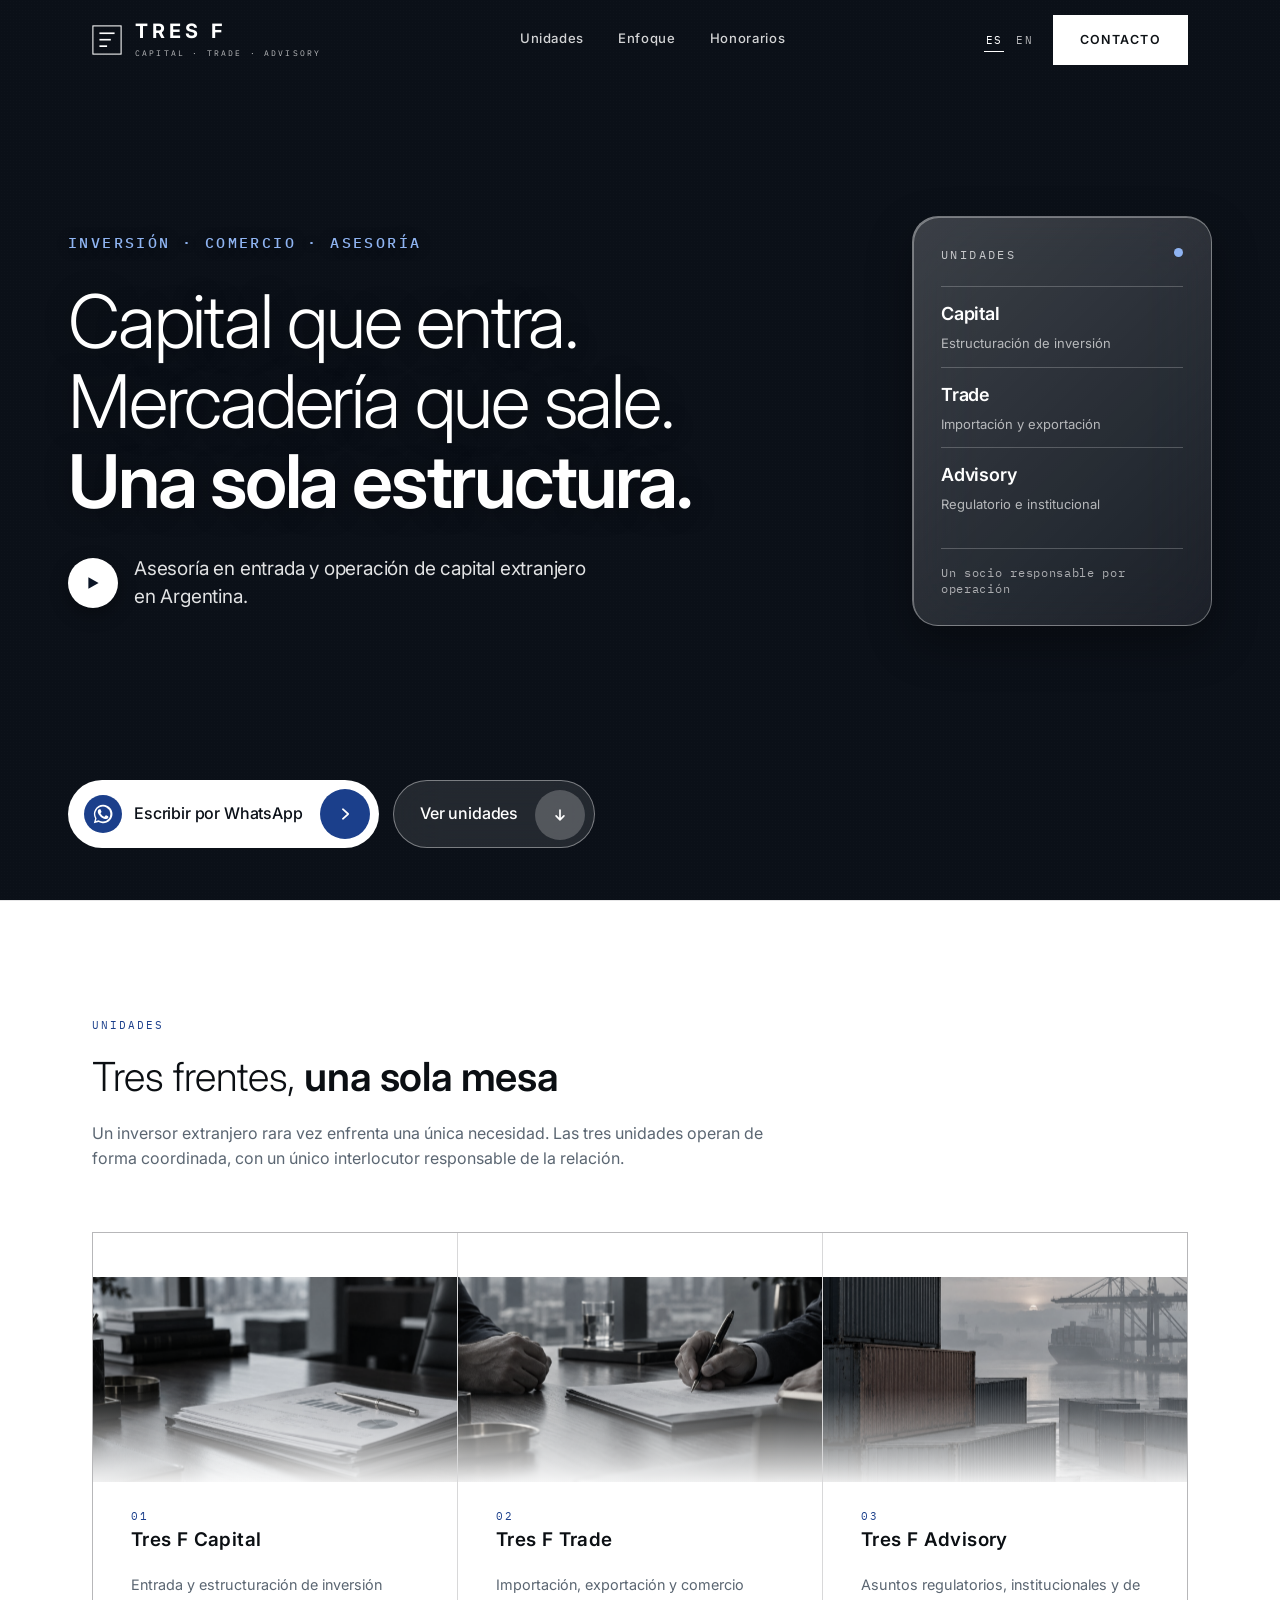
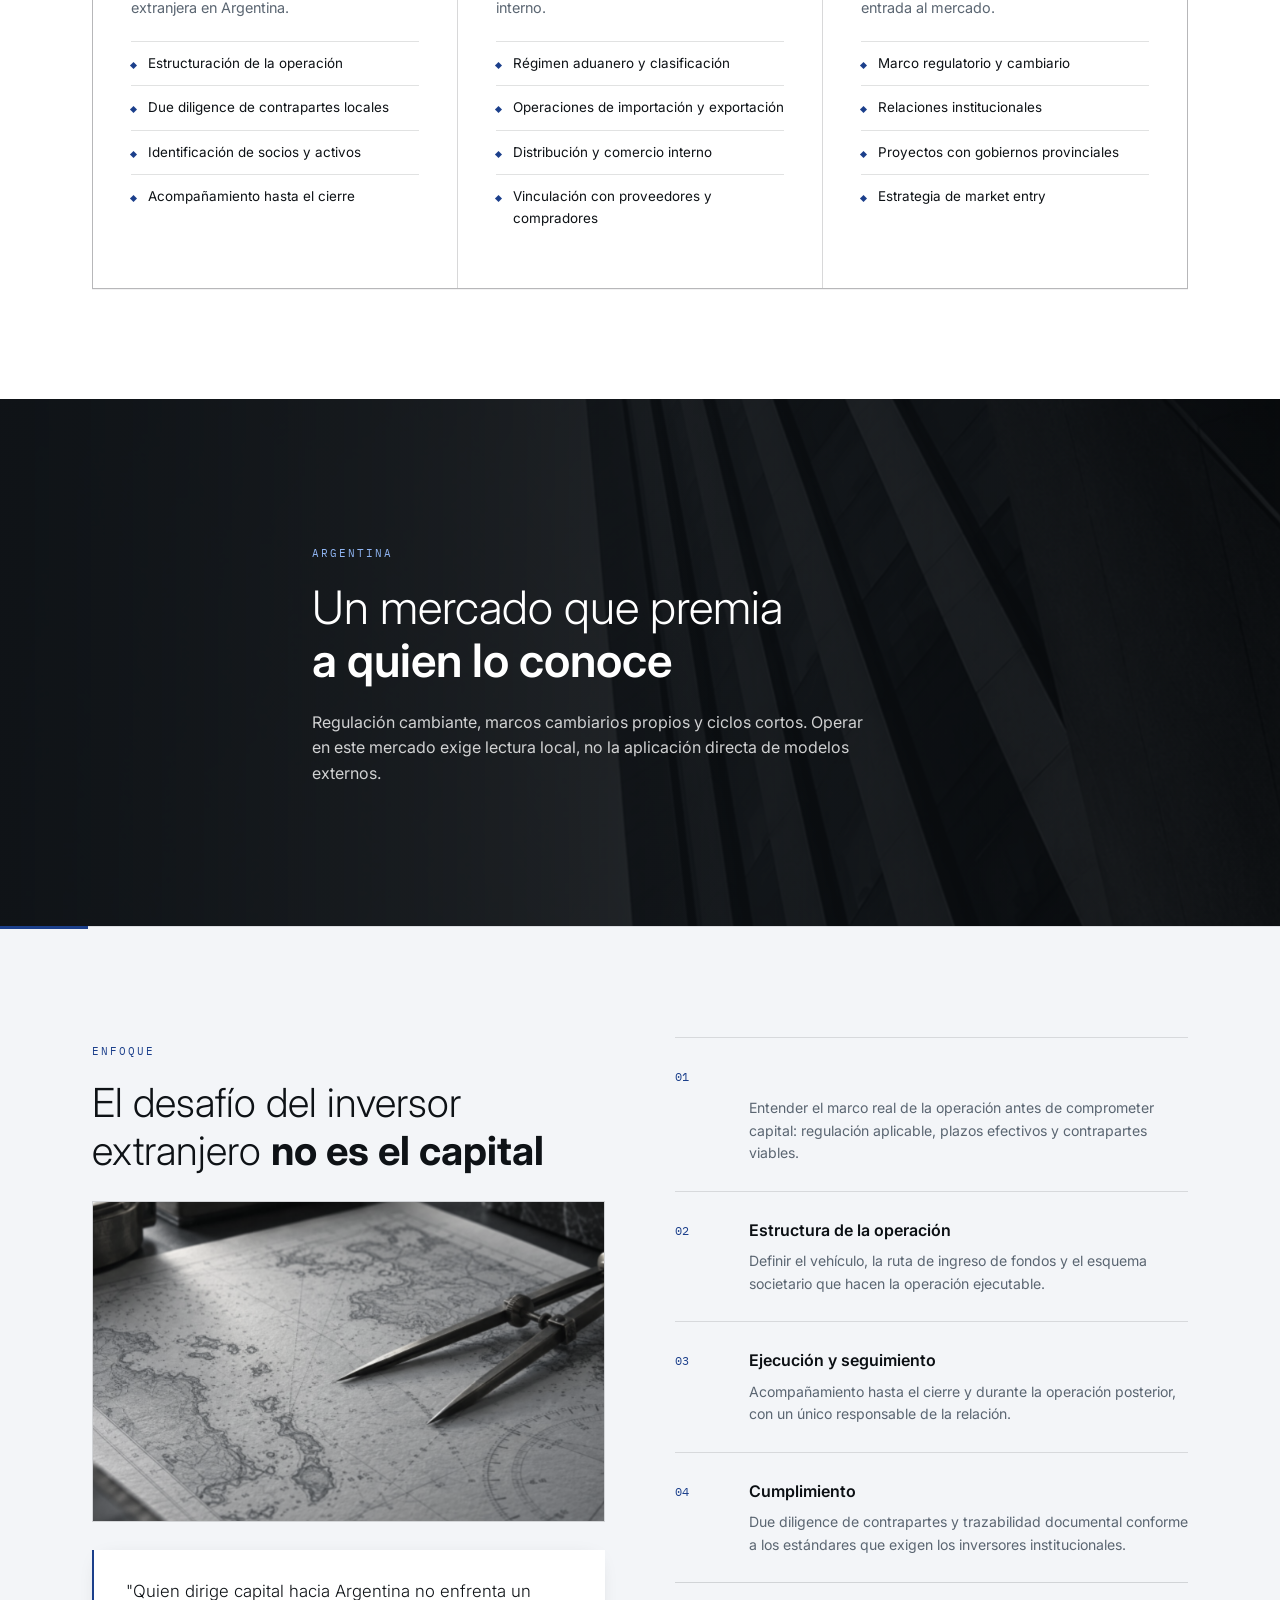
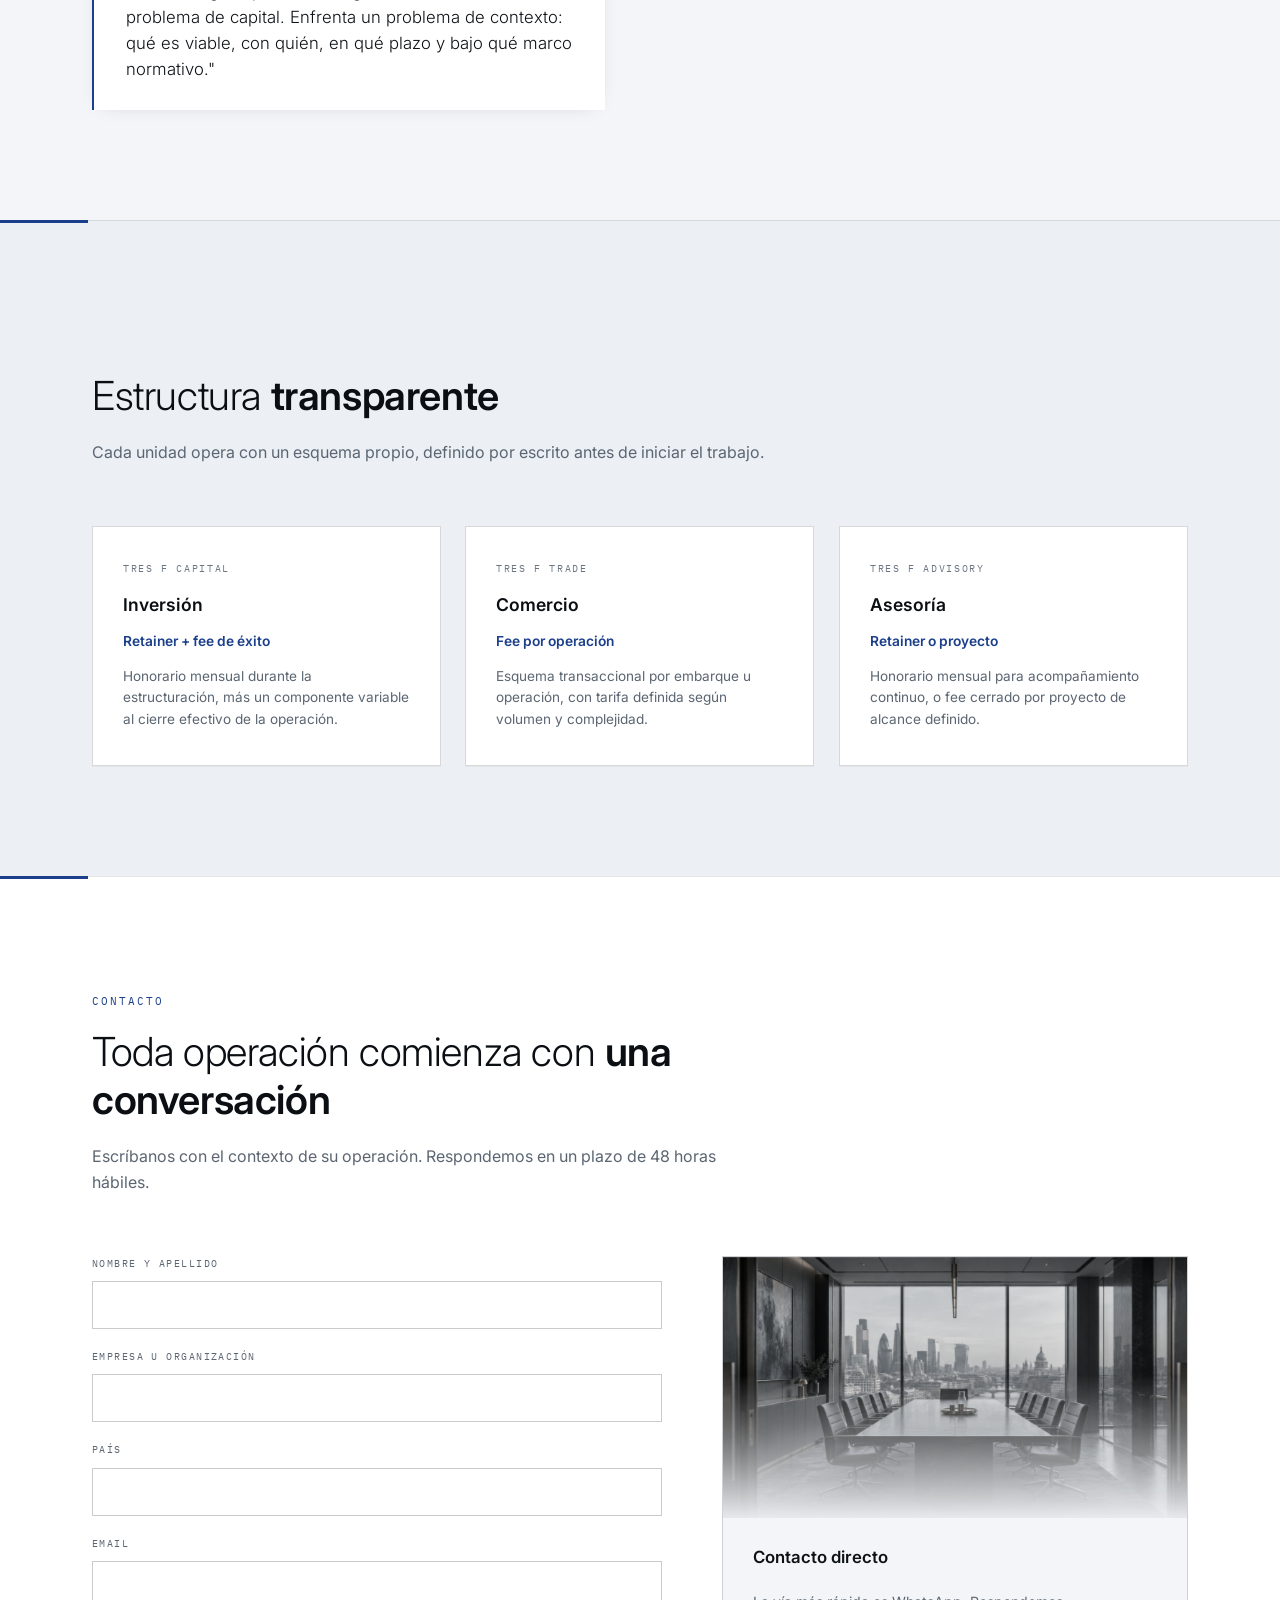
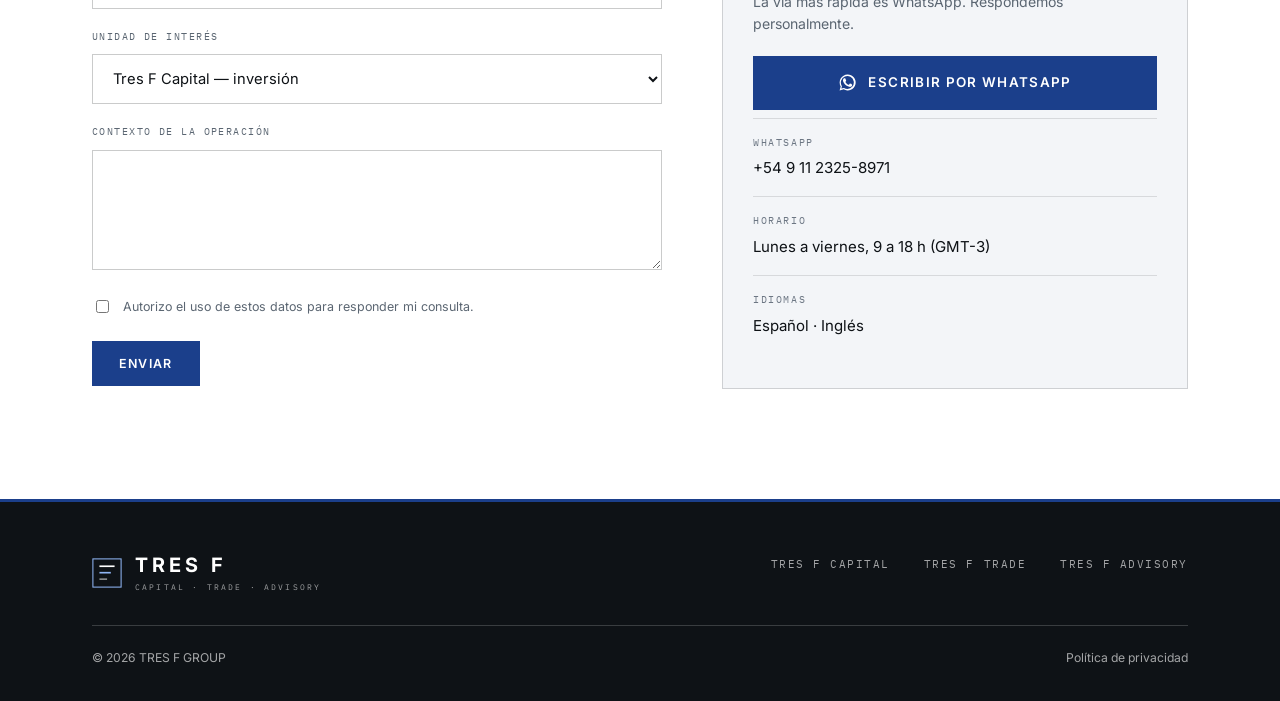
==== index.html @ 7ae62942 "OK°" ====
<!DOCTYPE html>
<html lang="es">
<head>
<meta charset="UTF-8">
<meta name="viewport" content="width=device-width, initial-scale=1.0">
<title>TRES F GROUP — Capital · Trade · Advisory</title>
<meta name="description" content="Asesoría en entrada y operación de capital extranjero en Argentina. Estructuración de inversión, comercio exterior y asuntos regulatorios.">
<link rel="preconnect" href="https://fonts.googleapis.com">
<link rel="preconnect" href="https://fonts.gstatic.com" crossorigin>
<link href="https://fonts.googleapis.com/css2?family=Inter:wght@300;400;500;600;700&family=IBM+Plex+Mono:wght@400;500&display=swap" rel="stylesheet">
<link rel="icon" href="data:image/svg+xml,%3Csvg xmlns='http://www.w3.org/2000/svg' viewBox='0 0 40 40'%3E%3Crect width='40' height='40' fill='%23FFFFFF'/%3E%3Cpath d='M9 11H31' stroke='%230E1216' stroke-width='3'/%3E%3Cpath d='M9 20H25' stroke='%231B3F8B' stroke-width='3'/%3E%3Cpath d='M9 29H19' stroke='%236C7683' stroke-width='3'/%3E%3C/svg%3E">
<link rel="stylesheet" href="assets/css/01-base.css">
  <link rel="stylesheet" href="assets/css/02-nav.css">
  <link rel="stylesheet" href="assets/css/03-hero-legacy.css">
  <link rel="stylesheet" href="assets/css/04-sections.css">
  <link rel="stylesheet" href="assets/css/05-theme.css">
  <link rel="stylesheet" href="assets/css/06-modules.css">
  <link rel="stylesheet" href="assets/css/07-hero.css">
  <link rel="stylesheet" href="assets/css/08-motion.css">
  <script src="assets/js/01-preload.js"></script>
</head>
<body>

<div class="read-bar" id="readBar"></div>

<nav>
  <div class="wrap">
    <a href="#" class="brand">
      <svg viewBox="0 0 40 40" fill="none" xmlns="http://www.w3.org/2000/svg" aria-label="Tres F">
        <rect x="1.2" y="1.2" width="37.6" height="37.6" stroke="#C3CEDA" stroke-width="1.4"/>
        <path d="M11 11H29" stroke="#E9EEF3" stroke-width="2.2" stroke-linecap="square"/>
        <path d="M11 19.6H24" stroke="#C3CEDA" stroke-width="2.2" stroke-linecap="square"/>
        <path d="M11 28.2H19" stroke="#7C8B9B" stroke-width="2.2" stroke-linecap="square"/>
      </svg>
      <span class="brand-txt">
        <span class="brand-name">TRES F</span>
        <span class="brand-desc">CAPITAL · TRADE · ADVISORY</span>
      </span>
    </a>

    <div class="nav-links">
      <a href="#unidades" data-i="n1">Unidades</a>
      <a href="#enfoque" data-i="n2">Enfoque</a>
      <a href="#honorarios" data-i="n4">Honorarios</a>
    </div>

    <div class="nav-right">
      <div class="lang">
        <button class="on" data-l="es">ES</button>
        <button data-l="en">EN</button>
      </div>
      <a href="#contacto" class="btn btn-solid" data-i="nav_cta">Contacto</a>
      <button class="burger" id="burger" aria-label="Menú"><i></i><i></i><i></i></button>
    </div>

    <div class="mobile-menu" id="mmenu">
      <a href="#unidades" data-i="n1">Unidades</a>
      <a href="#enfoque" data-i="n2">Enfoque</a>
      <a href="#honorarios" data-i="n4">Honorarios</a>
      <a href="#contacto" data-i="nav_cta">Contacto</a>
    </div>
  </div>
</nav>

<header class="hero" id="top">
  <div class="hero-media">
    <video id="heroVid" autoplay muted loop playsinline preload="auto" src="assets/video/hero.mp4"></video>
    <div class="hero-grain"></div>
  </div>

  <div class="stage">
    <div class="st-copy">
      <p class="eyebrow" data-i="h_eye">Inversión · Comercio · Asesoría</p>
      <h1>
        <span class="ln" data-i="h1a">Capital que entra.</span>
        <span class="ln" data-i="h1b">Mercadería que sale.</span>
        <span class="ln em" data-i="h1c">Una sola estructura.</span>
      </h1>
      <div class="tagrow">
        <span class="play" aria-hidden="true">
          <svg viewBox="0 0 13 14"><path d="M1.4 1.3 11.6 7 1.4 12.7z" fill="#0b1526"/></svg>
        </span>
        <span class="tag" data-i="h_tag">Asesoría en entrada y operación de capital extranjero en Argentina.</span>
      </div>
    </div>

    <aside class="panel" aria-label="Unidades">
      <span class="p-title" data-i="p_title">Unidades</span>
      <span class="p-dot" aria-hidden="true"></span>

      <ul class="p-units">
        <li><b data-i="pu1">Capital</b><span data-i="pu1d">Estructuración de inversión</span></li>
        <li><b data-i="pu2">Trade</b><span data-i="pu2d">Importación y exportación</span></li>
        <li><b data-i="pu3">Advisory</b><span data-i="pu3d">Regulatorio e institucional</span></li>
      </ul>

      <span class="p-foot" data-i="p_foot">Un socio responsable por operación</span>
    </aside>

    <div class="st-foot">
      <a class="pill wa" id="waHero" href="#" target="_blank" rel="noopener">
        <span class="pill-ico" aria-hidden="true">
          <svg viewBox="0 0 24 24"><path d="M17.5 14.4c-.3-.2-1.7-.9-2-1-.3-.1-.5-.1-.7.2-.2.3-.7 1-.9 1.2-.2.2-.3.2-.6.1-.3-.2-1.2-.5-2.3-1.4-.9-.8-1.4-1.7-1.6-2-.2-.3 0-.5.1-.6l.5-.5c.1-.2.2-.3.3-.5 0-.2 0-.4 0-.5 0-.2-.7-1.6-.9-2.2-.2-.6-.5-.5-.7-.5h-.6c-.2 0-.5.1-.8.4-.3.3-1 1-1 2.4s1 2.8 1.2 3c.2.2 2 3.1 4.9 4.3.7.3 1.2.5 1.6.6.7.2 1.3.2 1.8.1.6-.1 1.7-.7 1.9-1.3.2-.7.2-1.2.2-1.3-.1-.2-.3-.3-.5-.4z"/><path d="M12 2a10 10 0 0 0-8.6 15L2 22l5.2-1.4A10 10 0 1 0 12 2zm0 18.2c-1.6 0-3.1-.4-4.4-1.2l-.3-.2-3.1.8.8-3-.2-.3a8.2 8.2 0 1 1 7.2 3.9z"/></svg>
        </span>
        <b data-i="h_wa">Escribir por WhatsApp</b>
        <span class="knob" aria-hidden="true">
          <svg viewBox="0 0 18 18"><path d="m6.6 3.6 6 5.4-6 5.4" stroke="#fff" stroke-width="1.9" stroke-linecap="round" stroke-linejoin="round" fill="none"/></svg>
        </span>
      </a>

      <a class="pill ghost" href="#unidades">
        <b data-i="h_cta2">Ver unidades</b>
        <span class="knob dark" aria-hidden="true">
          <svg viewBox="0 0 18 18"><path d="M9 3.6v10.8M4.6 10l4.4 4.4L13.4 10" stroke="#fff" stroke-width="1.9" stroke-linecap="round" stroke-linejoin="round" fill="none"/></svg>
        </span>
      </a>
    </div>
  </div>
</header>

<section id="unidades">
  <div class="wrap">
    <div class="sec-head reveal">
      <span class="mono" data-i="u_eye">Unidades</span>
      <h2 data-i="u_title">Tres frentes, <strong>una sola mesa</strong></h2>
      <p data-i="u_lead">Un inversor extranjero rara vez enfrenta una única necesidad. Las tres unidades operan de forma coordinada, con un único interlocutor responsable de la relación.</p>
    </div>

    <div class="units">
      <div class="unit reveal">
        <div class="unit-photo"><img src="assets/img/unit-capital.jpg" alt=""></div>
        <div class="sub">01</div>
        <h3>Tres F Capital</h3>
        <p data-i="u1p">Entrada y estructuración de inversión extranjera en Argentina.</p>
        <ul>
          <li data-i="u1a">Estructuración de la operación</li>
          <li data-i="u1b">Due diligence de contrapartes locales</li>
          <li data-i="u1c">Identificación de socios y activos</li>
          <li data-i="u1d">Acompañamiento hasta el cierre</li>
        </ul>
      </div>

      <div class="unit reveal">
        <div class="unit-photo"><img src="assets/img/unit-trade.jpg" alt=""></div>
        <div class="sub">02</div>
        <h3>Tres F Trade</h3>
        <p data-i="u2p">Importación, exportación y comercio interno.</p>
        <ul>
          <li data-i="u2a">Régimen aduanero y clasificación</li>
          <li data-i="u2b">Operaciones de importación y exportación</li>
          <li data-i="u2c">Distribución y comercio interno</li>
          <li data-i="u2d">Vinculación con proveedores y compradores</li>
        </ul>
      </div>

      <div class="unit reveal">
        <div class="unit-photo"><img src="assets/img/unit-advisory.jpg" alt=""></div>
        <div class="sub">03</div>
        <h3>Tres F Advisory</h3>
        <p data-i="u3p">Asuntos regulatorios, institucionales y de entrada al mercado.</p>
        <ul>
          <li data-i="u3a">Marco regulatorio y cambiario</li>
          <li data-i="u3b">Relaciones institucionales</li>
          <li data-i="u3c">Proyectos con gobiernos provinciales</li>
          <li data-i="u3d">Estrategia de market entry</li>
        </ul>
      </div>
    </div>
  </div>
</section>


<section class="band">
  <div class="band-bg"><img src="assets/img/band-market.jpg" alt=""></div>
  <div class="wrap band-inner">
    <span class="mono" data-i="b_eye">Argentina</span>
    <h2 data-i="b_title">Un mercado que premia<br><strong>a quien lo conoce</strong></h2>
    <p data-i="b_lead">Regulación cambiante, marcos cambiarios propios y ciclos cortos. Operar en este mercado exige lectura local, no la aplicación directa de modelos externos.</p>
  </div>
</section>



<section class="focus" id="enfoque">
  <div class="wrap">
    <div class="focus-grid">
      <div class="reveal">
        <span class="mono" data-i="f_eye">Enfoque</span>
        <h2 style="font-size:clamp(1.7rem,3.2vw,2.5rem);font-weight:300;line-height:1.2;margin:16px 0 26px;" data-i="f_title">El desafío del inversor extranjero <strong>no es el capital</strong></h2>
        <div class="focus-photo"><img src="assets/img/focus-chart.jpg" alt=""></div>
        <div class="quote-card">
          <p data-i="f_quote">"Quien dirige capital hacia Argentina no enfrenta un problema de capital. Enfrenta un problema de contexto: qué es viable, con quién, en qué plazo y bajo qué marco normativo."</p>
        </div>
      </div>

      <div class="focus-list">
        <div class="focus-item reveal">
          <div class="n">01</div>
          <div><h4 data-i="f1t">Lectura del terreno</h4><p data-i="f1p">Entender el marco real de la operación antes de comprometer capital: regulación aplicable, plazos efectivos y contrapartes viables.</p></div>
        </div>
        <div class="focus-item reveal">
          <div class="n">02</div>
          <div><h4 data-i="f2t">Estructura de la operación</h4><p data-i="f2p">Definir el vehículo, la ruta de ingreso de fondos y el esquema societario que hacen la operación ejecutable.</p></div>
        </div>
        <div class="focus-item reveal">
          <div class="n">03</div>
          <div><h4 data-i="f3t">Ejecución y seguimiento</h4><p data-i="f3p">Acompañamiento hasta el cierre y durante la operación posterior, con un único responsable de la relación.</p></div>
        </div>
        <div class="focus-item reveal">
          <div class="n">04</div>
          <div><h4 data-i="f4t">Cumplimiento</h4><p data-i="f4p">Due diligence de contrapartes y trazabilidad documental conforme a los estándares que exigen los inversores institucionales.</p></div>
        </div>
      </div>
    </div>
  </div>
</section>

<section class="focus" id="honorarios">
  <div class="wrap">
    <div class="sec-head reveal">
      <span class="mono" data-i="fe_eye">Honorarios</span>
      <h2 data-i="fe_title">Estructura <strong>transparente</strong></h2>
      <p data-i="fe_lead">Cada unidad opera con un esquema propio, definido por escrito antes de iniciar el trabajo.</p>
    </div>

    <div class="fees">
      <div class="fee reveal">
        <div class="who">Tres F Capital</div>
        <h4 data-i="fe1t">Inversión</h4>
        <p class="how" data-i="fe1h">Retainer + fee de éxito</p>
        <p data-i="fe1p">Honorario mensual durante la estructuración, más un componente variable al cierre efectivo de la operación.</p>
      </div>
      <div class="fee reveal">
        <div class="who">Tres F Trade</div>
        <h4 data-i="fe2t">Comercio</h4>
        <p class="how" data-i="fe2h">Fee por operación</p>
        <p data-i="fe2p">Esquema transaccional por embarque u operación, con tarifa definida según volumen y complejidad.</p>
      </div>
      <div class="fee reveal">
        <div class="who">Tres F Advisory</div>
        <h4 data-i="fe3t">Asesoría</h4>
        <p class="how" data-i="fe3h">Retainer o proyecto</p>
        <p data-i="fe3p">Honorario mensual para acompañamiento continuo, o fee cerrado por proyecto de alcance definido.</p>
      </div>
    </div>
  </div>
</section>



<section id="contacto">
  <div class="wrap">
    <div class="sec-head reveal">
      <span class="mono" data-i="c_eye">Contacto</span>
      <h2 data-i="c_title">Toda operación comienza con <strong>una conversación</strong></h2>
      <p data-i="c_lead">Escríbanos con el contexto de su operación. Respondemos en un plazo de 48 horas hábiles.</p>
    </div>

    <div class="contact-grid">
      <form id="form" class="reveal" novalidate>
        <div class="field"><label data-i="cf1">Nombre y apellido</label><input type="text" required></div>
        <div class="field"><label data-i="cf2">Empresa u organización</label><input type="text" required></div>
        <div class="field"><label data-i="cf3">País</label><input type="text"></div>
        <div class="field"><label data-i="cf4">Email</label><input type="email" required></div>
        <div class="field">
          <label data-i="cf5">Unidad de interés</label>
          <select>
            <option data-i="cf5a">Tres F Capital — inversión</option>
            <option data-i="cf5b">Tres F Trade — comercio exterior</option>
            <option data-i="cf5c">Tres F Advisory — asesoría</option>
            <option data-i="cf5d">Aún no lo tengo definido</option>
          </select>
        </div>
        <div class="field"><label data-i="cf6">Contexto de la operación</label><textarea></textarea></div>
        <div class="consent">
          <input type="checkbox" id="ck" required>
          <label for="ck" style="font-family:inherit;font-size:0.78rem;letter-spacing:0;text-transform:none;color:var(--muted);margin:0;" data-i="cf7">Autorizo el uso de estos datos para responder mi consulta.</label>
        </div>
        <button type="submit" class="btn btn-solid" data-i="cf8">Enviar</button>
        <div class="form-ok" id="ok" data-i="cf9">Recibido. Respondemos dentro de las 48 horas hábiles.</div>
      </form>

      <div class="card-info reveal">
        <div class="info-photo"><img src="assets/img/contact-boardroom.jpg" alt=""></div>
        <h3 data-i="ci_t">Contacto directo</h3>
        <p class="ci-lead" data-i="ci_lead">La vía más rápida es WhatsApp. Respondemos personalmente.</p>

        <a class="wa-big" id="waDirect" href="#" target="_blank" rel="noopener">
          <svg viewBox="0 0 24 24" aria-hidden="true"><path d="M17.5 14.4c-.3-.2-1.7-.9-2-1-.3-.1-.5-.1-.7.2-.2.3-.7 1-.9 1.2-.2.2-.3.2-.6.1-.3-.2-1.2-.5-2.3-1.4-.9-.8-1.4-1.7-1.6-2-.2-.3 0-.5.1-.6l.5-.5c.1-.2.2-.3.3-.5 0-.2 0-.4 0-.5 0-.2-.7-1.6-.9-2.2-.2-.6-.5-.5-.7-.5h-.6c-.2 0-.5.1-.8.4-.3.3-1 1-1 2.4s1 2.8 1.2 3c.2.2 2 3.1 4.9 4.3.7.3 1.2.5 1.6.6.7.2 1.3.2 1.8.1.6-.1 1.7-.7 1.9-1.3.2-.7.2-1.2.2-1.3-.1-.2-.3-.3-.5-.4z"/><path d="M12 2a10 10 0 0 0-8.6 15L2 22l5.2-1.4A10 10 0 1 0 12 2zm0 18.2c-1.6 0-3.1-.4-4.4-1.2l-.3-.2-3.1.8.8-3-.2-.3a8.2 8.2 0 1 1 7.2 3.9z"/></svg>
          <span data-i="ci_wa">Escribir por WhatsApp</span>
        </a>

        <div class="info-row"><div class="k">WhatsApp</div><div class="v"><a id="waPlain" href="#" target="_blank" rel="noopener">+54 9 11 2325-8971</a></div></div>
        <div class="info-row"><div class="k" data-i="ci_k4">Horario</div><div class="v" data-i="ci_hrs">Lunes a viernes, 9 a 18 h (GMT-3)</div></div>
        <div class="info-row"><div class="k" data-i="ci_k5">Idiomas</div><div class="v" data-i="ci_v5">Español · Inglés</div></div>
      </div>
    </div>
  </div>
</section>

<footer>
  <div class="wrap">
    <div class="foot-top">
      <a href="#" class="brand">
        <svg viewBox="0 0 40 40" fill="none"><rect x="1.2" y="1.2" width="37.6" height="37.6" stroke="#C3CEDA" stroke-width="1.4"/><path d="M11 11H29" stroke="#E9EEF3" stroke-width="2.2" stroke-linecap="square"/><path d="M11 19.6H24" stroke="#C3CEDA" stroke-width="2.2" stroke-linecap="square"/><path d="M11 28.2H19" stroke="#7C8B9B" stroke-width="2.2" stroke-linecap="square"/></svg>
        <span class="brand-txt"><span class="brand-name">TRES F</span><span class="brand-desc">CAPITAL · TRADE · ADVISORY</span></span>
      </a>
      <div class="foot-units">
        <span>Tres F Capital</span><span>Tres F Trade</span><span>Tres F Advisory</span>
      </div>
    </div>
    <div class="foot-bot">
      <p>© 2026 TRES F GROUP</p>
      <a href="#" data-i="ft_p">Política de privacidad</a>
    </div>
  </div>
</footer>

<script src="assets/js/02-ui.js"></script>
<script src="assets/js/03-whatsapp.js"></script>
<script src="assets/js/04-hero-intro.js"></script>
<script src="assets/js/05-motion.js"></script>

<a class="wa-float" id="waFloat" href="#" target="_blank" rel="noopener" aria-label="WhatsApp">
  <svg viewBox="0 0 24 24"><path d="M17.5 14.4c-.3-.2-1.7-.9-2-1-.3-.1-.5-.1-.7.2-.2.3-.7 1-.9 1.2-.2.2-.3.2-.6.1-.3-.2-1.2-.5-2.3-1.4-.9-.8-1.4-1.7-1.6-2-.2-.3 0-.5.1-.6l.5-.5c.1-.2.2-.3.3-.5 0-.2 0-.4 0-.5 0-.2-.7-1.6-.9-2.2-.2-.6-.5-.5-.7-.5h-.6c-.2 0-.5.1-.8.4-.3.3-1 1-1 2.4s1 2.8 1.2 3c.2.2 2 3.1 4.9 4.3.7.3 1.2.5 1.6.6.7.2 1.3.2 1.8.1.6-.1 1.7-.7 1.9-1.3.2-.7.2-1.2.2-1.3-.1-.2-.3-.3-.5-.4z"/><path d="M12 2a10 10 0 0 0-8.6 15L2 22l5.2-1.4A10 10 0 1 0 12 2zm0 18.2c-1.6 0-3.1-.4-4.4-1.2l-.3-.2-3.1.8.8-3-.2-.3a8.2 8.2 0 1 1 7.2 3.9z"/></svg>
</a>

</body>
</html>
---- assets/css/01-base.css ----
:root{
    --navy: #101922;
    --navy-soft: #16212D;
    --navy-deep: #0B121A;
    --line: rgba(233,238,243,0.14);
    --text: #E9EEF3;
    --muted: #94A2B0;
    --brass: #C3CEDA;
    --brass-hi: #E9EEF3;
    --steel: #7C8B9B;
  }
  *{ box-sizing:border-box; }
  html{ scroll-behavior:smooth; }
  body{
    margin:0; background:var(--navy); color:var(--text);
    font-family:'Inter',sans-serif; line-height:1.6;
    -webkit-font-smoothing:antialiased;
  }
  a{ color:inherit; text-decoration:none; }
  .wrap{ max-width:1160px; margin:0 auto; padding:0 32px; }
  .mono{
    font-family:'IBM Plex Mono',monospace; font-size:0.7rem;
    letter-spacing:0.18em; text-transform:uppercase; color:var(--brass);
  }
---- assets/css/02-nav.css ----
/* ---------- NAV ---------- */
  nav{
    position:fixed; top:0; left:0; right:0; z-index:60;
    background:transparent; border-bottom:1px solid transparent;
    transition:background .35s ease, border-color .35s ease, height .3s ease;
  }
  nav.solid{
    background:rgba(16,25,34,0.92); backdrop-filter:blur(12px);
    border-bottom-color:var(--line);
  }
  nav .wrap{ display:flex; align-items:center; justify-content:space-between; height:80px; }
  .brand{ display:flex; align-items:center; gap:13px; }
  .brand svg{ width:30px; height:30px; display:block; }
  .brand-txt{ display:flex; flex-direction:column; line-height:1; }
  .brand-name{ font-size:1.24rem; font-weight:700; letter-spacing:0.2em; }
  .brand-desc{
    font-family:'IBM Plex Mono',monospace; font-size:0.52rem;
    letter-spacing:0.26em; color:var(--muted); margin-top:7px;
  }
  .nav-links{ display:flex; gap:34px; }
  .nav-links a{
    font-size:0.82rem; font-weight:500; letter-spacing:0.05em;
    color:var(--muted); position:relative; padding-bottom:4px;
  }
  .nav-links a::after{
    content:""; position:absolute; left:0; bottom:0; height:1px; width:0;
    background:var(--brass); transition:width .3s ease;
  }
  .nav-links a:hover{ color:var(--text); }
  .nav-links a:hover::after{ width:100%; }
  .nav-right{ display:flex; align-items:center; gap:18px; }
  .lang{ display:flex; gap:10px; }
  .lang button{
    background:none; border:none; cursor:pointer; padding:4px 2px;
    font-family:'IBM Plex Mono',monospace; font-size:0.66rem;
    letter-spacing:0.12em; color:var(--muted); transition:color .2s;
  }
  .lang button:hover{ color:var(--text); }
  .lang button.on{ color:var(--brass); border-bottom:1px solid var(--brass); }

  .btn{
    display:inline-flex; align-items:center; gap:10px;
    font-family:'Inter',sans-serif; font-size:0.78rem; font-weight:600;
    letter-spacing:0.1em; text-transform:uppercase;
    padding:14px 26px; border:1px solid var(--brass); color:var(--brass);
    background:transparent; cursor:pointer; transition:all .25s ease;
  }
  .btn:hover{ background:var(--text); color:var(--navy-deep); border-color:var(--text); }
  .btn-solid{ background:var(--text); color:var(--navy-deep); border-color:var(--text); }
  .btn-solid:hover{ background:#fff; border-color:#fff; }

  .burger{ display:none; flex-direction:column; gap:5px; background:none; border:none; cursor:pointer; }
  .burger i{ width:22px; height:1.5px; background:var(--text); display:block; }
  .mobile-menu{ display:none; flex-direction:column; gap:20px; padding:26px 0 8px; border-top:1px solid var(--line); }
  .mobile-menu.open{ display:flex; }
  .mobile-menu a{ font-size:0.95rem; font-weight:500; }
---- assets/css/03-hero-legacy.css ----
/* ---------- HERO ---------- */
  .hero{
    position:relative; min-height:100svh;
    display:flex; flex-direction:column; justify-content:flex-end;
    overflow:hidden; padding-top:90px;
  }
  .hero-media{ position:absolute; inset:0; z-index:0; }
  .hero-media video{
    width:100%; height:100%; object-fit:cover; display:block;
    filter:saturate(.12) contrast(1.22) brightness(.42);
    transform:scale(1.06);
    animation:drift 30s ease-in-out infinite alternate;
  }
  .hero-grain{
    position:absolute; inset:0; z-index:1; opacity:.5; pointer-events:none;
    background-image:radial-gradient(rgba(233,238,243,.055) 1px, transparent 1px);
    background-size:3px 3px;
  }
  @keyframes drift{ from{ transform:scale(1.03) translate(0,0);} to{ transform:scale(1.1) translate(-1.2%,-.8%);} }
  @media (prefers-reduced-motion: reduce){
    .hero-media video{ animation:none; }
  }
  .hero-media::after{
    content:""; position:absolute; inset:0; z-index:2;
    background:
      linear-gradient(90deg, rgba(16,25,34,.97) 0%, rgba(16,25,34,.88) 40%, rgba(16,25,34,.55) 75%, rgba(16,25,34,.45) 100%),
      radial-gradient(ellipse at 72% 45%, rgba(16,25,34,0) 0%, rgba(16,25,34,.55) 70%),
      linear-gradient(180deg, rgba(16,25,34,.8) 0%, rgba(16,25,34,.12) 30%, rgba(16,25,34,.6) 74%, rgba(16,25,34,.98) 100%);
  }

  @keyframes rise{ to{ opacity:1; transform:none; } }

  .hero h1{
    font-size:clamp(2.2rem,5vw,4.15rem);
    font-weight:300; line-height:1.1; letter-spacing:-0.02em;
    margin:24px 0 28px; max-width:15ch; text-wrap:balance;
  }
  .hero h1 strong{ font-weight:600; }
  .hero h1 em{ font-style:normal; color:#fff; }
  .hero p{ color:var(--muted); font-size:clamp(.95rem,1.4vw,1.08rem); max-width:560px; margin:0 0 38px; }

  @keyframes sh{ 0%,100%{ opacity:0; transform:translateY(0);} 35%{ opacity:1;} 70%{ opacity:0; transform:translateY(9px);} }

  .read-bar{
    position:fixed; top:0; left:0; height:2px; width:0;
    background:var(--text); z-index:70; transition:width .1s linear;
  }
---- assets/css/04-sections.css ----
/* ---------- SECCIONES ---------- */
  section{ padding:110px 0; }
  .sec-head{ max-width:680px; margin-bottom:60px; }
  .sec-head h2{
    font-size:clamp(1.7rem,3.2vw,2.5rem); font-weight:300;
    line-height:1.2; margin:16px 0 0; letter-spacing:-0.01em;
  }
  .sec-head h2 strong{ font-weight:600; }
  .sec-head p{ color:var(--muted); margin-top:20px; font-size:1rem; }

  /* unidades */
  .units{ display:grid; grid-template-columns:repeat(3,1fr); gap:1px; background:var(--line); border:1px solid var(--line); }
  .unit{ background:var(--navy); padding:44px 38px 48px; transition:background .35s ease, transform .35s ease; }
  .unit:hover{ transform:translateY(-6px); }
  .unit:hover{ background:var(--navy-soft); }
  .unit-mark{ width:26px; height:26px; margin-bottom:26px; }
  .unit-photo{ margin:0 -38px 26px; aspect-ratio:16/9; overflow:hidden; position:relative; }
  .unit-photo img{
    width:100%; height:100%; object-fit:cover; display:block;
    filter:saturate(.2) contrast(1.06) brightness(.70); transition:transform .7s ease, filter .7s ease;
  }
  .unit:hover .unit-photo img{ filter:saturate(.6) contrast(1.05) brightness(1.04) !important; }
  .unit-photo::after{ content:""; position:absolute; inset:0; background:linear-gradient(180deg, rgba(16,25,34,0) 40%, var(--navy) 100%); }
  .unit h3{ font-size:1.18rem; font-weight:600; letter-spacing:0.02em; margin:0 0 6px; }
  .unit .sub{ font-family:'IBM Plex Mono',monospace; font-size:0.66rem; letter-spacing:0.16em; color:var(--brass); text-transform:uppercase; }
  .unit p{ color:var(--muted); font-size:0.9rem; margin:18px 0 22px; }
  .unit ul{ list-style:none; padding:0; margin:0; }
  .unit li{
    font-size:0.84rem; padding:11px 0; border-top:1px solid var(--line);
    display:flex; gap:12px; align-items:baseline; color:var(--text);
  }
  .unit li::before{ content:""; width:5px; height:5px; background:var(--steel); flex:0 0 5px; transform:rotate(45deg); }

  /* enfoque */
  .focus{ background:var(--navy-deep); }
  .focus-grid{ display:grid; grid-template-columns:1fr 1fr; gap:70px; align-items:start; }
  .focus-list{ display:flex; flex-direction:column; }
  .focus-item{ padding:26px 0; border-top:1px solid var(--line); display:grid; grid-template-columns:52px 1fr; gap:22px; }
  .focus-list .focus-item:last-child{ border-bottom:1px solid var(--line); }
  .focus-item .n{ font-family:'IBM Plex Mono',monospace; font-size:0.78rem; color:var(--brass); padding-top:3px; }
  .focus-item h4{ font-size:1rem; font-weight:600; margin:0 0 7px; }
  .focus-item p{ color:var(--muted); font-size:0.88rem; margin:0; }

  .quote-card{ border-left:2px solid var(--muted); padding:28px 32px; background:rgba(233,238,243,0.045); }
  .quote-card p{ font-size:1.05rem; font-weight:300; line-height:1.55; margin:0; }

  /* honorarios */
  .fees{ display:grid; grid-template-columns:repeat(3,1fr); gap:24px; }
  .fee{ border:1px solid var(--line); padding:34px 30px; }
  .fee .who{ font-family:'IBM Plex Mono',monospace; font-size:0.64rem; letter-spacing:0.16em; text-transform:uppercase; color:var(--steel); }
  .fee h4{ font-size:1.1rem; font-weight:600; margin:14px 0 10px; }
  .fee .how{ color:var(--brass); font-size:0.86rem; font-weight:600; margin:0 0 14px; }
  .fee p{ color:var(--muted); font-size:0.85rem; margin:0; }

  /* contacto */
  .contact-grid{ display:grid; grid-template-columns:1.1fr 0.9fr; gap:60px; align-items:start; }
  .field{ margin-bottom:20px; }
  .field label{
    display:block; font-family:'IBM Plex Mono',monospace; font-size:0.64rem;
    letter-spacing:0.14em; text-transform:uppercase; color:var(--muted); margin-bottom:9px;
  }
  .field input, .field select, .field textarea{
    width:100%; background:rgba(233,238,243,0.04); border:1px solid var(--line);
    color:var(--text); font-family:'Inter',sans-serif; font-size:0.92rem;
    padding:14px 16px; outline:none; transition:border-color .2s;
  }
  .field input:focus, .field select:focus, .field textarea:focus{ border-color:var(--brass); }
  .field textarea{ min-height:120px; resize:vertical; }
  .field select option{ background:var(--navy); }
  .consent{ display:flex; gap:11px; align-items:flex-start; font-size:0.78rem; color:var(--muted); margin:4px 0 24px; }
  .consent input{ margin-top:3px; accent-color:var(--brass); }
  .form-ok{ display:none; margin-top:16px; font-size:0.86rem; color:var(--steel); }

  .card-info{ border:1px solid var(--line); padding:34px 30px; }
  .card-info h3{ font-size:1.05rem; font-weight:600; margin:0 0 20px; }
  .info-row{ padding:16px 0; border-top:1px solid var(--line); }
  .info-row .k{ font-family:'IBM Plex Mono',monospace; font-size:0.62rem; letter-spacing:0.16em; text-transform:uppercase; color:var(--steel); margin-bottom:6px; }
  .info-row .v{ font-size:0.94rem; }

  /* banda con foto */
  .band{ position:relative; padding:140px 0; overflow:hidden; }
  .band-bg{ position:absolute; inset:0; z-index:0; }
  .band-bg img{ width:100%; height:100%; object-fit:cover; filter:saturate(.15) brightness(.42); }
  .band-bg::after{
    content:""; position:absolute; inset:0;
    background:linear-gradient(90deg, rgba(16,25,34,.96) 0%, rgba(16,25,34,.82) 45%, rgba(16,25,34,.55) 100%);
  }
  .band-inner{ position:relative; z-index:2; max-width:720px; }
  .band-inner h2{ font-size:clamp(1.8rem,3.6vw,2.9rem); font-weight:300; line-height:1.16; margin:16px 0 22px; }
  .band-inner h2 strong{ font-weight:600; }
  .band-inner p{ color:var(--muted); font-size:1rem; max-width:560px; margin:0; }

  /* foto en enfoque */
  .focus-photo{ margin-bottom:28px; aspect-ratio:16/10; overflow:hidden; border:1px solid var(--line); }
  .focus-photo img{ width:100%; height:100%; object-fit:cover; display:block; filter:saturate(.18) brightness(.80); }

  /* foto en tarjeta de contacto */
  .info-photo{ margin:-34px -30px 26px; aspect-ratio:16/9; overflow:hidden; position:relative; }
  .info-photo img{ width:100%; height:100%; object-fit:cover; display:block; filter:saturate(.18) brightness(.68); }
  .info-photo::after{ content:""; position:absolute; inset:0; background:linear-gradient(180deg, rgba(16,25,34,0) 45%, var(--navy) 100%); }

  /* footer */
  footer{ border-top:1px solid var(--line); padding:54px 0 34px; }
  .foot-top{ display:flex; justify-content:space-between; flex-wrap:wrap; gap:28px; margin-bottom:34px; }
  .foot-units{ display:flex; gap:34px; flex-wrap:wrap; }
  .foot-units span{ font-family:'IBM Plex Mono',monospace; font-size:0.68rem; letter-spacing:0.14em; text-transform:uppercase; color:var(--muted); }
  .foot-bot{ display:flex; justify-content:space-between; flex-wrap:wrap; gap:14px; padding-top:22px; border-top:1px solid var(--line); }
  .foot-bot p, .foot-bot a{ font-size:0.76rem; color:var(--muted); margin:0; }

  .reveal{ opacity:0; transform:translateY(20px); transition:opacity .75s ease, transform .75s ease; }
  .reveal.in{ opacity:1; transform:none; }

  @media (max-width:900px){
    .hero-inner{ grid-template-columns:1fr; gap:44px; }
    .units, .fees{ grid-template-columns:1fr; }
    .focus-grid, .contact-grid{ grid-template-columns:1fr; gap:40px; }
    .nav-links{ display:none; }
    .burger{ display:flex; }
    nav .wrap{ flex-wrap:wrap; }
    section{ padding:76px 0; }
    .band{ padding:90px 0; }
    .hero{ padding-top:96px; }
  @keyframes rise{ to{ opacity:1; transform:none; } }

    .hero h1{ max-width:100%; }
  }
---- assets/css/05-theme.css ----
/* ================= PALETA CLARA — blanco · azul · negro ================= */
:root{
  --navy:#FFFFFF;
  --navy-soft:#F3F5F8;
  --navy-deep:#0E1216;
  --text:#0E1216;
  --muted:#5B6672;
  --brass:#1B3F8B;       /* azul */
  --brass-hi:#122C63;
  --steel:#6C7683;
  --line:rgba(14,18,22,.14);
}
body{ background:#fff; color:#0E1216; }
a{ color:inherit; }

/* NAV */
nav{ background:transparent; border-bottom:1px solid transparent; }
nav .brand-name{ color:#fff; }
nav .brand-desc{ color:rgba(255,255,255,.72); }
nav .nav-links a{ color:rgba(255,255,255,.82); }
nav .nav-links a:hover{ color:#fff; }
nav .nav-links a::after{ background:#fff; }
nav .lang button{ color:rgba(255,255,255,.7); }
nav .lang button:hover{ color:#fff; }
nav .lang button.on{ color:#fff; border-bottom-color:#fff; }
nav a.btn-solid{ background:#fff !important; color:#0E1216 !important; border-color:#fff !important; }
nav a.btn-solid:hover{ background:#1B3F8B !important; color:#fff !important; border-color:#1B3F8B !important; }
nav .burger i{ background:#fff; }
nav .brand svg rect{ stroke:#fff !important; }
nav .brand svg path{ stroke:#fff !important; }

nav.solid{ background:rgba(255,255,255,.96); backdrop-filter:blur(12px); border-bottom-color:var(--line); }
nav.solid .brand-name{ color:#0E1216; }
nav.solid .brand-desc{ color:var(--muted); }
nav.solid .nav-links a{ color:var(--muted); }
nav.solid .nav-links a:hover{ color:#0E1216; }
nav.solid .nav-links a::after{ background:#1B3F8B; }
nav.solid .lang button{ color:var(--muted); }
nav.solid .lang button.on{ color:#1B3F8B; border-bottom-color:#1B3F8B; }
nav.solid a.btn-solid{ background:#1B3F8B !important; color:#fff !important; border-color:#1B3F8B !important; }
nav.solid a.btn-solid:hover{ background:#122C63 !important; border-color:#122C63 !important; }
nav.solid .burger i{ background:#0E1216; }
nav.solid .brand svg rect{ stroke:#1B3F8B !important; }
nav.solid .brand svg path:nth-of-type(1){ stroke:#0E1216 !important; }
nav.solid .brand svg path:nth-of-type(2){ stroke:#1B3F8B !important; }
nav.solid .brand svg path:nth-of-type(3){ stroke:#6C7683 !important; }
.mobile-menu{ border-top-color:rgba(255,255,255,.2); }
.mobile-menu a{ color:#fff; }
nav.solid .mobile-menu{ border-top-color:var(--line); }
nav.solid .mobile-menu a{ color:#0E1216; }

/* HERO — video mucho más visible */
.hero{ background:#0E1216; }
.hero-media video{
  filter:saturate(.55) contrast(1.06) brightness(.92) !important;
}
.hero-grain{ opacity:.28; }
.hero-media::after{
  background:
    linear-gradient(90deg, rgba(14,18,22,.88) 0%, rgba(14,18,22,.58) 38%, rgba(14,18,22,.12) 70%, rgba(14,18,22,0) 100%),
    linear-gradient(180deg, rgba(14,18,22,.55) 0%, rgba(14,18,22,0) 26%, rgba(14,18,22,.30) 70%, rgba(14,18,22,.88) 100%) !important;
}
.hero .mono{ color:#8FB4F2; }
.hero h1{ color:#fff; text-shadow:0 2px 26px rgba(0,0,0,.4); }
.hero h1 em{ color:#8FB4F2; }
.hero p{ color:rgba(255,255,255,.86); text-shadow:0 1px 14px rgba(0,0,0,.4); }
.hero a.btn-solid, .hero .btn.btn-solid{
  background:#fff !important; color:#0E1216 !important; border-color:#fff !important;
  box-shadow:0 10px 30px -12px rgba(0,0,0,.55);
}
.hero a.btn-solid .tail, .hero .btn.btn-solid .tail{ background:#0E1216 !important; }
.hero a.btn-solid:hover, .hero .btn.btn-solid:hover{
  background:#1B3F8B !important; color:#fff !important; border-color:#1B3F8B !important;
}
.hero a.btn-solid:hover .tail{ background:#fff !important; }
.hero .btn:not(.btn-solid){ color:#fff; border-color:rgba(255,255,255,.6); background:rgba(255,255,255,.06); }
.hero .btn:not(.btn-solid):hover{ background:#fff; color:#0E1216; border-color:#fff; }
.read-bar{ background:#1B3F8B; }

/* SECCIONES CLARAS */
section{ background:#fff; }
.mono{ color:#1B3F8B; }
.sec-head h2, .sec-head h2 strong{ color:#0E1216; }
.sec-head p{ color:var(--muted); }
.btn{ border-color:#1B3F8B; color:#1B3F8B; }
.btn:hover{ background:#1B3F8B; color:#fff; border-color:#1B3F8B; }
.btn-solid{ background:#1B3F8B; color:#fff; border-color:#1B3F8B; }
.btn-solid:hover{ background:#122C63; border-color:#122C63; }
.btn-solid .tail, .btn .tail{ background:currentColor; }

/* UNIDADES */
.units{ background:var(--line); border-color:var(--line); }
.unit{ background:#fff; }
.unit:hover{ background:#F7F9FB; }
.unit h3{ color:#0E1216; }
.unit .sub{ color:#1B3F8B; }
.unit p{ color:var(--muted); }
.unit li{ color:#0E1216; border-top-color:var(--line); }
.unit li::before{ background:#1B3F8B; }
.unit-photo img{ filter:saturate(.35) contrast(1.02) brightness(1) !important; }
.unit-photo::after{ background:linear-gradient(180deg, rgba(255,255,255,0) 55%, rgba(255,255,255,.92) 100%) !important; }
.unit:hover .unit-photo img{ filter:saturate(.62) contrast(1.04) brightness(1.05) !important; }

/* FRANJA OSCURA (band) — se mantiene como contraste */
.band{ background:#0E1216; }
.band-bg img{ filter:saturate(.2) brightness(.45) !important; }
.band-bg::after{ background:linear-gradient(90deg, rgba(14,18,22,.96) 0%, rgba(14,18,22,.8) 45%, rgba(14,18,22,.5) 100%) !important; }
.band-inner .mono{ color:#8FB4F2; }
.band-inner h2, .band-inner h2 strong{ color:#fff; }
.band-inner p{ color:rgba(255,255,255,.8); }

/* ENFOQUE / HONORARIOS sobre gris claro */
.focus{ background:#F3F5F8; }
.focus h2, .focus h2 strong{ color:#0E1216; }
.focus-item{ border-top-color:var(--line); }
.focus-list .focus-item:last-child{ border-bottom-color:var(--line); }
.focus-item .n{ color:#1B3F8B; }
.focus-item h4{ color:#0E1216; }
.focus-item p{ color:var(--muted); }
.quote-card{ background:#fff; border-left-color:#1B3F8B; }
.quote-card p{ color:#0E1216; }
.focus-photo{ border-color:var(--line); }
.focus-photo img{ filter:saturate(.3) brightness(1) !important; }
.fee{ border-color:var(--line); background:#fff; }
.fee .who{ color:#6C7683; }
.fee h4{ color:#0E1216; }
.fee .how{ color:#1B3F8B; }
.fee p{ color:var(--muted); }

/* PROCESO */
.paso{ border-top-color:var(--line); }
.proceso .paso:last-child{ border-bottom-color:var(--line); }
.paso:hover{ background:#F7F9FB; }
.paso .idx{ color:#1B3F8B; }
.paso h4{ color:#0E1216; }
.paso p{ color:var(--muted); }
.paso-thumb{ border-color:var(--line); }
.paso-thumb img{ filter:saturate(.35) brightness(1); }

/* EQUIPO / AUDIENCIAS si existen */
.persona{ background:#fff; }
.persona:hover{ background:#F7F9FB; }
.persona h3{ color:#0E1216; }
.persona p{ color:var(--muted); }

/* CONTACTO */
.field label{ color:var(--muted); }
.field input, .field select, .field textarea{
  background:#fff; border-color:var(--line); color:#0E1216;
}
.field input:focus, .field select:focus, .field textarea:focus{ border-color:#1B3F8B; }
.field select option{ background:#fff; color:#0E1216; }
.consent{ color:var(--muted); }
.consent input{ accent-color:#1B3F8B; }
.form-ok{ color:#1B3F8B; }
.card-info{ border-color:var(--line); background:#F3F5F8; }
.card-info h3{ color:#0E1216; }
.info-row{ border-top-color:var(--line); }
.info-row .k{ color:#6C7683; }
.info-row .v{ color:#0E1216; }
.info-photo img{ filter:saturate(.3) brightness(.95) !important; }
.info-photo::after{ background:linear-gradient(180deg, rgba(243,245,248,0) 45%, rgba(243,245,248,.95) 100%) !important; }

/* FOOTER negro */
footer{ background:#0E1216; border-top:none; }
footer .brand-name{ color:#fff; }
footer .brand-desc{ color:rgba(255,255,255,.6); }
footer .brand svg rect{ stroke:#8FB4F2 !important; }
footer .brand svg path:nth-of-type(1){ stroke:#fff !important; }
footer .brand svg path:nth-of-type(2){ stroke:#8FB4F2 !important; }
footer .brand svg path:nth-of-type(3){ stroke:rgba(255,255,255,.5) !important; }
.foot-units span{ color:rgba(255,255,255,.62); }
.foot-bot{ border-top-color:rgba(255,255,255,.18); }
.foot-bot p, .foot-bot a{ color:rgba(255,255,255,.62); }
.foot-bot a:hover{ color:#fff; }

/* ================= CORTE ENTRE BLANCOS ================= */
/* alternancia de fondos para que las secciones no se fundan */
#unidades{ background:#FFFFFF; }
#proceso{ background:#F5F7FA; }
#contacto{ background:#FFFFFF; }
#privacidad{ background:#F5F7FA; }

/* regla superior de sección: filete azul corto + línea completa */
section:not(.band){ border-top:1px solid rgba(14,18,22,.10); position:relative; }
section:not(.band)::before{
  content:""; position:absolute; top:-1px; left:0;
  width:88px; height:3px; background:#1B3F8B;
}
.hero + section::before{ display:none; }

/* bordes internos más definidos */
.units{ background:rgba(14,18,22,.16); border-color:rgba(14,18,22,.16); }
.unit li{ border-top-color:rgba(14,18,22,.12); }
.paso{ border-top-color:rgba(14,18,22,.12); }
.proceso .paso:last-child{ border-bottom-color:rgba(14,18,22,.12); }
.fee{ border-color:rgba(14,18,22,.16); box-shadow:0 1px 0 rgba(14,18,22,.04); }
.focus-item{ border-top-color:rgba(14,18,22,.12); }
.card-info{ border-color:rgba(14,18,22,.16); }
.info-row{ border-top-color:rgba(14,18,22,.12); }
.field input, .field select, .field textarea{ border-color:rgba(14,18,22,.22); }

/* tarjetas con sombra sutil para despegarlas del fondo */
.unit{ box-shadow:none; }
.units{ box-shadow:0 1px 0 rgba(14,18,22,.05); }
.quote-card{ box-shadow:0 2px 20px -12px rgba(14,18,22,.28); }

/* franja gris de honorarios, distinta del enfoque */
#honorarios{ background:#ECF0F5; }

/* titulares con más peso de negro */
.sec-head h2{ color:#0B0F13; }
.sec-head h2 strong{ color:#0B0F13; }
.unit h3, .paso h4, .fee h4, .focus-item h4{ color:#0B0F13; }

/* eyebrow con marca azul al lado */
.sec-eyebrow, .mono{ position:relative; }

/* separador antes del footer */
footer{ border-top:3px solid #1B3F8B; }
---- assets/css/06-modules.css ----
/* ============ OPERACIONES ============ */
.ops{ display:grid; grid-template-columns:repeat(3,1fr); gap:24px; margin-top:52px; }
.op{
  border:1px solid rgba(14,18,22,.16); background:#fff; padding:30px 28px 32px;
  transition:transform .35s ease, box-shadow .35s ease;
}
.op:hover{ transform:translateY(-4px); box-shadow:0 18px 40px -22px rgba(14,18,22,.35); }
.op-top{ display:flex; justify-content:space-between; align-items:center; margin-bottom:18px; }
.op-year{ font-family:'IBM Plex Mono',monospace; font-size:.72rem; letter-spacing:.14em; color:#6C7683; }
.op-unit{
  font-family:'IBM Plex Mono',monospace; font-size:.62rem; letter-spacing:.14em;
  text-transform:uppercase; color:#1B3F8B; border:1px solid rgba(27,63,139,.35); padding:4px 9px;
}
.op h3{ font-size:1.12rem; font-weight:600; color:#0B0F13; margin:0 0 18px; line-height:1.3; }
.op-data{ margin:0 0 18px; }
.op-data > div{ display:flex; justify-content:space-between; gap:14px; padding:9px 0; border-top:1px solid rgba(14,18,22,.1); }
.op-data dt{ font-family:'IBM Plex Mono',monospace; font-size:.64rem; letter-spacing:.12em; text-transform:uppercase; color:#6C7683; }
.op-data dd{ margin:0; font-size:.86rem; color:#0E1216; font-weight:500; text-align:right; }
.op > p{ color:var(--muted); font-size:.87rem; line-height:1.6; margin:0; }
.ops-note{
  margin-top:34px; padding-left:16px; border-left:2px solid #1B3F8B;
  color:var(--muted); font-size:.84rem; max-width:620px;
}

/* ============ EQUIPO ============ */
.team{ display:grid; grid-template-columns:1fr 1fr; gap:24px; margin-top:52px; }
.member{ display:grid; grid-template-columns:130px 1fr; gap:24px; background:#fff; border:1px solid rgba(14,18,22,.16); padding:26px; }
.member-ph{
  aspect-ratio:3/4; background:
    repeating-linear-gradient(45deg, #E7EBF1 0 8px, #EEF1F5 8px 16px);
  border:1px solid rgba(14,18,22,.1);
}
.member-body h3{ font-size:1.12rem; font-weight:600; color:#0B0F13; margin:10px 0 4px; }
.member-role{ color:#1B3F8B; font-size:.84rem; font-weight:500; margin:0 0 12px; }
.member-body > p{ color:var(--muted); font-size:.86rem; line-height:1.6; margin:0 0 14px; }
.member-links{ font-size:.8rem; color:var(--muted); }
.member-links a{ color:#1B3F8B; }

/* datos societarios */
.firm-data{
  display:grid; grid-template-columns:repeat(4,1fr); gap:1px;
  margin-top:34px; background:rgba(14,18,22,.16); border:1px solid rgba(14,18,22,.16);
}
.firm-data > div{ background:#F3F5F8; padding:20px 22px; display:flex; flex-direction:column; gap:7px; }
.fd-k{ font-family:'IBM Plex Mono',monospace; font-size:.62rem; letter-spacing:.14em; text-transform:uppercase; color:#6C7683; }
.fd-v{ font-size:.9rem; color:#0E1216; font-weight:500; }

@media (max-width:900px){
  .ops{ grid-template-columns:1fr; }
  .team{ grid-template-columns:1fr; }
  .member{ grid-template-columns:100px 1fr; gap:18px; padding:20px; }
  .firm-data{ grid-template-columns:1fr 1fr; }
}

/* ============ WHATSAPP ============ */
.ci-lead{ color:var(--muted); font-size:.88rem; margin:0 0 20px; line-height:1.6; }
.wa-big{
  display:flex; align-items:center; justify-content:center; gap:11px;
  width:100%; padding:16px 20px; margin-bottom:8px;
  background:#1B3F8B; color:#fff; font-weight:600; font-size:.84rem;
  letter-spacing:.1em; text-transform:uppercase;
  transition:background .25s ease, transform .25s ease;
}
.wa-big:hover{ background:#122C63; color:#fff; transform:translateY(-2px); }
.wa-big svg{ width:19px; height:19px; fill:currentColor; flex:0 0 19px; }

.wa-float{
  position:fixed; right:22px; bottom:22px; z-index:80;
  width:56px; height:56px; border-radius:50%;
  background:#1B3F8B;
  opacity:0; visibility:hidden; pointer-events:none; display:flex; align-items:center; justify-content:center;
  box-shadow:0 10px 30px -8px rgba(0,0,0,.45);
  transition:transform .25s ease, box-shadow .25s ease;
}
.wa-float:hover{ background:#122C63; transform:scale(1.07); box-shadow:0 14px 36px -8px rgba(0,0,0,.55); }
.wa-float svg{ width:30px; height:30px; fill:#fff; }
.wa-float.show{ opacity:1; visibility:visible; pointer-events:auto; }
.wa-float::after{
  content:""; position:absolute; inset:-5px; border-radius:50%;
  border:2px solid rgba(27,63,139,.45); animation:waPulse 2.6s ease-out infinite;
}
@keyframes waPulse{ 0%{ transform:scale(.9); opacity:.9; } 70%{ transform:scale(1.35); opacity:0; } 100%{ opacity:0; } }
@media (prefers-reduced-motion: reduce){ .wa-float::after{ animation:none; } }
@media (max-width:700px){ .wa-float{ right:16px; bottom:16px; width:52px; height:52px; } }
---- assets/css/07-hero.css ----
/* ═══════════ HERO — sistema de unidad de diseño ═══════════ */
.hero{
  --u: min(100vw / 1280, 100vh / 800);
  position:relative; height:100vh; min-height:calc(560*var(--u));
  overflow:hidden; background:#0B1018; isolation:isolate;
}
@supports (height:100dvh){ .hero{ --u: min(100vw / 1280, 100dvh / 800); height:100dvh; } }

.hero .hero-media{ position:absolute; inset:0; z-index:0; }
.hero .hero-media video{
  position:absolute; left:-2px; top:-2px;
  width:calc(100% + 4px); height:calc(100% + 4px);
  object-fit:cover; transform:scale(1.002);
  filter:saturate(.5) contrast(1.05) brightness(.9) !important;
  animation:none !important;
}
.hero .hero-media::after{
  content:""; position:absolute; inset:0; z-index:1;
  background:
    linear-gradient(90deg, rgba(11,16,24,.93) 0%, rgba(11,16,24,.62) 40%, rgba(11,16,24,.10) 74%, rgba(11,16,24,0) 100%),
    linear-gradient(180deg, rgba(11,16,24,.62) 0%, rgba(11,16,24,0) 24%, rgba(11,16,24,.28) 66%, rgba(11,16,24,.92) 100%) !important;
}
.hero .hero-grain{ z-index:2; opacity:.22; }

/* escenario */
.stage{
  position:absolute; inset:0; z-index:3;
  padding:calc(96*var(--u)) calc(68*var(--u)) calc(52*var(--u));
  display:grid;
  grid-template-columns: minmax(0,1fr) calc(300*var(--u));
  grid-template-rows: 1fr auto;
  column-gap:calc(56*var(--u)); row-gap:calc(34*var(--u));
  align-items:center;
}
.st-copy{ grid-column:1; grid-row:1; align-self:center; }
.panel  { grid-column:2; grid-row:1; align-self:center; }
.st-foot{ grid-column:1 / -1; grid-row:2; display:flex; gap:calc(14*var(--u)); flex-wrap:wrap; align-items:center; }

/* tipografía del hero */
.hero .eyebrow{
  font-size:calc(15*var(--u)); font-weight:500; letter-spacing:.16em;
  text-transform:uppercase; color:#8FB4F2; margin:0 0 calc(26*var(--u));
  font-family:'IBM Plex Mono',monospace;
}
.hero h1{
  margin:0; font-weight:300;
  font-size:calc(74*var(--u)); line-height:calc(80*var(--u));
  letter-spacing:-0.03em; color:#fff;
}
.hero h1 .ln{ display:block; }
.hero h1 .ln.em{ font-weight:600; color:#fff; }

.tagrow{ display:flex; align-items:center; gap:calc(16*var(--u)); margin-top:calc(34*var(--u)); }
.play{
  width:calc(50*var(--u)); height:calc(50*var(--u)); border-radius:50%;
  background:#fff; display:flex; align-items:center; justify-content:center; flex:none;
  box-shadow:0 calc(6*var(--u)) calc(18*var(--u)) rgba(0,0,0,.35);
}
.play svg{ width:calc(13*var(--u)); height:calc(14*var(--u)); }
.tag{
  font-size:calc(19*var(--u)); font-weight:400; line-height:1.45;
  letter-spacing:-0.01em; color:rgba(255,255,255,.88); max-width:calc(470*var(--u));
}

/* panel de vidrio */
.panel{
  position:relative; width:calc(300*var(--u)); height:auto;
  display:flex; flex-direction:column;
  border-radius:calc(26*var(--u));
  background:linear-gradient(135deg, rgba(255,255,255,.20), rgba(255,255,255,.07));
  border:calc(1*var(--u)) solid rgba(255,255,255,.34);
  -webkit-backdrop-filter:blur(calc(34*var(--u))) saturate(115%);
  backdrop-filter:blur(calc(34*var(--u))) saturate(115%);
  box-shadow:
    inset calc(1*var(--u)) calc(1*var(--u)) 0 rgba(255,255,255,.34),
    0 calc(18*var(--u)) calc(44*var(--u)) rgba(0,0,0,.34);
  padding:calc(28*var(--u));
}
.p-title{
  font-family:'IBM Plex Mono',monospace; font-size:calc(12*var(--u));
  letter-spacing:.2em; text-transform:uppercase; color:rgba(255,255,255,.72);
}
.p-dot{
  position:absolute; right:calc(28*var(--u)); top:calc(31*var(--u));
  width:calc(9*var(--u)); height:calc(9*var(--u)); border-radius:50%; background:#8FB4F2;
}
.p-units{ list-style:none; padding:0; margin:calc(22*var(--u)) 0 0; }
.p-units li{
  padding:calc(13*var(--u)) 0; border-top:calc(1*var(--u)) solid rgba(255,255,255,.22);
  display:flex; flex-direction:column; gap:calc(4*var(--u));
}
.p-units b{ font-size:calc(18*var(--u)); font-weight:600; color:#fff; letter-spacing:-0.01em; }
.p-units span{ font-size:calc(13*var(--u)); color:rgba(255,255,255,.66); }
.p-foot{
  margin-top:calc(20*var(--u)); padding-top:calc(16*var(--u));
  border-top:calc(1*var(--u)) solid rgba(255,255,255,.22);
  font-size:calc(11.5*var(--u)); color:rgba(255,255,255,.62);
  font-family:'IBM Plex Mono',monospace; letter-spacing:.06em; line-height:1.4;
}

/* píldoras con perilla */
.pill{
  position:relative; display:inline-flex; align-items:center;
  height:calc(68*var(--u)); padding:0 calc(76*var(--u)) 0 calc(14*var(--u));
  border-radius:999px; text-decoration:none;
  transition:transform .35s cubic-bezier(.2,.7,.3,1), background .3s ease;
}
.pill b{ font-size:calc(16*var(--u)); font-weight:500; letter-spacing:-0.01em; }
.pill .knob{
  position:absolute; right:calc(9*var(--u)); top:calc(9*var(--u));
  width:calc(50*var(--u)); height:calc(50*var(--u)); border-radius:50%;
  display:flex; align-items:center; justify-content:center;
}
.pill .knob svg{ width:calc(16*var(--u)); height:calc(16*var(--u)); }
@media (prefers-reduced-motion:no-preference){
  .pill:hover{ transform:translateY(calc(-2*var(--u))); }
}
.pill.wa{ background:#fff; color:#0B1018; padding-left:calc(16*var(--u)); }
.pill.wa:hover{ background:#EAF0F8; }
.pill.wa .pill-ico{
  width:calc(38*var(--u)); height:calc(38*var(--u)); border-radius:50%; background:#1B3F8B;
  display:flex; align-items:center; justify-content:center; margin-right:calc(12*var(--u)); flex:none;
}
.pill.wa .pill-ico svg{ width:calc(22*var(--u)); height:calc(22*var(--u)); fill:#fff; }
.pill.wa .knob{ background:#1B3F8B; }
.pill.ghost{
  background:rgba(255,255,255,.10); color:#fff;
  border:calc(1*var(--u)) solid rgba(255,255,255,.4);
  -webkit-backdrop-filter:blur(calc(24*var(--u))); backdrop-filter:blur(calc(24*var(--u)));
  padding-left:calc(26*var(--u));
}
.pill.ghost:hover{ background:rgba(255,255,255,.18); }
.pill.ghost .knob{ background:rgba(255,255,255,.22); }

/* ── compacto / vertical ── */
@media (max-aspect-ratio: 1/1), (max-width: 900px){
  .hero{ --u: min(100vw / 720, 100vh / 1160); height:auto; min-height:100vh; }
  @supports (height:100dvh){ .hero{ --u: min(100vw / 720, 100dvh / 1160); min-height:100dvh; } }
  .stage{
    position:relative; display:flex; flex-direction:column; justify-content:center;
    gap:calc(34*var(--u)); padding:calc(120*var(--u)) calc(40*var(--u)) calc(56*var(--u));
    min-height:100vh;
  }
  @supports (height:100dvh){ .stage{ min-height:100dvh; } }
  .hero h1{ font-size:calc(62*var(--u)); line-height:calc(68*var(--u)); }
  .tag{ font-size:calc(18*var(--u)); max-width:100%; }
  .panel{ width:100%; }
  .st-foot{ flex-direction:column; align-items:stretch; }
  .pill{ justify-content:flex-start; }
}
@media (max-width: 640px){
  /* --u compone (atado al ancho: el titular nunca desborda)
     --t lee (con piso: el texto no baja de tamaño legible ni el botón de táctil) */
  .hero{ --u: min(100vw / 520, 100vh / 1020);
         --t: max(var(--u), min(0.92px, 100vh / 760)); }
  @supports (height:100dvh){ .hero{ --u: min(100vw / 520, 100dvh / 1020);
         --t: max(var(--u), min(0.92px, 100dvh / 760)); } }
  .hero h1{ font-size:calc(46*var(--u)); line-height:calc(52*var(--u)); letter-spacing:-0.02em; }
  .stage{ padding:calc(108*var(--u)) calc(30*var(--u)) calc(44*var(--u)); gap:calc(26*var(--u)); }
  .hero .eyebrow{ font-size:calc(13*var(--t)); letter-spacing:.13em; margin-bottom:calc(20*var(--u)); }
  .tagrow{ margin-top:calc(26*var(--u)); gap:calc(13*var(--t)); }
  .play{ width:calc(46*var(--t)); height:calc(46*var(--t)); flex:none; }
  .play svg{ width:calc(12*var(--t)); height:calc(13*var(--t)); }
  .tag{ font-size:calc(15.5*var(--t)); line-height:1.5; }
  .panel{ padding:calc(24*var(--t)); border-radius:calc(20*var(--t)); }
  .p-units{ margin-top:calc(18*var(--t)); }
  .p-units li{ padding:calc(12*var(--t)) 0; }
  .p-units b{ font-size:calc(16*var(--t)); }
  .p-units span{ font-size:calc(12.5*var(--t)); }
  .pill{ width:100%; height:calc(58*var(--t)); padding-right:calc(64*var(--t)); padding-left:calc(14*var(--t)); }
  .pill b{ font-size:calc(15*var(--t)); }
  .pill .knob{ width:calc(44*var(--t)); height:calc(44*var(--t)); top:calc(7*var(--t)); right:calc(7*var(--t)); }
  .pill.wa .pill-ico{ width:calc(34*var(--t)); height:calc(34*var(--t)); margin-right:calc(10*var(--t)); }
  .pill.wa .pill-ico svg{ width:calc(19*var(--t)); height:calc(19*var(--t)); }
  .p-title{ font-size:calc(11.5*var(--t)); }
  .p-foot{ font-size:calc(11*var(--t)); }
  .wa-float{ width:50px; height:50px; right:14px; bottom:14px; }
}
/* apaisado muy bajo (teléfono rotado) */
@media (max-height: 520px) and (min-aspect-ratio: 1/1){
  .hero{ --u: min(100vw / 1180, 100vh / 560);
         --t: max(var(--u), min(0.9px, 100vw / 980)); }
  @supports (height:100dvh){ .hero{ --u: min(100vw / 1180, 100dvh / 560);
         --t: max(var(--u), min(0.9px, 100vw / 980)); } }
  .tag{ font-size:calc(15*var(--t)); }
  .pill{ height:calc(56*var(--t)); }
  .pill b{ font-size:calc(14.5*var(--t)); }
  .pill .knob{ width:calc(42*var(--t)); height:calc(42*var(--t)); top:calc(7*var(--t)); }
  .stage{ padding:calc(80*var(--u)) calc(44*var(--u)) calc(34*var(--u)); }
  .hero h1{ font-size:calc(52*var(--u)); line-height:calc(56*var(--u)); }
}

/* ── entrada ── */
html.pre .hero .eyebrow, html.pre .tagrow, html.pre .panel, html.pre .st-foot{ opacity:0; }
html.pre .hero h1 .ln{ clip-path:inset(100% 0 -14% 0); }
html.pre .p-dot{ scale:0; }
---- assets/css/08-motion.css ----
/* el motor nuevo reemplaza al reveal viejo */
html.mo .reveal{ opacity:1 !important; transform:none !important; transition:none !important; }

/* ─── pre-estados del motor ─── */
html.mo .mo-line{ display:block; clip-path:inset(100% 0 -16% 0); }
html.mo .mo-lift{ opacity:0; }
html.mo .mo-card{ opacity:0; }
html.mo .mo-bar{ transform:scaleX(0); transform-origin:left center; }

.mo-line{ display:block; }
.mo-clip{ overflow:hidden; }

/* filete azul de sección: se dibuja */
section:not(.band)::before{ transform:scaleX(0); transform-origin:left center;
  transition:transform .9s cubic-bezier(.16,1,.3,1); }
section:not(.band).mo-seen::before{ transform:scaleX(1); }

/* contenedores con parallax interno */
.unit-photo, .focus-photo, .info-photo, .paso-thumb, .band-bg, .aud-bg{ overflow:hidden; }
.unit-photo img, .focus-photo img, .info-photo img, .paso-thumb img, .band-bg img{
  will-change:transform;
}

/* botones magnéticos */
.btn, .pill, .wa-big{ will-change:transform; }

/* listas que entran en cascada */
html.mo .unit li, html.mo .op-data > div{ opacity:0; }

@media (prefers-reduced-motion: reduce){
  html.mo .mo-line, html.mo .mo-lift, html.mo .mo-card,
  html.mo .unit li, html.mo .op-data > div{ opacity:1 !important; clip-path:none !important; }
  section:not(.band)::before{ transform:scaleX(1) !important; }
}
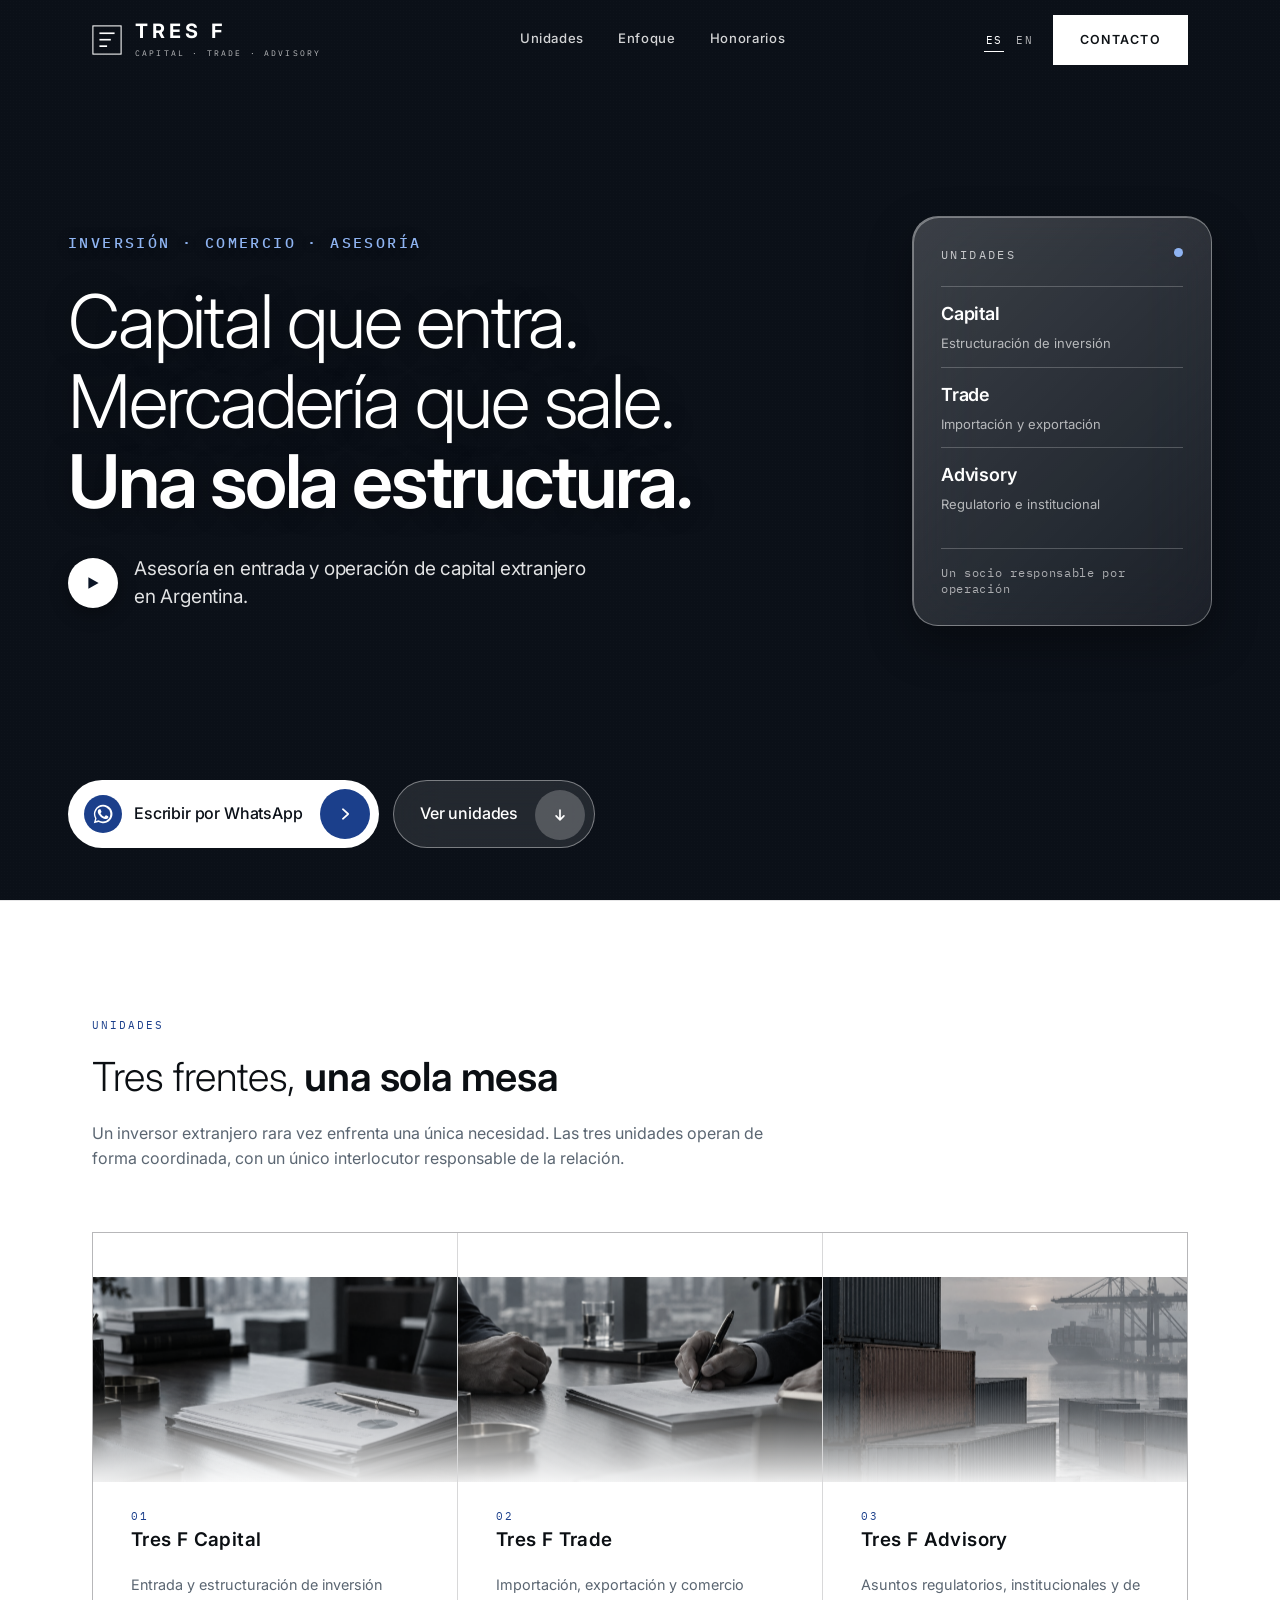
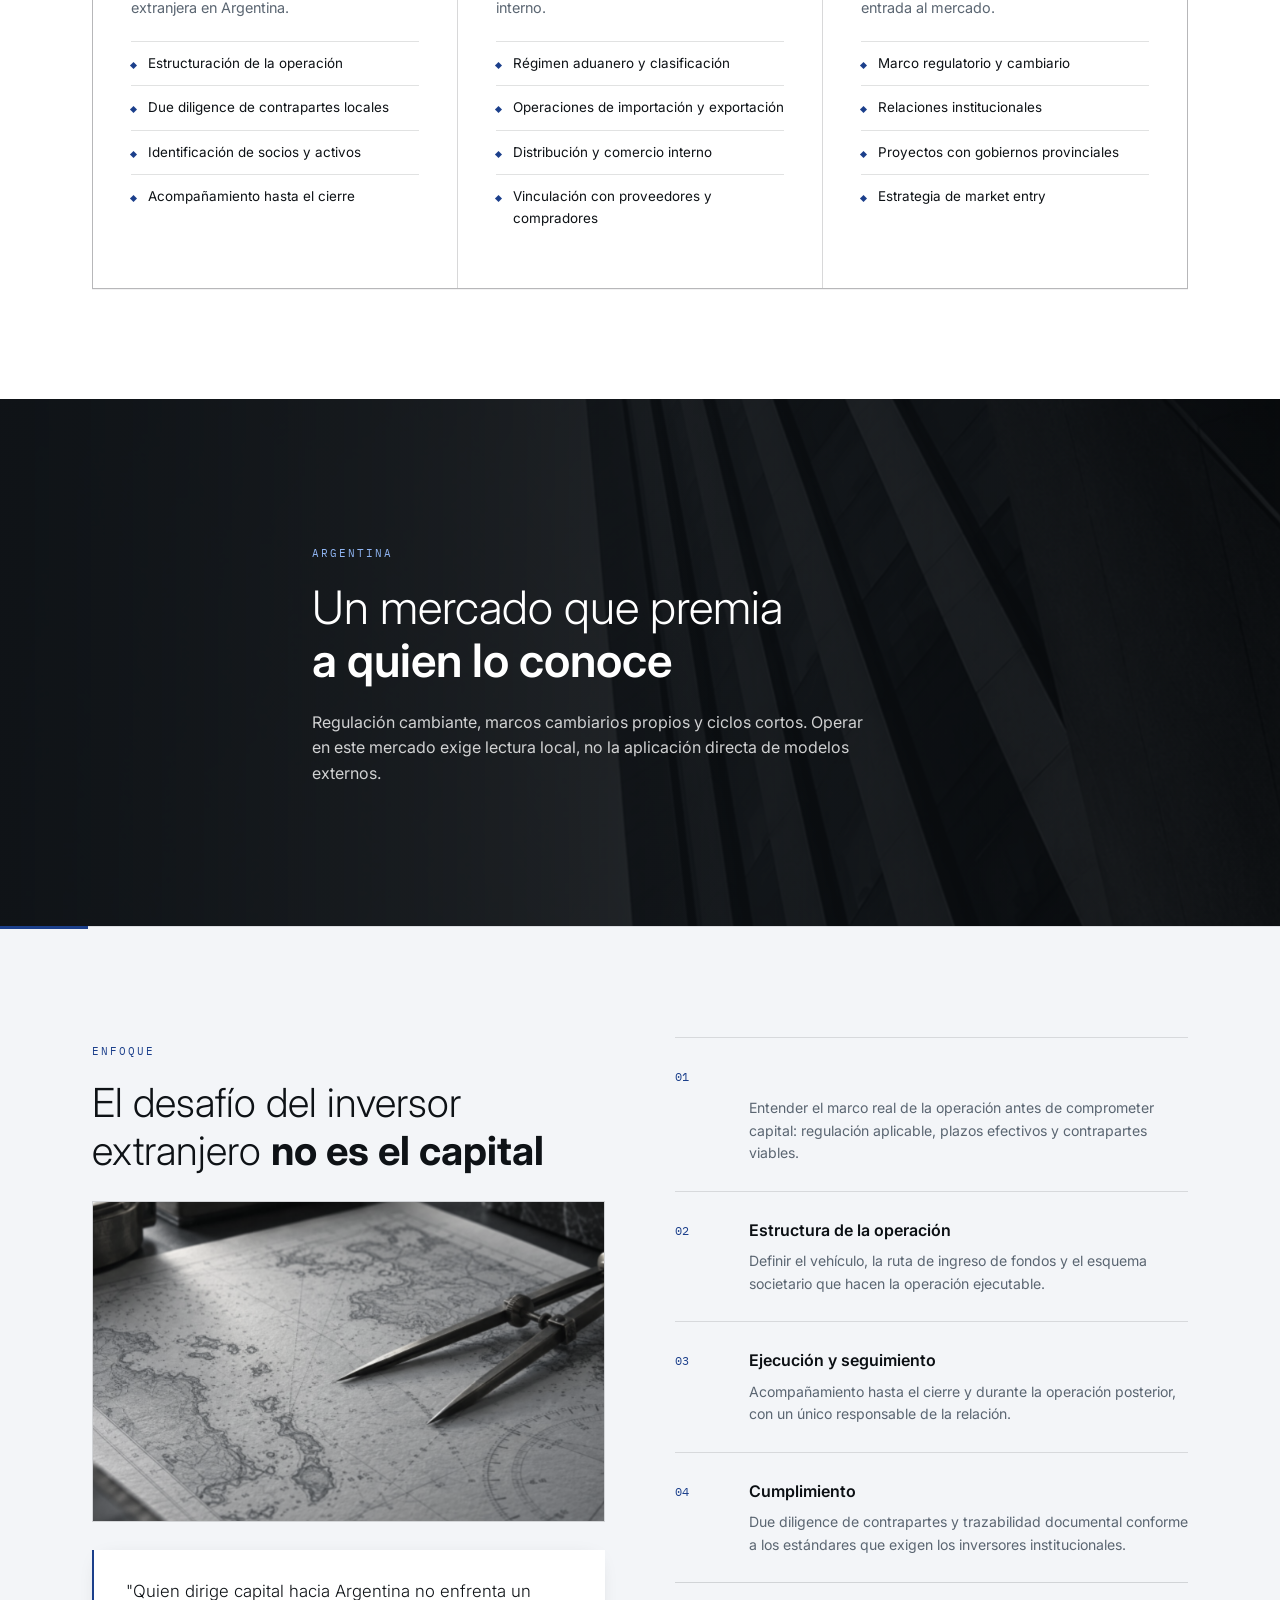
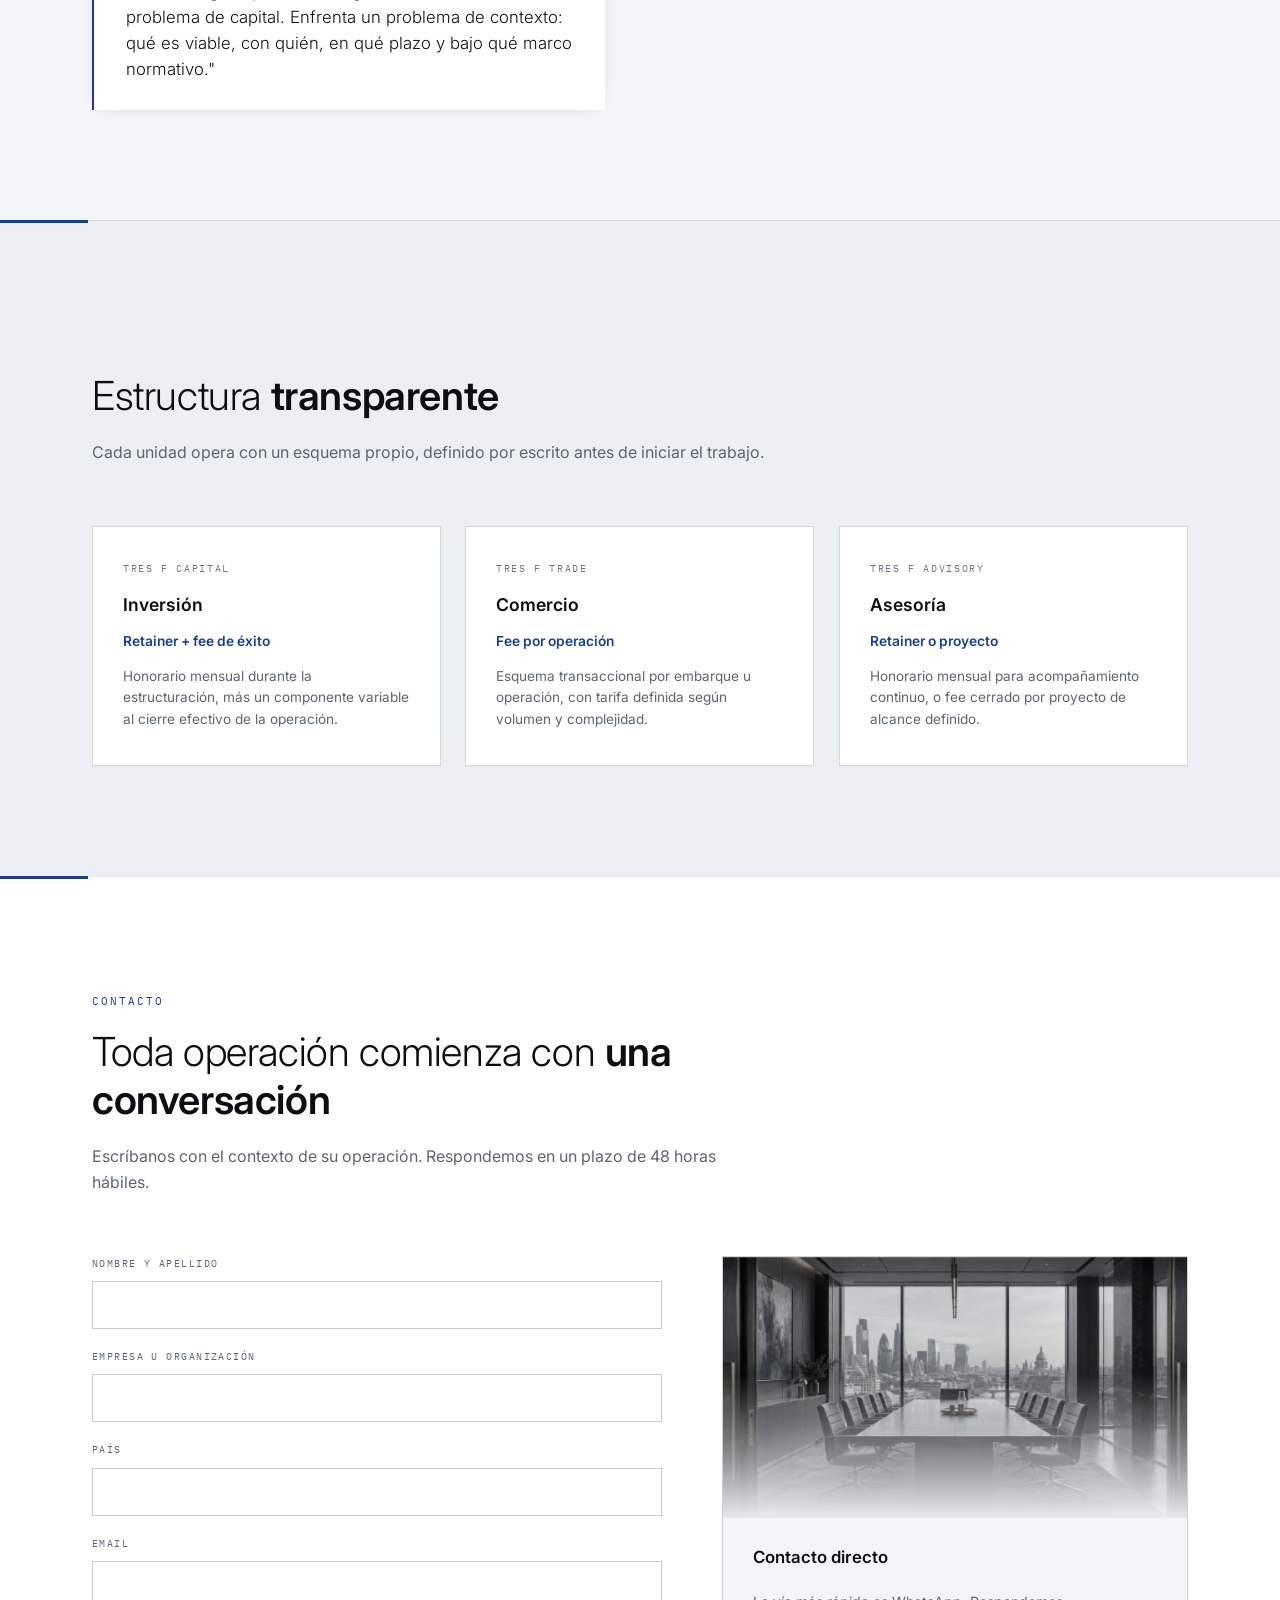
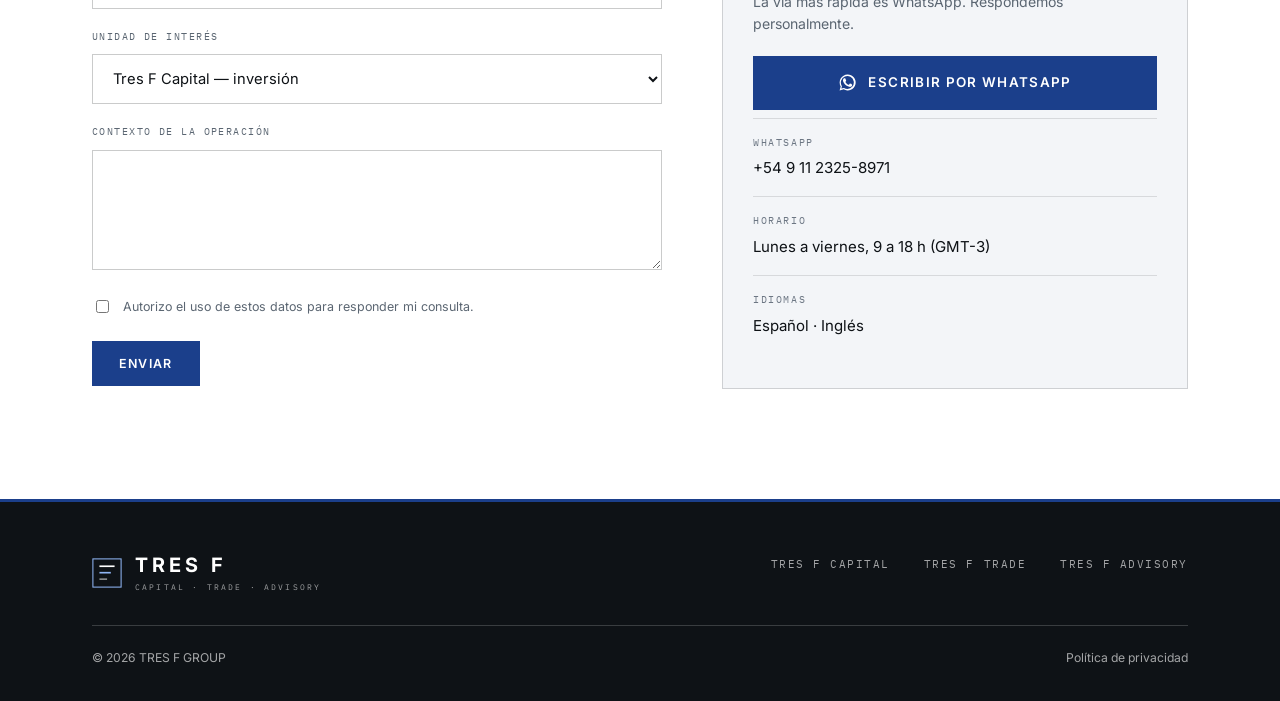
==== commit b4a2d0e4: "POK" ====
--- a/index.html
+++ b/index.html
@@ -17,6 +17,7 @@
   <link rel="stylesheet" href="assets/css/06-modules.css">
   <link rel="stylesheet" href="assets/css/07-hero.css">
   <link rel="stylesheet" href="assets/css/08-motion.css">
+  <link rel="stylesheet" href="assets/css/09-responsive.css">
   <script src="assets/js/01-preload.js"></script>
 </head>
 <body>
--- a/assets/css/04-sections.css
+++ b/assets/css/04-sections.css
@@ -1,3 +1,5 @@
+@keyframes rise{ to{ opacity:1; transform:none; } }
+
 /* ---------- SECCIONES ---------- */
   section{ padding:110px 0; }
   .sec-head{ max-width:680px; margin-bottom:60px; }
@@ -111,7 +113,6 @@
   .reveal.in{ opacity:1; transform:none; }
 
   @media (max-width:900px){
-    .hero-inner{ grid-template-columns:1fr; gap:44px; }
     .units, .fees{ grid-template-columns:1fr; }
     .focus-grid, .contact-grid{ grid-template-columns:1fr; gap:40px; }
     .nav-links{ display:none; }
@@ -119,8 +120,4 @@
     nav .wrap{ flex-wrap:wrap; }
     section{ padding:76px 0; }
     .band{ padding:90px 0; }
-    .hero{ padding-top:96px; }
-  @keyframes rise{ to{ opacity:1; transform:none; } }
-
-    .hero h1{ max-width:100%; }
   }
--- a/assets/css/06-modules.css
+++ b/assets/css/06-modules.css
@@ -1,57 +1,3 @@
-/* ============ OPERACIONES ============ */
-.ops{ display:grid; grid-template-columns:repeat(3,1fr); gap:24px; margin-top:52px; }
-.op{
-  border:1px solid rgba(14,18,22,.16); background:#fff; padding:30px 28px 32px;
-  transition:transform .35s ease, box-shadow .35s ease;
-}
-.op:hover{ transform:translateY(-4px); box-shadow:0 18px 40px -22px rgba(14,18,22,.35); }
-.op-top{ display:flex; justify-content:space-between; align-items:center; margin-bottom:18px; }
-.op-year{ font-family:'IBM Plex Mono',monospace; font-size:.72rem; letter-spacing:.14em; color:#6C7683; }
-.op-unit{
-  font-family:'IBM Plex Mono',monospace; font-size:.62rem; letter-spacing:.14em;
-  text-transform:uppercase; color:#1B3F8B; border:1px solid rgba(27,63,139,.35); padding:4px 9px;
-}
-.op h3{ font-size:1.12rem; font-weight:600; color:#0B0F13; margin:0 0 18px; line-height:1.3; }
-.op-data{ margin:0 0 18px; }
-.op-data > div{ display:flex; justify-content:space-between; gap:14px; padding:9px 0; border-top:1px solid rgba(14,18,22,.1); }
-.op-data dt{ font-family:'IBM Plex Mono',monospace; font-size:.64rem; letter-spacing:.12em; text-transform:uppercase; color:#6C7683; }
-.op-data dd{ margin:0; font-size:.86rem; color:#0E1216; font-weight:500; text-align:right; }
-.op > p{ color:var(--muted); font-size:.87rem; line-height:1.6; margin:0; }
-.ops-note{
-  margin-top:34px; padding-left:16px; border-left:2px solid #1B3F8B;
-  color:var(--muted); font-size:.84rem; max-width:620px;
-}
-
-/* ============ EQUIPO ============ */
-.team{ display:grid; grid-template-columns:1fr 1fr; gap:24px; margin-top:52px; }
-.member{ display:grid; grid-template-columns:130px 1fr; gap:24px; background:#fff; border:1px solid rgba(14,18,22,.16); padding:26px; }
-.member-ph{
-  aspect-ratio:3/4; background:
-    repeating-linear-gradient(45deg, #E7EBF1 0 8px, #EEF1F5 8px 16px);
-  border:1px solid rgba(14,18,22,.1);
-}
-.member-body h3{ font-size:1.12rem; font-weight:600; color:#0B0F13; margin:10px 0 4px; }
-.member-role{ color:#1B3F8B; font-size:.84rem; font-weight:500; margin:0 0 12px; }
-.member-body > p{ color:var(--muted); font-size:.86rem; line-height:1.6; margin:0 0 14px; }
-.member-links{ font-size:.8rem; color:var(--muted); }
-.member-links a{ color:#1B3F8B; }
-
-/* datos societarios */
-.firm-data{
-  display:grid; grid-template-columns:repeat(4,1fr); gap:1px;
-  margin-top:34px; background:rgba(14,18,22,.16); border:1px solid rgba(14,18,22,.16);
-}
-.firm-data > div{ background:#F3F5F8; padding:20px 22px; display:flex; flex-direction:column; gap:7px; }
-.fd-k{ font-family:'IBM Plex Mono',monospace; font-size:.62rem; letter-spacing:.14em; text-transform:uppercase; color:#6C7683; }
-.fd-v{ font-size:.9rem; color:#0E1216; font-weight:500; }
-
-@media (max-width:900px){
-  .ops{ grid-template-columns:1fr; }
-  .team{ grid-template-columns:1fr; }
-  .member{ grid-template-columns:100px 1fr; gap:18px; padding:20px; }
-  .firm-data{ grid-template-columns:1fr 1fr; }
-}
-
 /* ============ WHATSAPP ============ */
 .ci-lead{ color:var(--muted); font-size:.88rem; margin:0 0 20px; line-height:1.6; }
 .wa-big{
--- a/assets/css/09-responsive.css
+++ b/assets/css/09-responsive.css
@@ -0,0 +1,155 @@
+/* ═══════════════════════════════════════════════════════════
+   09 — RESPONSIVE
+   Carga al final: corrige reglas heredadas y define los tramos.
+   ═══════════════════════════════════════════════════════════ */
+
+/* ── limpieza de reglas que apuntan a nodos inexistentes ── */
+.hero{ padding-top:0 !important; }
+
+/* ═══════════ MENÚ MÓVIL ═══════════
+   El nav es transparente sobre el hero. Al abrir el menú necesita
+   fondo propio, si no los links quedan flotando sobre el video. */
+.mobile-menu{
+  width:100%;
+  background:rgba(14,18,22,.97);
+  -webkit-backdrop-filter:blur(18px);
+  backdrop-filter:blur(18px);
+  padding:22px 0 26px;
+  margin:0 -32px;
+  padding-left:32px; padding-right:32px;
+  width:calc(100% + 64px);
+  border-top:1px solid rgba(255,255,255,.14);
+}
+.mobile-menu a{ color:#fff; font-size:1rem; padding:6px 0; }
+.mobile-menu a:hover{ color:#8FB4F2; }
+
+/* el nav se vuelve sólido mientras el menú está abierto */
+nav.menu-open{
+  background:rgba(14,18,22,.97) !important;
+  -webkit-backdrop-filter:blur(18px); backdrop-filter:blur(18px);
+  border-bottom-color:rgba(255,255,255,.14) !important;
+}
+nav.menu-open .brand-name{ color:#fff !important; }
+nav.menu-open .brand-desc{ color:rgba(255,255,255,.62) !important; }
+nav.menu-open .burger i{ background:#fff !important; }
+nav.menu-open .lang button{ color:rgba(255,255,255,.7) !important; }
+nav.menu-open .lang button.on{ color:#fff !important; border-bottom-color:#fff !important; }
+nav.menu-open .brand svg rect{ stroke:#fff !important; }
+nav.menu-open .brand svg path{ stroke:#fff !important; }
+
+/* la hamburguesa se cruza al abrir */
+.burger{ padding:8px; width:38px; height:38px; justify-content:center; align-items:center; }
+.burger i{ transition:transform .3s cubic-bezier(.2,.7,.3,1), opacity .25s; }
+nav.menu-open .burger i:nth-child(1){ transform:translateY(6.5px) rotate(45deg); }
+nav.menu-open .burger i:nth-child(2){ opacity:0; }
+nav.menu-open .burger i:nth-child(3){ transform:translateY(-6.5px) rotate(-45deg); }
+
+/* ═══════════ ESCRITORIO CHICO — hasta 1100px ═══════════ */
+@media (max-width:1100px){
+  .wrap{ padding:0 28px; }
+  section{ padding:88px 0; }
+  .sec-head{ margin-bottom:46px; }
+  .focus-grid{ gap:48px; }
+  .contact-grid{ gap:44px; }
+  .fees{ gap:18px; }
+  .fee{ padding:28px 24px; }
+  .unit-body, .unit .pilar-body{ padding:28px 26px 32px; }
+}
+
+/* ═══════════ TABLET — hasta 900px ═══════════ */
+@media (max-width:900px){
+  .wrap{ padding:0 24px; }
+  nav .wrap{ height:68px; flex-wrap:wrap; }
+  .brand svg{ width:26px; height:26px; }
+  .brand-name{ font-size:1.08rem; }
+  .brand-desc{ font-size:0.46rem; letter-spacing:0.2em; }
+
+  /* el botón de contacto del nav sale: ya está el menú */
+  nav .nav-right > a.btn-solid{ display:none; }
+  .lang{ margin-left:auto; margin-right:14px; }
+
+  section{ padding:68px 0; }
+  .sec-head{ margin-bottom:38px; }
+  .sec-head h2{ font-size:clamp(1.6rem,4.6vw,2.1rem); }
+  .band{ padding:76px 0; }
+
+  .units{ grid-template-columns:1fr; }
+  .unit-photo{ aspect-ratio:21/9; }
+  .fees{ grid-template-columns:1fr; gap:14px; }
+  .focus-grid, .contact-grid{ grid-template-columns:1fr; gap:34px; }
+  .focus-photo{ aspect-ratio:21/9; }
+  .info-photo{ aspect-ratio:21/9; }
+  .card-info{ padding:26px 24px; }
+}
+
+/* ═══════════ MÓVIL — hasta 640px ═══════════ */
+@media (max-width:640px){
+  .wrap{ padding:0 20px; }
+  .mobile-menu{ margin:0 -20px; padding-left:20px; padding-right:20px; width:calc(100% + 40px); }
+
+  nav .wrap{ height:62px; }
+  section{ padding:54px 0; }
+  .sec-head{ margin-bottom:30px; }
+  .sec-head h2{ font-size:clamp(1.5rem,7vw,1.95rem); line-height:1.22; }
+  .sec-head p, .sec-lead{ font-size:0.94rem; }
+  .band{ padding:62px 0; }
+  .band-inner h2{ font-size:clamp(1.5rem,7vw,2rem); }
+  .band-inner p{ font-size:0.94rem; }
+
+  /* filete de sección más corto para que no domine */
+  section:not(.band)::before{ width:56px; height:2px; }
+
+  /* unidades */
+  .unit .pilar-body, .unit-body{ padding:24px 20px 28px; }
+  .unit h3{ font-size:1.18rem; }
+  .unit p{ font-size:0.9rem; }
+  .unit li{ font-size:0.86rem; padding:10px 0; }
+
+  /* enfoque */
+  .focus-item{ grid-template-columns:34px 1fr; gap:14px; padding:20px 0; }
+  .focus-item h4{ font-size:0.96rem; }
+  .focus-item p{ font-size:0.86rem; }
+  .quote-card{ padding:22px 20px; }
+  .quote-card p{ font-size:0.98rem; }
+
+  /* honorarios */
+  .fee{ padding:24px 20px; }
+  .fee h4{ font-size:1.02rem; }
+
+  /* contacto */
+  .field input, .field select, .field textarea{ padding:13px 14px; font-size:16px; }
+  .field label{ font-size:0.6rem; }
+  .consent{ font-size:0.76rem; }
+  .card-info{ padding:22px 20px; }
+  .wa-big{ padding:15px 16px; font-size:0.78rem; letter-spacing:.06em; }
+  .info-row{ padding:13px 0; }
+  .info-row .v{ font-size:0.9rem; }
+
+  /* footer */
+  footer{ padding:38px 0 26px; }
+  .foot-top{ flex-direction:column; gap:20px; margin-bottom:24px; }
+  .foot-units{ gap:16px; }
+  .foot-units span{ font-size:0.62rem; }
+  .foot-bot{ flex-direction:column; gap:10px; align-items:flex-start; }
+}
+
+/* ═══════════ MÓVIL ANGOSTO — hasta 380px ═══════════ */
+@media (max-width:380px){
+  .wrap{ padding:0 16px; }
+  .mobile-menu{ margin:0 -16px; padding-left:16px; padding-right:16px; width:calc(100% + 32px); }
+  .brand-desc{ display:none; }
+  .sec-head h2{ font-size:1.42rem; }
+  .unit .pilar-body, .unit-body{ padding:20px 16px 24px; }
+  .fee{ padding:20px 16px; }
+}
+
+/* ═══════════ APAISADO BAJO ═══════════ */
+@media (max-height:520px) and (min-aspect-ratio:1/1){
+  nav .wrap{ height:56px; }
+  section{ padding:48px 0; }
+}
+
+/* ═══════════ el input no debe hacer zoom en iOS ═══════════ */
+@media (max-width:900px){
+  input, select, textarea{ font-size:16px; }
+}
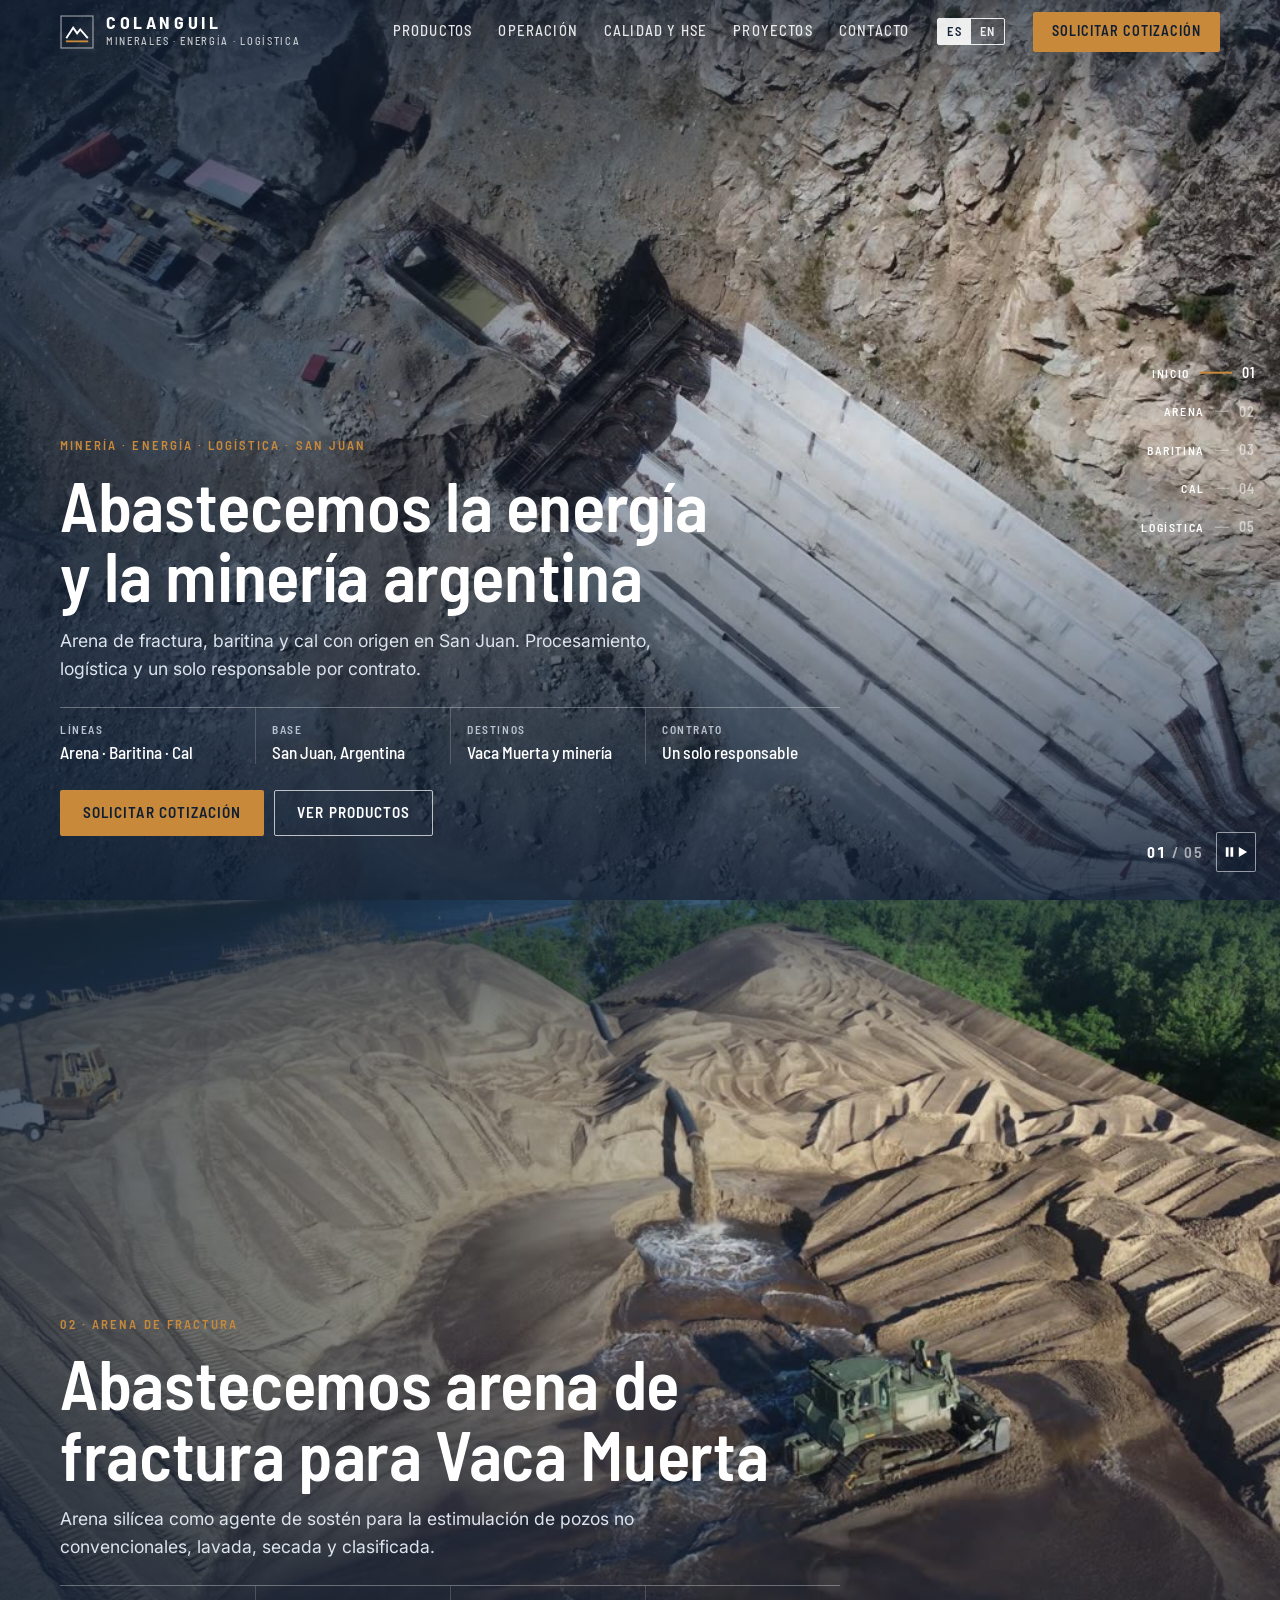
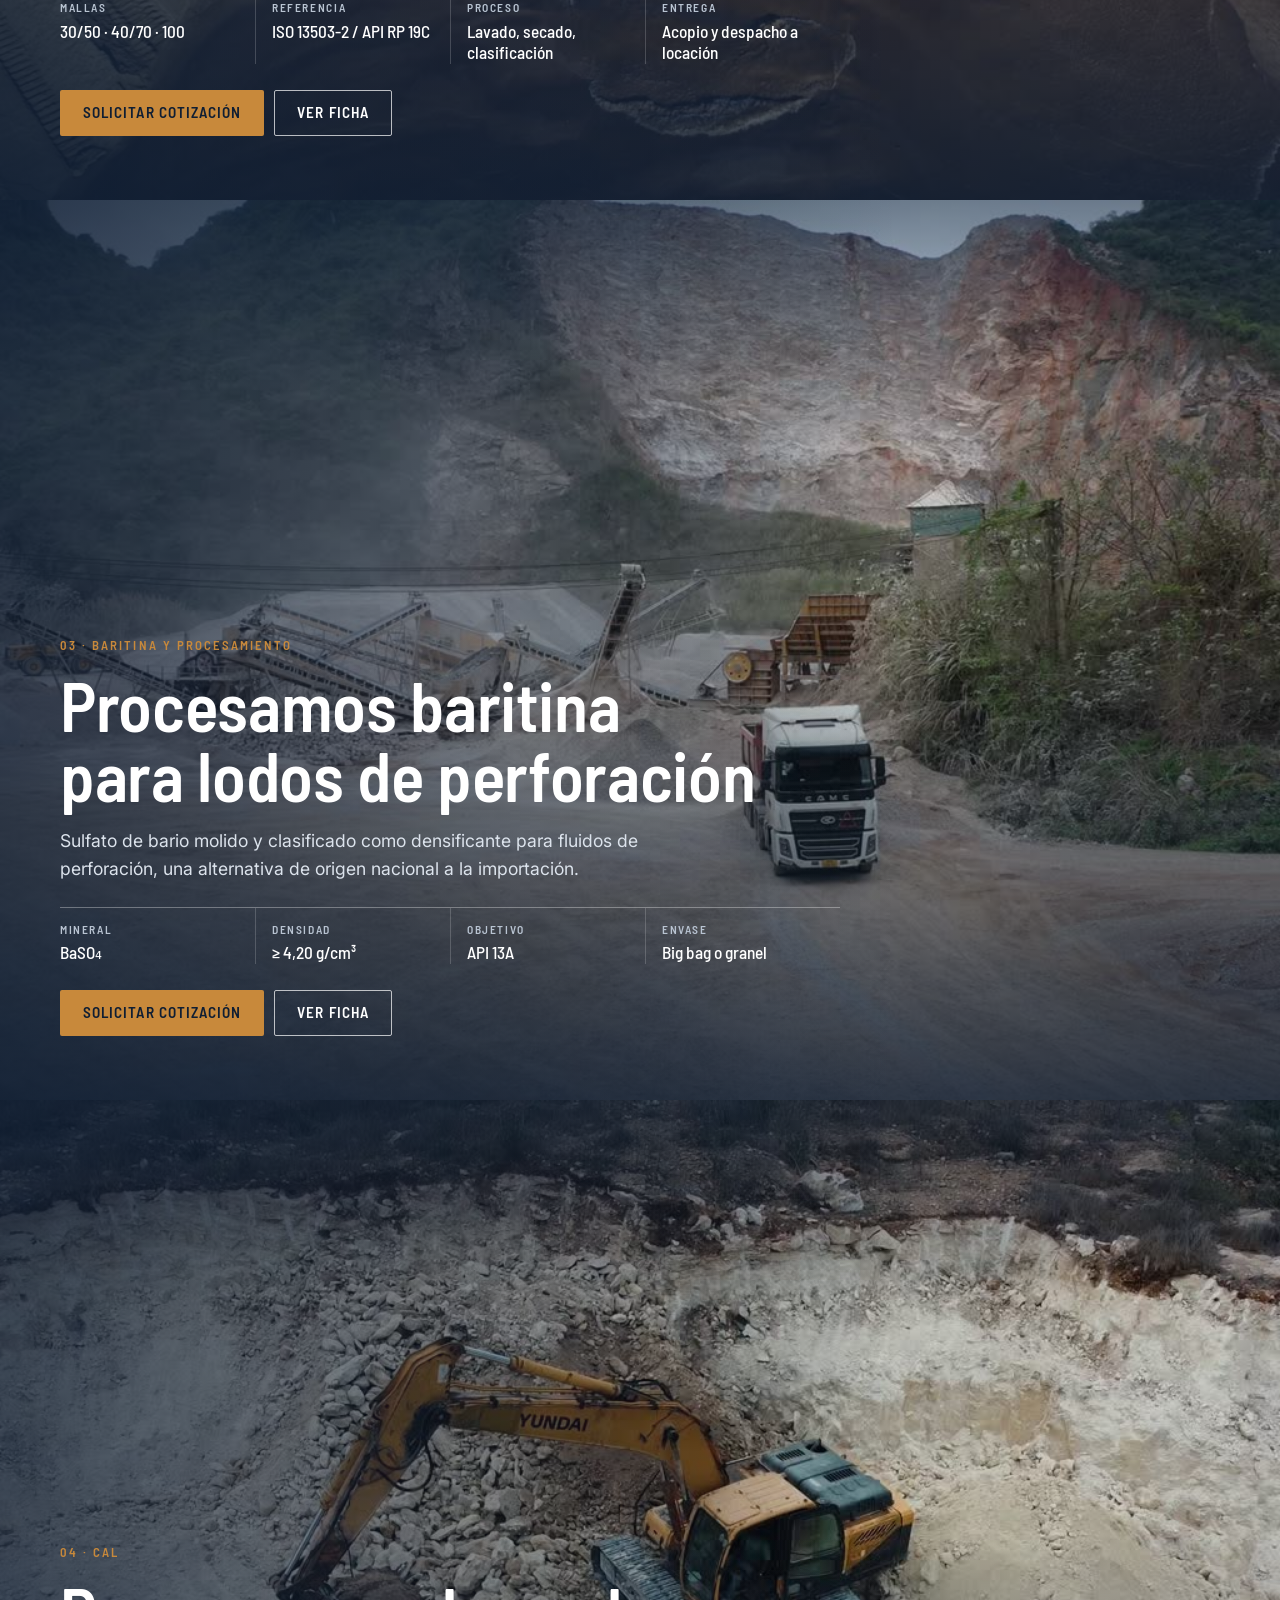
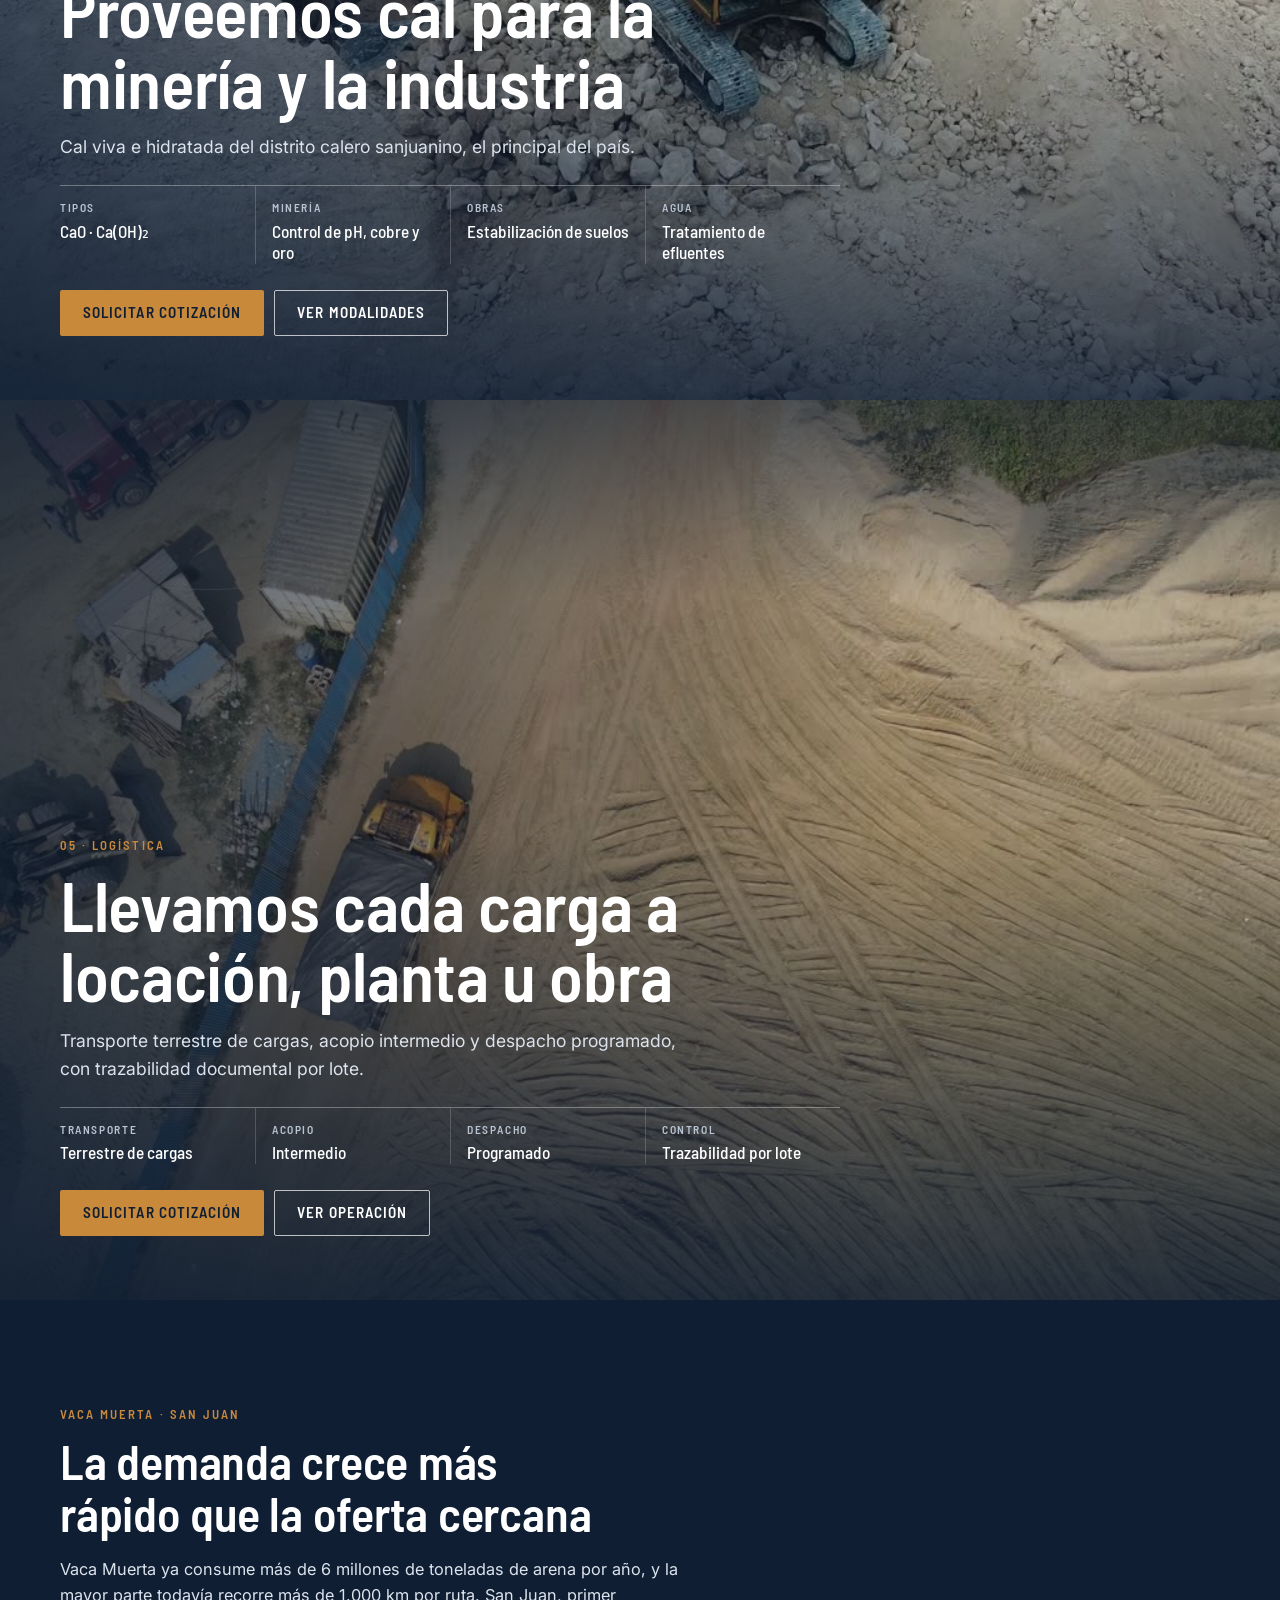
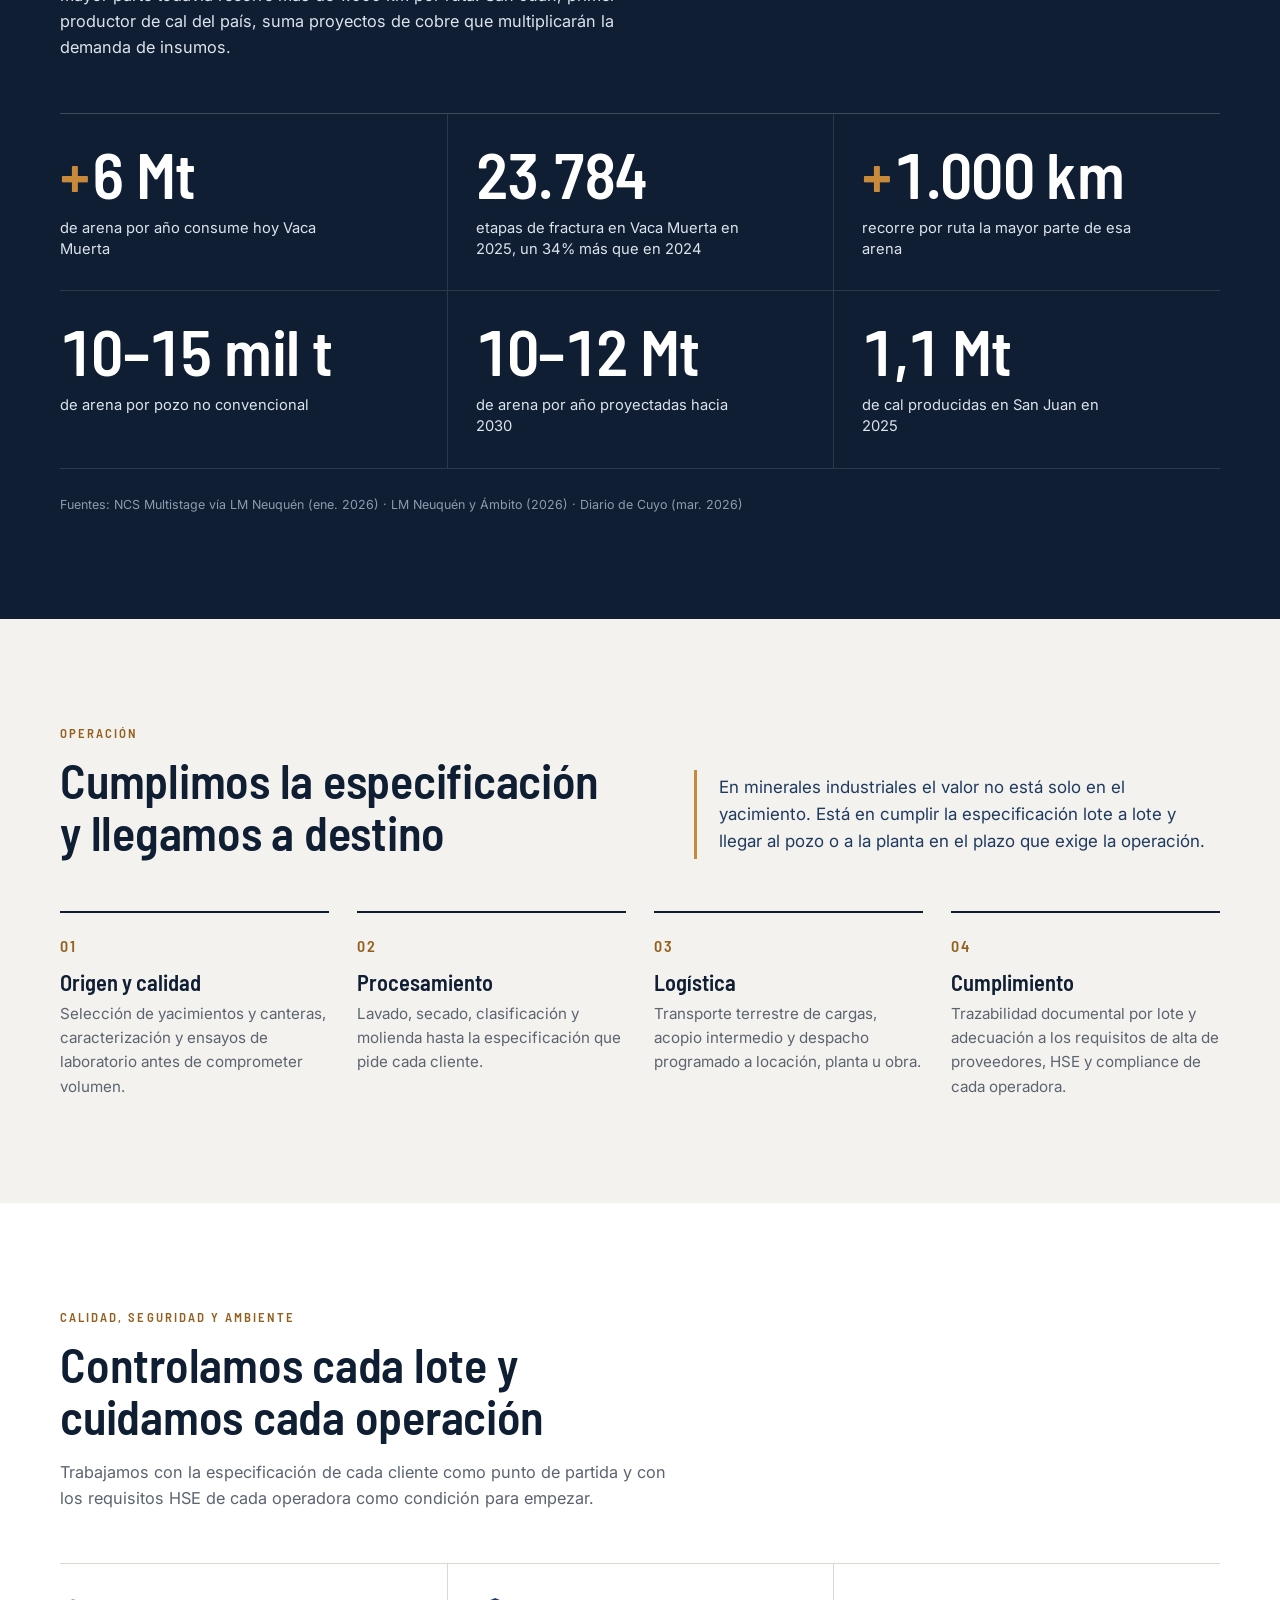
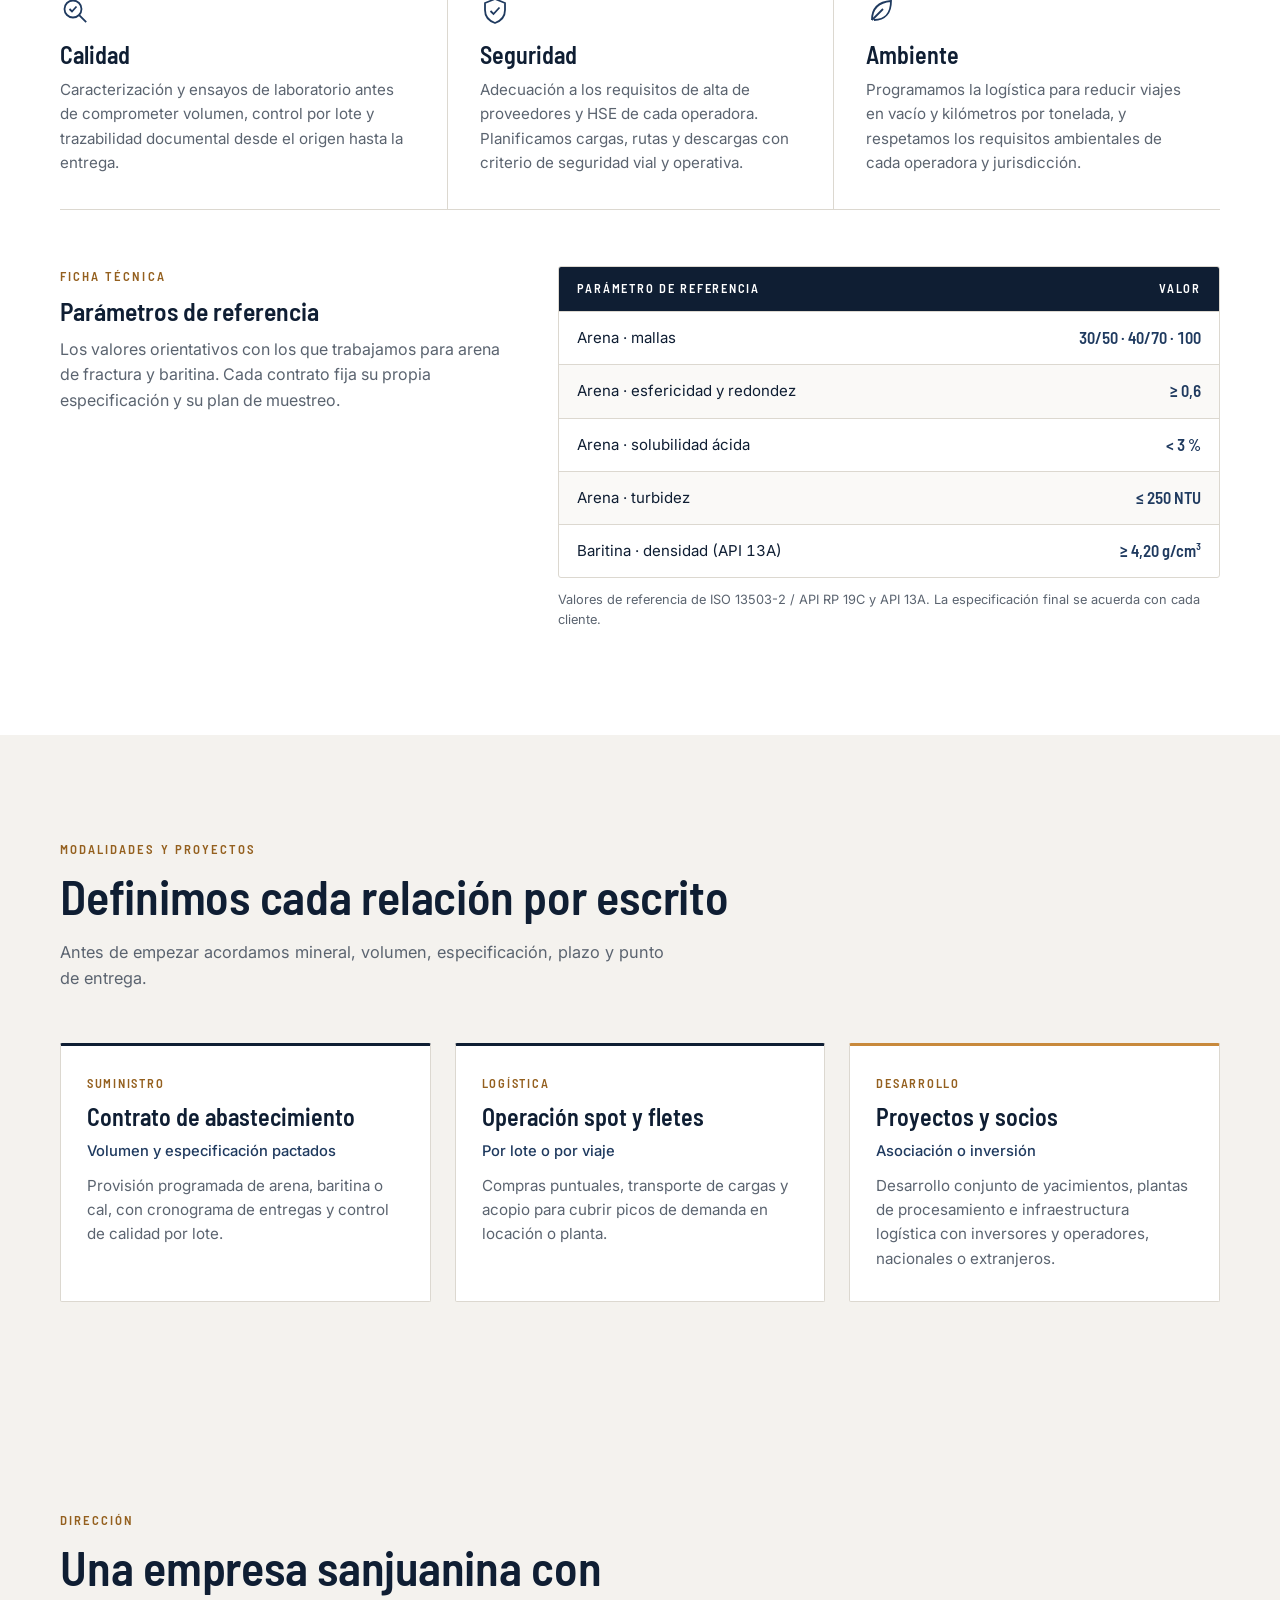
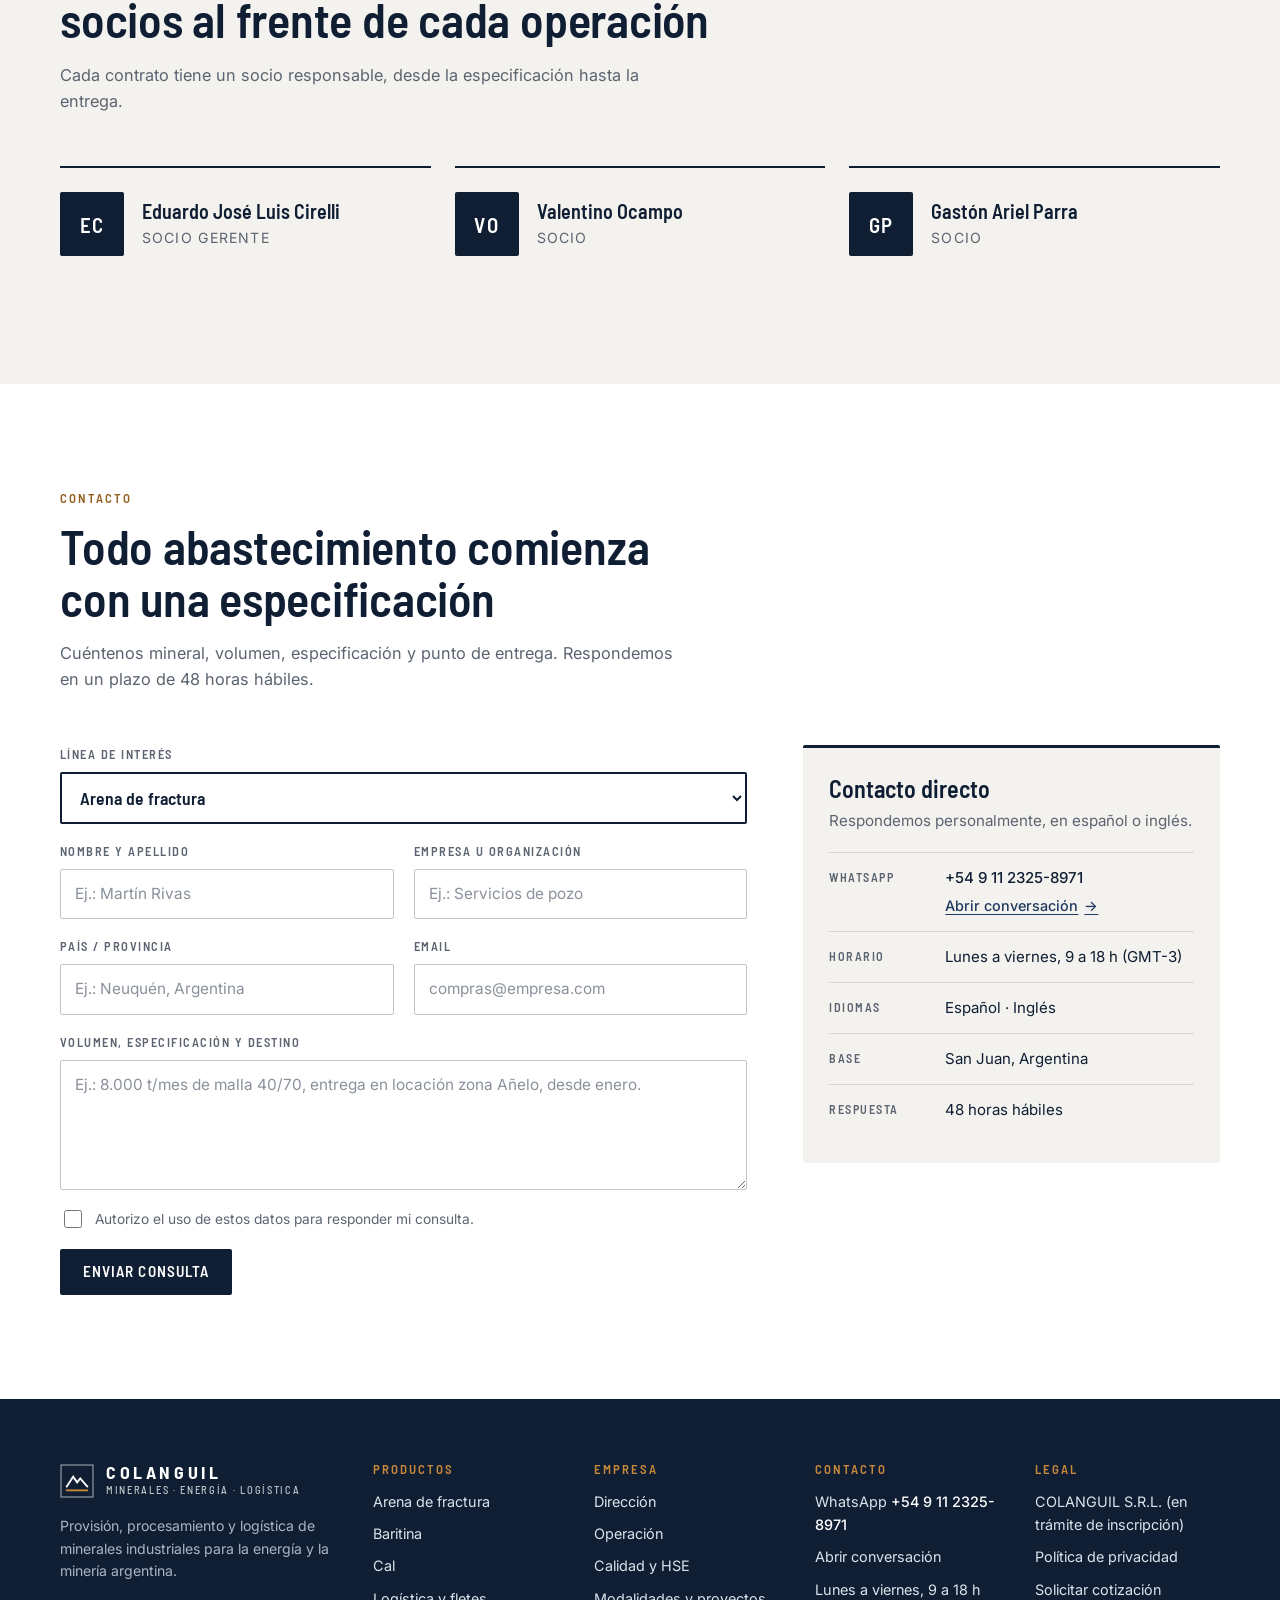
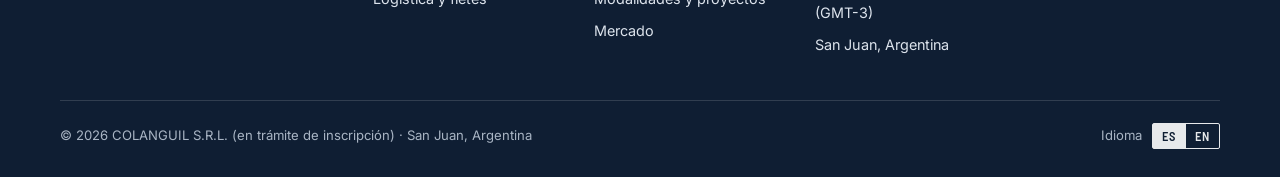
==== commit f4487030: "ok" ====
--- a/index.html
+++ b/index.html
@@ -2,329 +2,406 @@
 <html lang="es">
 <head>
 <meta charset="UTF-8">
-<meta name="viewport" content="width=device-width, initial-scale=1.0">
-<title>TRES F GROUP — Capital · Trade · Advisory</title>
-<meta name="description" content="Asesoría en entrada y operación de capital extranjero en Argentina. Estructuración de inversión, comercio exterior y asuntos regulatorios.">
+<meta name="viewport" content="width=device-width, initial-scale=1, viewport-fit=cover">
+<title>COLANGUIL S.R.L. — Minerales · Energía · Logística</title>
+<meta name="description" content="Provisión de arena de fractura, baritina y cal para la energía y la minería argentina, con origen en San Juan. Procesamiento, logística y proyectos.">
+<meta name="theme-color" content="#0F1E33">
+<meta property="og:title" content="COLANGUIL S.R.L. — Minerales · Energía · Logística">
+<meta property="og:description" content="Arena de fractura, baritina y cal para Vaca Muerta y la minería, desde San Juan.">
+<meta property="og:type" content="website">
+<meta property="og:image" content="assets/img/cordillera-h.jpg">
+<link rel="icon" href="assets/img/favicon.svg" type="image/svg+xml">
 <link rel="preconnect" href="https://fonts.googleapis.com">
 <link rel="preconnect" href="https://fonts.gstatic.com" crossorigin>
-<link href="https://fonts.googleapis.com/css2?family=Inter:wght@300;400;500;600;700&family=IBM+Plex+Mono:wght@400;500&display=swap" rel="stylesheet">
-<link rel="icon" href="data:image/svg+xml,%3Csvg xmlns='http://www.w3.org/2000/svg' viewBox='0 0 40 40'%3E%3Crect width='40' height='40' fill='%23FFFFFF'/%3E%3Cpath d='M9 11H31' stroke='%230E1216' stroke-width='3'/%3E%3Cpath d='M9 20H25' stroke='%231B3F8B' stroke-width='3'/%3E%3Cpath d='M9 29H19' stroke='%236C7683' stroke-width='3'/%3E%3C/svg%3E">
-<link rel="stylesheet" href="assets/css/01-base.css">
-  <link rel="stylesheet" href="assets/css/02-nav.css">
-  <link rel="stylesheet" href="assets/css/03-hero-legacy.css">
-  <link rel="stylesheet" href="assets/css/04-sections.css">
-  <link rel="stylesheet" href="assets/css/05-theme.css">
-  <link rel="stylesheet" href="assets/css/06-modules.css">
-  <link rel="stylesheet" href="assets/css/07-hero.css">
-  <link rel="stylesheet" href="assets/css/08-motion.css">
-  <link rel="stylesheet" href="assets/css/09-responsive.css">
-  <script src="assets/js/01-preload.js"></script>
+<link href="https://fonts.googleapis.com/css2?family=Barlow+Semi+Condensed:wght@500;600;700&family=Inter:wght@400;500&display=swap" rel="stylesheet">
+<link rel="stylesheet" href="assets/css/style.css">
 </head>
 <body>
-
-<div class="read-bar" id="readBar"></div>
-
-<nav>
+<a class="skip" href="#contenido" data-t="skip">Saltar al contenido</a>
+
+<header class="site-head" id="head">
   <div class="wrap">
-    <a href="#" class="brand">
-      <svg viewBox="0 0 40 40" fill="none" xmlns="http://www.w3.org/2000/svg" aria-label="Tres F">
-        <rect x="1.2" y="1.2" width="37.6" height="37.6" stroke="#C3CEDA" stroke-width="1.4"/>
-        <path d="M11 11H29" stroke="#E9EEF3" stroke-width="2.2" stroke-linecap="square"/>
-        <path d="M11 19.6H24" stroke="#C3CEDA" stroke-width="2.2" stroke-linecap="square"/>
-        <path d="M11 28.2H19" stroke="#7C8B9B" stroke-width="2.2" stroke-linecap="square"/>
-      </svg>
-      <span class="brand-txt">
-        <span class="brand-name">TRES F</span>
-        <span class="brand-desc">CAPITAL · TRADE · ADVISORY</span>
-      </span>
+    <a href="#inicio" class="brand" aria-label="Colanguil">
+      <svg viewBox="0 0 40 40" fill="none" aria-hidden="true"><rect x="1.2" y="1.2" width="37.6" height="37.6" stroke="currentColor" stroke-opacity=".55" stroke-width="1.4"/><path d="M8 26.5 15.5 15l4.6 6.6 3.7-4.6 8.2 9.5" stroke="currentColor" stroke-width="2.2" stroke-linecap="square"/><path d="M8 31H32" stroke="#C8893B" stroke-width="2.2" stroke-linecap="square"/></svg>
+      <span><span class="brand-name">COLANGUIL</span><span class="brand-desc" data-t="brand_d">MINERALES · ENERGÍA · LOGÍSTICA</span></span>
     </a>
-
-    <div class="nav-links">
-      <a href="#unidades" data-i="n1">Unidades</a>
-      <a href="#enfoque" data-i="n2">Enfoque</a>
-      <a href="#honorarios" data-i="n4">Honorarios</a>
-    </div>
-
-    <div class="nav-right">
-      <div class="lang">
-        <button class="on" data-l="es">ES</button>
-        <button data-l="en">EN</button>
-      </div>
-      <a href="#contacto" class="btn btn-solid" data-i="nav_cta">Contacto</a>
-      <button class="burger" id="burger" aria-label="Menú"><i></i><i></i><i></i></button>
-    </div>
-
-    <div class="mobile-menu" id="mmenu">
-      <a href="#unidades" data-i="n1">Unidades</a>
-      <a href="#enfoque" data-i="n2">Enfoque</a>
-      <a href="#honorarios" data-i="n4">Honorarios</a>
-      <a href="#contacto" data-i="nav_cta">Contacto</a>
-    </div>
-  </div>
-</nav>
-
-<header class="hero" id="top">
-  <div class="hero-media">
-    <video id="heroVid" autoplay muted loop playsinline preload="auto" src="assets/video/hero.mp4"></video>
-    <div class="hero-grain"></div>
-  </div>
-
-  <div class="stage">
-    <div class="st-copy">
-      <p class="eyebrow" data-i="h_eye">Inversión · Comercio · Asesoría</p>
-      <h1>
-        <span class="ln" data-i="h1a">Capital que entra.</span>
-        <span class="ln" data-i="h1b">Mercadería que sale.</span>
-        <span class="ln em" data-i="h1c">Una sola estructura.</span>
-      </h1>
-      <div class="tagrow">
-        <span class="play" aria-hidden="true">
-          <svg viewBox="0 0 13 14"><path d="M1.4 1.3 11.6 7 1.4 12.7z" fill="#0b1526"/></svg>
-        </span>
-        <span class="tag" data-i="h_tag">Asesoría en entrada y operación de capital extranjero en Argentina.</span>
-      </div>
-    </div>
-
-    <aside class="panel" aria-label="Unidades">
-      <span class="p-title" data-i="p_title">Unidades</span>
-      <span class="p-dot" aria-hidden="true"></span>
-
-      <ul class="p-units">
-        <li><b data-i="pu1">Capital</b><span data-i="pu1d">Estructuración de inversión</span></li>
-        <li><b data-i="pu2">Trade</b><span data-i="pu2d">Importación y exportación</span></li>
-        <li><b data-i="pu3">Advisory</b><span data-i="pu3d">Regulatorio e institucional</span></li>
-      </ul>
-
-      <span class="p-foot" data-i="p_foot">Un socio responsable por operación</span>
-    </aside>
-
-    <div class="st-foot">
-      <a class="pill wa" id="waHero" href="#" target="_blank" rel="noopener">
-        <span class="pill-ico" aria-hidden="true">
-          <svg viewBox="0 0 24 24"><path d="M17.5 14.4c-.3-.2-1.7-.9-2-1-.3-.1-.5-.1-.7.2-.2.3-.7 1-.9 1.2-.2.2-.3.2-.6.1-.3-.2-1.2-.5-2.3-1.4-.9-.8-1.4-1.7-1.6-2-.2-.3 0-.5.1-.6l.5-.5c.1-.2.2-.3.3-.5 0-.2 0-.4 0-.5 0-.2-.7-1.6-.9-2.2-.2-.6-.5-.5-.7-.5h-.6c-.2 0-.5.1-.8.4-.3.3-1 1-1 2.4s1 2.8 1.2 3c.2.2 2 3.1 4.9 4.3.7.3 1.2.5 1.6.6.7.2 1.3.2 1.8.1.6-.1 1.7-.7 1.9-1.3.2-.7.2-1.2.2-1.3-.1-.2-.3-.3-.5-.4z"/><path d="M12 2a10 10 0 0 0-8.6 15L2 22l5.2-1.4A10 10 0 1 0 12 2zm0 18.2c-1.6 0-3.1-.4-4.4-1.2l-.3-.2-3.1.8.8-3-.2-.3a8.2 8.2 0 1 1 7.2 3.9z"/></svg>
-        </span>
-        <b data-i="h_wa">Escribir por WhatsApp</b>
-        <span class="knob" aria-hidden="true">
-          <svg viewBox="0 0 18 18"><path d="m6.6 3.6 6 5.4-6 5.4" stroke="#fff" stroke-width="1.9" stroke-linecap="round" stroke-linejoin="round" fill="none"/></svg>
-        </span>
-      </a>
-
-      <a class="pill ghost" href="#unidades">
-        <b data-i="h_cta2">Ver unidades</b>
-        <span class="knob dark" aria-hidden="true">
-          <svg viewBox="0 0 18 18"><path d="M9 3.6v10.8M4.6 10l4.4 4.4L13.4 10" stroke="#fff" stroke-width="1.9" stroke-linecap="round" stroke-linejoin="round" fill="none"/></svg>
-        </span>
-      </a>
-    </div>
+    <nav class="nav" aria-label="Principal">
+      <a href="#arena" data-t="nav_p">Productos</a>
+      <a href="#operacion" data-t="nav_o">Operación</a>
+      <a href="#calidad" data-t="nav_q">Calidad y HSE</a>
+      <a href="#proyectos" data-t="nav_y">Proyectos</a>
+      <a href="#contacto" data-t="nav_c">Contacto</a>
+    </nav>
+    <div class="lang" role="group" aria-label="Idioma / Language"><button type="button" data-l="es" class="on"><span>ES</span></button><button type="button" data-l="en"><span>EN</span></button></div>
+    <a href="#contacto" class="btn btn-ocre" data-t="cta">Solicitar cotización</a>
+    <button type="button" class="burger" id="burger" aria-controls="menu" aria-expanded="false" aria-label="Abrir menú">
+      <svg viewBox="0 0 20 20" fill="none" aria-hidden="true"><path d="M2 5h16M2 10h16M2 15h16" stroke="currentColor" stroke-width="1.8"/></svg>
+    </button>
   </div>
 </header>
 
-<section id="unidades">
-  <div class="wrap">
-    <div class="sec-head reveal">
-      <span class="mono" data-i="u_eye">Unidades</span>
-      <h2 data-i="u_title">Tres frentes, <strong>una sola mesa</strong></h2>
-      <p data-i="u_lead">Un inversor extranjero rara vez enfrenta una única necesidad. Las tres unidades operan de forma coordinada, con un único interlocutor responsable de la relación.</p>
-    </div>
-
-    <div class="units">
-      <div class="unit reveal">
-        <div class="unit-photo"><img src="assets/img/unit-capital.jpg" alt=""></div>
-        <div class="sub">01</div>
-        <h3>Tres F Capital</h3>
-        <p data-i="u1p">Entrada y estructuración de inversión extranjera en Argentina.</p>
-        <ul>
-          <li data-i="u1a">Estructuración de la operación</li>
-          <li data-i="u1b">Due diligence de contrapartes locales</li>
-          <li data-i="u1c">Identificación de socios y activos</li>
-          <li data-i="u1d">Acompañamiento hasta el cierre</li>
-        </ul>
-      </div>
-
-      <div class="unit reveal">
-        <div class="unit-photo"><img src="assets/img/unit-trade.jpg" alt=""></div>
-        <div class="sub">02</div>
-        <h3>Tres F Trade</h3>
-        <p data-i="u2p">Importación, exportación y comercio interno.</p>
-        <ul>
-          <li data-i="u2a">Régimen aduanero y clasificación</li>
-          <li data-i="u2b">Operaciones de importación y exportación</li>
-          <li data-i="u2c">Distribución y comercio interno</li>
-          <li data-i="u2d">Vinculación con proveedores y compradores</li>
-        </ul>
-      </div>
-
-      <div class="unit reveal">
-        <div class="unit-photo"><img src="assets/img/unit-advisory.jpg" alt=""></div>
-        <div class="sub">03</div>
-        <h3>Tres F Advisory</h3>
-        <p data-i="u3p">Asuntos regulatorios, institucionales y de entrada al mercado.</p>
-        <ul>
-          <li data-i="u3a">Marco regulatorio y cambiario</li>
-          <li data-i="u3b">Relaciones institucionales</li>
-          <li data-i="u3c">Proyectos con gobiernos provinciales</li>
-          <li data-i="u3d">Estrategia de market entry</li>
-        </ul>
-      </div>
-    </div>
+<div class="menu" id="menu" hidden role="dialog" aria-modal="true" aria-labelledby="menu-t">
+  <div class="menu-top">
+    <span class="eyebrow" id="menu-t" data-t="m_t">Menú</span>
+    <button type="button" class="menu-close" id="menu-close" aria-label="Cerrar menú">
+      <svg viewBox="0 0 18 18" fill="none" aria-hidden="true"><path d="M3 3l12 12M15 3 3 15" stroke="currentColor" stroke-width="1.8"/></svg>
+    </button>
   </div>
-</section>
-
-
-<section class="band">
-  <div class="band-bg"><img src="assets/img/band-market.jpg" alt=""></div>
-  <div class="wrap band-inner">
-    <span class="mono" data-i="b_eye">Argentina</span>
-    <h2 data-i="b_title">Un mercado que premia<br><strong>a quien lo conoce</strong></h2>
-    <p data-i="b_lead">Regulación cambiante, marcos cambiarios propios y ciclos cortos. Operar en este mercado exige lectura local, no la aplicación directa de modelos externos.</p>
+  <nav aria-label="Menú móvil">
+    <a href="#arena"><b data-t="nav_p">Productos</b><span>01</span></a>
+    <a href="#operacion"><b data-t="nav_o">Operación</b><span>02</span></a>
+    <a href="#calidad"><b data-t="nav_q">Calidad y HSE</b><span>03</span></a>
+    <a href="#proyectos"><b data-t="nav_y">Proyectos</b><span>04</span></a>
+    <a href="#contacto"><b data-t="nav_c">Contacto</b><span>05</span></a>
+  </nav>
+  <div class="menu-foot">
+    <div class="lang" role="group" aria-label="Idioma / Language"><button type="button" data-l="es" class="on"><span>ES</span></button><button type="button" data-l="en"><span>EN</span></button></div>
+    <p class="menu-wa">WhatsApp <b>+54 9 11 2325-8971</b></p>
+    <a href="#contacto" class="btn btn-ocre" data-t="cta">Solicitar cotización</a>
   </div>
-</section>
-
-
-
-<section class="focus" id="enfoque">
-  <div class="wrap">
-    <div class="focus-grid">
-      <div class="reveal">
-        <span class="mono" data-i="f_eye">Enfoque</span>
-        <h2 style="font-size:clamp(1.7rem,3.2vw,2.5rem);font-weight:300;line-height:1.2;margin:16px 0 26px;" data-i="f_title">El desafío del inversor extranjero <strong>no es el capital</strong></h2>
-        <div class="focus-photo"><img src="assets/img/focus-chart.jpg" alt=""></div>
-        <div class="quote-card">
-          <p data-i="f_quote">"Quien dirige capital hacia Argentina no enfrenta un problema de capital. Enfrenta un problema de contexto: qué es viable, con quién, en qué plazo y bajo qué marco normativo."</p>
-        </div>
-      </div>
-
-      <div class="focus-list">
-        <div class="focus-item reveal">
-          <div class="n">01</div>
-          <div><h4 data-i="f1t">Lectura del terreno</h4><p data-i="f1p">Entender el marco real de la operación antes de comprometer capital: regulación aplicable, plazos efectivos y contrapartes viables.</p></div>
-        </div>
-        <div class="focus-item reveal">
-          <div class="n">02</div>
-          <div><h4 data-i="f2t">Estructura de la operación</h4><p data-i="f2p">Definir el vehículo, la ruta de ingreso de fondos y el esquema societario que hacen la operación ejecutable.</p></div>
-        </div>
-        <div class="focus-item reveal">
-          <div class="n">03</div>
-          <div><h4 data-i="f3t">Ejecución y seguimiento</h4><p data-i="f3p">Acompañamiento hasta el cierre y durante la operación posterior, con un único responsable de la relación.</p></div>
-        </div>
-        <div class="focus-item reveal">
-          <div class="n">04</div>
-          <div><h4 data-i="f4t">Cumplimiento</h4><p data-i="f4p">Due diligence de contrapartes y trazabilidad documental conforme a los estándares que exigen los inversores institucionales.</p></div>
-        </div>
-      </div>
-    </div>
-  </div>
-</section>
-
-<section class="focus" id="honorarios">
-  <div class="wrap">
-    <div class="sec-head reveal">
-      <span class="mono" data-i="fe_eye">Honorarios</span>
-      <h2 data-i="fe_title">Estructura <strong>transparente</strong></h2>
-      <p data-i="fe_lead">Cada unidad opera con un esquema propio, definido por escrito antes de iniciar el trabajo.</p>
-    </div>
-
-    <div class="fees">
-      <div class="fee reveal">
-        <div class="who">Tres F Capital</div>
-        <h4 data-i="fe1t">Inversión</h4>
-        <p class="how" data-i="fe1h">Retainer + fee de éxito</p>
-        <p data-i="fe1p">Honorario mensual durante la estructuración, más un componente variable al cierre efectivo de la operación.</p>
-      </div>
-      <div class="fee reveal">
-        <div class="who">Tres F Trade</div>
-        <h4 data-i="fe2t">Comercio</h4>
-        <p class="how" data-i="fe2h">Fee por operación</p>
-        <p data-i="fe2p">Esquema transaccional por embarque u operación, con tarifa definida según volumen y complejidad.</p>
-      </div>
-      <div class="fee reveal">
-        <div class="who">Tres F Advisory</div>
-        <h4 data-i="fe3t">Asesoría</h4>
-        <p class="how" data-i="fe3h">Retainer o proyecto</p>
-        <p data-i="fe3p">Honorario mensual para acompañamiento continuo, o fee cerrado por proyecto de alcance definido.</p>
-      </div>
-    </div>
-  </div>
-</section>
-
-
-
-<section id="contacto">
-  <div class="wrap">
-    <div class="sec-head reveal">
-      <span class="mono" data-i="c_eye">Contacto</span>
-      <h2 data-i="c_title">Toda operación comienza con <strong>una conversación</strong></h2>
-      <p data-i="c_lead">Escríbanos con el contexto de su operación. Respondemos en un plazo de 48 horas hábiles.</p>
-    </div>
-
-    <div class="contact-grid">
-      <form id="form" class="reveal" novalidate>
-        <div class="field"><label data-i="cf1">Nombre y apellido</label><input type="text" required></div>
-        <div class="field"><label data-i="cf2">Empresa u organización</label><input type="text" required></div>
-        <div class="field"><label data-i="cf3">País</label><input type="text"></div>
-        <div class="field"><label data-i="cf4">Email</label><input type="email" required></div>
-        <div class="field">
-          <label data-i="cf5">Unidad de interés</label>
-          <select>
-            <option data-i="cf5a">Tres F Capital — inversión</option>
-            <option data-i="cf5b">Tres F Trade — comercio exterior</option>
-            <option data-i="cf5c">Tres F Advisory — asesoría</option>
-            <option data-i="cf5d">Aún no lo tengo definido</option>
-          </select>
-        </div>
-        <div class="field"><label data-i="cf6">Contexto de la operación</label><textarea></textarea></div>
-        <div class="consent">
-          <input type="checkbox" id="ck" required>
-          <label for="ck" style="font-family:inherit;font-size:0.78rem;letter-spacing:0;text-transform:none;color:var(--muted);margin:0;" data-i="cf7">Autorizo el uso de estos datos para responder mi consulta.</label>
-        </div>
-        <button type="submit" class="btn btn-solid" data-i="cf8">Enviar</button>
-        <div class="form-ok" id="ok" data-i="cf9">Recibido. Respondemos dentro de las 48 horas hábiles.</div>
-      </form>
-
-      <div class="card-info reveal">
-        <div class="info-photo"><img src="assets/img/contact-boardroom.jpg" alt=""></div>
-        <h3 data-i="ci_t">Contacto directo</h3>
-        <p class="ci-lead" data-i="ci_lead">La vía más rápida es WhatsApp. Respondemos personalmente.</p>
-
-        <a class="wa-big" id="waDirect" href="#" target="_blank" rel="noopener">
-          <svg viewBox="0 0 24 24" aria-hidden="true"><path d="M17.5 14.4c-.3-.2-1.7-.9-2-1-.3-.1-.5-.1-.7.2-.2.3-.7 1-.9 1.2-.2.2-.3.2-.6.1-.3-.2-1.2-.5-2.3-1.4-.9-.8-1.4-1.7-1.6-2-.2-.3 0-.5.1-.6l.5-.5c.1-.2.2-.3.3-.5 0-.2 0-.4 0-.5 0-.2-.7-1.6-.9-2.2-.2-.6-.5-.5-.7-.5h-.6c-.2 0-.5.1-.8.4-.3.3-1 1-1 2.4s1 2.8 1.2 3c.2.2 2 3.1 4.9 4.3.7.3 1.2.5 1.6.6.7.2 1.3.2 1.8.1.6-.1 1.7-.7 1.9-1.3.2-.7.2-1.2.2-1.3-.1-.2-.3-.3-.5-.4z"/><path d="M12 2a10 10 0 0 0-8.6 15L2 22l5.2-1.4A10 10 0 1 0 12 2zm0 18.2c-1.6 0-3.1-.4-4.4-1.2l-.3-.2-3.1.8.8-3-.2-.3a8.2 8.2 0 1 1 7.2 3.9z"/></svg>
-          <span data-i="ci_wa">Escribir por WhatsApp</span>
-        </a>
-
-        <div class="info-row"><div class="k">WhatsApp</div><div class="v"><a id="waPlain" href="#" target="_blank" rel="noopener">+54 9 11 2325-8971</a></div></div>
-        <div class="info-row"><div class="k" data-i="ci_k4">Horario</div><div class="v" data-i="ci_hrs">Lunes a viernes, 9 a 18 h (GMT-3)</div></div>
-        <div class="info-row"><div class="k" data-i="ci_k5">Idiomas</div><div class="v" data-i="ci_v5">Español · Inglés</div></div>
-      </div>
-    </div>
-  </div>
-</section>
-
-<footer>
-  <div class="wrap">
-    <div class="foot-top">
-      <a href="#" class="brand">
-        <svg viewBox="0 0 40 40" fill="none"><rect x="1.2" y="1.2" width="37.6" height="37.6" stroke="#C3CEDA" stroke-width="1.4"/><path d="M11 11H29" stroke="#E9EEF3" stroke-width="2.2" stroke-linecap="square"/><path d="M11 19.6H24" stroke="#C3CEDA" stroke-width="2.2" stroke-linecap="square"/><path d="M11 28.2H19" stroke="#7C8B9B" stroke-width="2.2" stroke-linecap="square"/></svg>
-        <span class="brand-txt"><span class="brand-name">TRES F</span><span class="brand-desc">CAPITAL · TRADE · ADVISORY</span></span>
-      </a>
-      <div class="foot-units">
-        <span>Tres F Capital</span><span>Tres F Trade</span><span>Tres F Advisory</span>
-      </div>
-    </div>
-    <div class="foot-bot">
-      <p>© 2026 TRES F GROUP</p>
-      <a href="#" data-i="ft_p">Política de privacidad</a>
-    </div>
-  </div>
-</footer>
-
-<script src="assets/js/02-ui.js"></script>
-<script src="assets/js/03-whatsapp.js"></script>
-<script src="assets/js/04-hero-intro.js"></script>
-<script src="assets/js/05-motion.js"></script>
-
-<a class="wa-float" id="waFloat" href="#" target="_blank" rel="noopener" aria-label="WhatsApp">
-  <svg viewBox="0 0 24 24"><path d="M17.5 14.4c-.3-.2-1.7-.9-2-1-.3-.1-.5-.1-.7.2-.2.3-.7 1-.9 1.2-.2.2-.3.2-.6.1-.3-.2-1.2-.5-2.3-1.4-.9-.8-1.4-1.7-1.6-2-.2-.3 0-.5.1-.6l.5-.5c.1-.2.2-.3.3-.5 0-.2 0-.4 0-.5 0-.2-.7-1.6-.9-2.2-.2-.6-.5-.5-.7-.5h-.6c-.2 0-.5.1-.8.4-.3.3-1 1-1 2.4s1 2.8 1.2 3c.2.2 2 3.1 4.9 4.3.7.3 1.2.5 1.6.6.7.2 1.3.2 1.8.1.6-.1 1.7-.7 1.9-1.3.2-.7.2-1.2.2-1.3-.1-.2-.3-.3-.5-.4z"/><path d="M12 2a10 10 0 0 0-8.6 15L2 22l5.2-1.4A10 10 0 1 0 12 2zm0 18.2c-1.6 0-3.1-.4-4.4-1.2l-.3-.2-3.1.8.8-3-.2-.3a8.2 8.2 0 1 1 7.2 3.9z"/></svg>
-</a>
-
+</div>
+
+<!-- Indicadores de capítulo -->
+<div class="prog bars" id="bars" aria-label="Capítulos">
+  <button type="button" data-go="0" data-ta="ra1" aria-label="Ir al capítulo 1: Inicio"><i><b></b></i></button>
+  <button type="button" data-go="1" data-ta="ra2" aria-label="Ir al capítulo 2: Arena de fractura"><i><b></b></i></button>
+  <button type="button" data-go="2" data-ta="ra3" aria-label="Ir al capítulo 3: Baritina"><i><b></b></i></button>
+  <button type="button" data-go="3" data-ta="ra4" aria-label="Ir al capítulo 4: Cal"><i><b></b></i></button>
+  <button type="button" data-go="4" data-ta="ra5" aria-label="Ir al capítulo 5: Logística"><i><b></b></i></button>
+</div>
+<nav class="prog rail" id="rail" aria-label="Capítulos">
+  <button type="button" data-go="0"><span class="n">01</span><span class="bar"></span><span class="lbl" data-t="r1">Inicio</span></button>
+  <button type="button" data-go="1"><span class="n">02</span><span class="bar"></span><span class="lbl" data-t="r2">Arena</span></button>
+  <button type="button" data-go="2"><span class="n">03</span><span class="bar"></span><span class="lbl" data-t="r3">Baritina</span></button>
+  <button type="button" data-go="3"><span class="n">04</span><span class="bar"></span><span class="lbl" data-t="r4">Cal</span></button>
+  <button type="button" data-go="4"><span class="n">05</span><span class="bar"></span><span class="lbl" data-t="r5">Logística</span></button>
+</nav>
+<div class="prog vctl">
+  <span class="count" aria-live="polite"><b id="cnum">01</b> <span>/ 05</span></span>
+  <button type="button" class="pp" id="pp" aria-label="Pausar video" aria-pressed="false">
+    <svg class="i-pause" viewBox="0 0 14 14" aria-hidden="true"><path d="M3 2h3v10H3zM8 2h3v10H8z" fill="currentColor"/></svg>
+    <svg class="i-play" viewBox="0 0 14 14" aria-hidden="true" hidden><path d="M3 1.5v11l9-5.5z" fill="currentColor"/></svg>
+  </button>
+</div>
+
+<main id="contenido">
+<div class="chapters" id="chapters">
+
+  <section class="chap" id="inicio" aria-labelledby="t1">
+    <video data-name="cordillera" muted playsinline loop preload="none" poster="assets/img/cordillera-h.jpg" aria-hidden="true" tabindex="-1"></video>
+    <div class="veil"></div>
+    <div class="chap-body"><div class="wrap"><div class="inner">
+      <span class="eyebrow" data-t="ch1_eye">Minería · Energía · Logística · San Juan</span>
+      <h1 id="t1" data-t="ch1_t">Abastecemos la energía y la minería argentina</h1>
+      <p class="lead" data-t="ch1_p">Arena de fractura, baritina y cal con origen en San Juan. Procesamiento, logística y un solo responsable por contrato.</p>
+      <dl class="ficha">
+        <div><dt data-t="ch1_k1">Líneas</dt><dd data-t="ch1_v1">Arena · Baritina · Cal</dd></div>
+        <div><dt data-t="ch1_k2">Base</dt><dd data-t="ch1_v2">San Juan, Argentina</dd></div>
+        <div><dt data-t="ch1_k3">Destinos</dt><dd data-t="ch1_v3">Vaca Muerta y minería</dd></div>
+        <div><dt data-t="ch1_k4">Contrato</dt><dd data-t="ch1_v4">Un solo responsable</dd></div>
+      </dl>
+      <div class="actions">
+        <a href="#contacto" class="btn btn-ocre" data-t="cta">Solicitar cotización</a>
+        <a href="#arena" class="btn btn-line" data-t="ch1_c2">Ver productos</a>
+      </div>
+    </div></div></div>
+  </section>
+
+  <section class="chap" id="arena" aria-labelledby="t2">
+    <video data-name="arena" muted playsinline loop preload="none" poster="assets/img/arena-h.jpg" aria-hidden="true" tabindex="-1"></video>
+    <div class="veil"></div>
+    <div class="chap-body"><div class="wrap"><div class="inner">
+      <span class="eyebrow" data-t="ch2_eye">02 · Arena de fractura</span>
+      <h2 id="t2" data-t="ch2_t">Abastecemos arena de fractura para Vaca Muerta</h2>
+      <p class="lead" data-t="ch2_p">Arena silícea como agente de sostén para la estimulación de pozos no convencionales, lavada, secada y clasificada.</p>
+      <dl class="ficha">
+        <div><dt data-t="ch2_k1">Mallas</dt><dd>30/50 · 40/70 · 100</dd></div>
+        <div><dt data-t="ch2_k2">Referencia</dt><dd>ISO 13503-2 / API RP 19C</dd></div>
+        <div><dt data-t="ch2_k3">Proceso</dt><dd data-t="ch2_v3">Lavado, secado, clasificación</dd></div>
+        <div><dt data-t="ch2_k4">Entrega</dt><dd data-t="ch2_v4">Acopio y despacho a locación</dd></div>
+      </dl>
+      <div class="actions">
+        <a href="#contacto" class="btn btn-ocre" data-line="arena" data-t="cta">Solicitar cotización</a>
+        <a href="#calidad" class="btn btn-line" data-t="ch2_c2">Ver ficha</a>
+      </div>
+    </div></div></div>
+  </section>
+
+  <section class="chap" id="baritina" aria-labelledby="t3">
+    <video data-name="planta" muted playsinline loop preload="none" poster="assets/img/planta-h.jpg" aria-hidden="true" tabindex="-1"></video>
+    <div class="veil"></div>
+    <div class="chap-body"><div class="wrap"><div class="inner">
+      <span class="eyebrow" data-t="ch3_eye">03 · Baritina y procesamiento</span>
+      <h2 id="t3" data-t="ch3_t">Procesamos baritina para lodos de perforación</h2>
+      <p class="lead" data-t="ch3_p">Sulfato de bario molido y clasificado como densificante para fluidos de perforación, una alternativa de origen nacional a la importación.</p>
+      <dl class="ficha">
+        <div><dt data-t="ch3_k1">Mineral</dt><dd>BaSO₄</dd></div>
+        <div><dt data-t="ch3_k2">Densidad</dt><dd data-t="ch3_v2">≥ 4,20 g/cm³</dd></div>
+        <div><dt data-t="ch3_k3">Objetivo</dt><dd>API 13A</dd></div>
+        <div><dt data-t="ch3_k4">Envase</dt><dd data-t="ch3_v4">Big bag o granel</dd></div>
+      </dl>
+      <div class="actions">
+        <a href="#contacto" class="btn btn-ocre" data-line="baritina" data-t="cta">Solicitar cotización</a>
+        <a href="#calidad" class="btn btn-line" data-t="ch2_c2">Ver ficha</a>
+      </div>
+    </div></div></div>
+  </section>
+
+  <section class="chap" id="cal" aria-labelledby="t4">
+    <video data-name="cal" muted playsinline loop preload="none" poster="assets/img/cal-h.jpg" aria-hidden="true" tabindex="-1"></video>
+    <div class="veil"></div>
+    <div class="chap-body"><div class="wrap"><div class="inner">
+      <span class="eyebrow" data-t="ch4_eye">04 · Cal</span>
+      <h2 id="t4" data-t="ch4_t">Proveemos cal para la minería y la industria</h2>
+      <p class="lead" data-t="ch4_p">Cal viva e hidratada del distrito calero sanjuanino, el principal del país.</p>
+      <dl class="ficha">
+        <div><dt data-t="ch4_k1">Tipos</dt><dd>CaO · Ca(OH)₂</dd></div>
+        <div><dt data-t="ch4_k2">Minería</dt><dd data-t="ch4_v2">Control de pH, cobre y oro</dd></div>
+        <div><dt data-t="ch4_k3">Obras</dt><dd data-t="ch4_v3">Estabilización de suelos</dd></div>
+        <div><dt data-t="ch4_k4">Agua</dt><dd data-t="ch4_v4">Tratamiento de efluentes</dd></div>
+      </dl>
+      <div class="actions">
+        <a href="#contacto" class="btn btn-ocre" data-line="cal" data-t="cta">Solicitar cotización</a>
+        <a href="#proyectos" class="btn btn-line" data-t="ch4_c2">Ver modalidades</a>
+      </div>
+    </div></div></div>
+  </section>
+
+  <section class="chap" id="logistica" aria-labelledby="t5">
+    <video data-name="logistica" muted playsinline loop preload="none" poster="assets/img/logistica-h.jpg" aria-hidden="true" tabindex="-1"></video>
+    <div class="veil"></div>
+    <div class="chap-body"><div class="wrap"><div class="inner">
+      <span class="eyebrow" data-t="ch5_eye">05 · Logística</span>
+      <h2 id="t5" data-t="ch5_t">Llevamos cada carga a locación, planta u obra</h2>
+      <p class="lead" data-t="ch5_p">Transporte terrestre de cargas, acopio intermedio y despacho programado, con trazabilidad documental por lote.</p>
+      <dl class="ficha">
+        <div><dt data-t="ch5_k1">Transporte</dt><dd data-t="ch5_v1">Terrestre de cargas</dd></div>
+        <div><dt data-t="ch5_k2">Acopio</dt><dd data-t="ch5_v2">Intermedio</dd></div>
+        <div><dt data-t="ch5_k3">Despacho</dt><dd data-t="ch5_v3">Programado</dd></div>
+        <div><dt data-t="ch5_k4">Control</dt><dd data-t="ch5_v4">Trazabilidad por lote</dd></div>
+      </dl>
+      <div class="actions">
+        <a href="#contacto" class="btn btn-ocre" data-line="logistica" data-t="cta">Solicitar cotización</a>
+        <a href="#operacion" class="btn btn-line" data-t="ch5_c2">Ver operación</a>
+      </div>
+    </div></div></div>
+  </section>
+
+</div>
+
+<div class="after" id="after">
+
+  <section class="sec figures on-dark" id="cifras" aria-labelledby="fg-t">
+    <div class="wrap">
+      <div class="sec-head">
+        <span class="eyebrow" data-t="fg_eye">Vaca Muerta · San Juan</span>
+        <h2 id="fg-t" data-t="fg_t">La demanda crece más rápido que la oferta cercana</h2>
+        <p data-t="fg_lead">Vaca Muerta ya consume más de 6 millones de toneladas de arena por año, y la mayor parte todavía recorre más de 1.000 km por ruta. San Juan, primer productor de cal del país, suma proyectos de cobre que multiplicarán la demanda de insumos.</p>
+      </div>
+      <div class="stats">
+        <div class="stat"><b data-t="s0n"><span class="plus">+</span>6 Mt</b><span data-t="s0">de arena por año consume hoy Vaca Muerta</span></div>
+        <div class="stat"><b data-t="s1n">23.784</b><span data-t="s1">etapas de fractura en Vaca Muerta en 2025, un 34% más que en 2024</span></div>
+        <div class="stat"><b data-t="s5n"><span class="plus">+</span>1.000 km</b><span data-t="s5">recorre por ruta la mayor parte de esa arena</span></div>
+        <div class="stat"><b data-t="s2n">10–15 mil t</b><span data-t="s2">de arena por pozo no convencional</span></div>
+        <div class="stat"><b data-t="s3n">10–12 Mt</b><span data-t="s3">de arena por año proyectadas hacia 2030</span></div>
+        <div class="stat"><b data-t="s4n">1,1 Mt</b><span data-t="s4">de cal producidas en San Juan en 2025</span></div>
+      </div>
+      <p class="src" data-t="s_src">Fuentes: NCS Multistage vía LM Neuquén (ene. 2026) · LM Neuquén y Ámbito (2026) · Diario de Cuyo (mar. 2026)</p>
+    </div>
+  </section>
+
+  <section class="sec ops" id="operacion" aria-labelledby="op-t">
+    <div class="wrap">
+      <div class="ops-top">
+        <div class="sec-head">
+          <span class="eyebrow" data-t="f_eye">Operación</span>
+          <h2 id="op-t" data-t="f_title">Cumplimos la especificación y llegamos a destino</h2>
+        </div>
+        <p class="quote" data-t="f_quote">En minerales industriales el valor no está solo en el yacimiento. Está en cumplir la especificación lote a lote y llegar al pozo o a la planta en el plazo que exige la operación.</p>
+      </div>
+      <div class="steps">
+        <div class="step"><span class="n">01</span><h3 data-t="f1t">Origen y calidad</h3><p data-t="f1p">Selección de yacimientos y canteras, caracterización y ensayos de laboratorio antes de comprometer volumen.</p></div>
+        <div class="step"><span class="n">02</span><h3 data-t="f2t">Procesamiento</h3><p data-t="f2p">Lavado, secado, clasificación y molienda hasta la especificación que pide cada cliente.</p></div>
+        <div class="step"><span class="n">03</span><h3 data-t="f3t">Logística</h3><p data-t="f3p">Transporte terrestre de cargas, acopio intermedio y despacho programado a locación, planta u obra.</p></div>
+        <div class="step"><span class="n">04</span><h3 data-t="f4t">Cumplimiento</h3><p data-t="f4p">Trazabilidad documental por lote y adecuación a los requisitos de alta de proveedores, HSE y compliance de cada operadora.</p></div>
+      </div>
+    </div>
+  </section>
+
+  <section class="sec hse" id="calidad" aria-labelledby="q-t">
+    <div class="wrap">
+      <div class="sec-head">
+        <span class="eyebrow" data-t="q_eye">Calidad, seguridad y ambiente</span>
+        <h2 id="q-t" data-t="q_title">Controlamos cada lote y cuidamos cada operación</h2>
+        <p data-t="q_lead">Trabajamos con la especificación de cada cliente como punto de partida y con los requisitos HSE de cada operadora como condición para empezar.</p>
+      </div>
+      <div class="pillars">
+        <div class="pillar">
+          <svg viewBox="0 0 30 30" fill="none" aria-hidden="true"><circle cx="13" cy="13" r="8.5" stroke="currentColor" stroke-width="1.8"/><path d="m19.2 19.2 7 7M9.5 13l2.5 2.5 4.5-5" stroke="currentColor" stroke-width="1.8"/></svg>
+          <h3 data-t="q1t">Calidad</h3>
+          <p data-t="q1p">Caracterización y ensayos de laboratorio antes de comprometer volumen, control por lote y trazabilidad documental desde el origen hasta la entrega.</p>
+        </div>
+        <div class="pillar">
+          <svg viewBox="0 0 30 30" fill="none" aria-hidden="true"><path d="M15 3 5 7v7c0 6.5 4.3 11 10 13 5.7-2 10-6.5 10-13V7L15 3Z" stroke="currentColor" stroke-width="1.8"/><path d="m10.5 15 3 3 6-6.5" stroke="currentColor" stroke-width="1.8"/></svg>
+          <h3 data-t="q2t">Seguridad</h3>
+          <p data-t="q2p">Adecuación a los requisitos de alta de proveedores y HSE de cada operadora. Planificamos cargas, rutas y descargas con criterio de seguridad vial y operativa.</p>
+        </div>
+        <div class="pillar">
+          <svg viewBox="0 0 30 30" fill="none" aria-hidden="true"><path d="M6 24C6 12 13 6 25 5c0 12-6 19-17 19" stroke="currentColor" stroke-width="1.8"/><path d="M6 24 17 13" stroke="currentColor" stroke-width="1.8"/></svg>
+          <h3 data-t="q3t">Ambiente</h3>
+          <p data-t="q3p">Programamos la logística para reducir viajes en vacío y kilómetros por tonelada, y respetamos los requisitos ambientales de cada operadora y jurisdicción.</p>
+        </div>
+      </div>
+      <div class="spec">
+        <div class="txt">
+          <span class="eyebrow" data-t="q_tab_e">Ficha técnica</span>
+          <h3 data-t="q_tab_t">Parámetros de referencia</h3>
+          <p data-t="q_tab_p">Los valores orientativos con los que trabajamos para arena de fractura y baritina. Cada contrato fija su propia especificación y su plan de muestreo.</p>
+        </div>
+        <div>
+          <div class="tbl">
+            <table>
+              <thead><tr><th scope="col" data-t="t_h1">Parámetro de referencia</th><th scope="col" data-t="t_h2">Valor</th></tr></thead>
+              <tbody>
+                <tr><td data-t="t5">Arena · mallas</td><td>30/50 · 40/70 · 100</td></tr>
+                <tr><td data-t="t1">Arena · esfericidad y redondez</td><td>≥ 0,6</td></tr>
+                <tr><td data-t="t2">Arena · solubilidad ácida</td><td>&lt; 3 %</td></tr>
+                <tr><td data-t="t3">Arena · turbidez</td><td>≤ 250 NTU</td></tr>
+                <tr><td data-t="t4">Baritina · densidad (API 13A)</td><td data-t="t4v">≥ 4,20 g/cm³</td></tr>
+              </tbody>
+            </table>
+          </div>
+          <p class="spec-note" data-t="t_note">Valores de referencia de ISO 13503-2 / API RP 19C y API 13A. La especificación final se acuerda con cada cliente.</p>
+        </div>
+      </div>
+    </div>
+  </section>
+
+  <section class="sec modes" id="proyectos" aria-labelledby="fe-t">
+    <div class="wrap">
+      <div class="sec-head">
+        <span class="eyebrow" data-t="fe_eye">Modalidades y proyectos</span>
+        <h2 id="fe-t" data-t="fe_title">Definimos cada relación por escrito</h2>
+        <p data-t="fe_lead">Antes de empezar acordamos mineral, volumen, especificación, plazo y punto de entrega.</p>
+      </div>
+      <div class="fees">
+        <div class="fee"><span class="who" data-t="fe1w">Suministro</span><h3 data-t="fe1t">Contrato de abastecimiento</h3><p class="how" data-t="fe1h">Volumen y especificación pactados</p><p data-t="fe1p">Provisión programada de arena, baritina o cal, con cronograma de entregas y control de calidad por lote.</p></div>
+        <div class="fee"><span class="who" data-t="fe2w">Logística</span><h3 data-t="fe2t">Operación spot y fletes</h3><p class="how" data-t="fe2h">Por lote o por viaje</p><p data-t="fe2p">Compras puntuales, transporte de cargas y acopio para cubrir picos de demanda en locación o planta.</p></div>
+        <div class="fee"><span class="who" data-t="fe3w">Desarrollo</span><h3 data-t="fe3t">Proyectos y socios</h3><p class="how" data-t="fe3h">Asociación o inversión</p><p data-t="fe3p">Desarrollo conjunto de yacimientos, plantas de procesamiento e infraestructura logística con inversores y operadores, nacionales o extranjeros.</p></div>
+      </div>
+    </div>
+  </section>
+
+  <section class="sec team-sec" id="direccion" aria-labelledby="dir-t">
+    <div class="wrap">
+      <div class="sec-head">
+        <span class="eyebrow" data-t="dir_eye">Dirección</span>
+        <h2 id="dir-t" data-t="dir_title">Una empresa sanjuanina con socios al frente de cada operación</h2>
+        <p data-t="dir_lead">Cada contrato tiene un socio responsable, desde la especificación hasta la entrega.</p>
+      </div>
+      <div class="team">
+        <div class="person"><span class="mono" aria-hidden="true">EC</span><div><h3>Eduardo José Luis Cirelli</h3><p data-t="dir_r1">Socio gerente</p></div></div>
+        <div class="person"><span class="mono" aria-hidden="true">VO</span><div><h3>Valentino Ocampo</h3><p data-t="dir_r2">Socio</p></div></div>
+        <div class="person"><span class="mono" aria-hidden="true">GP</span><div><h3>Gastón Ariel Parra</h3><p data-t="dir_r3">Socio</p></div></div>
+      </div>
+    </div>
+  </section>
+
+  <section class="sec contact" id="contacto" aria-labelledby="c-t">
+    <div class="wrap">
+      <div class="sec-head">
+        <span class="eyebrow" data-t="c_eye">Contacto</span>
+        <h2 id="c-t" data-t="c_title">Todo abastecimiento comienza con una especificación</h2>
+        <p data-t="c_lead">Cuéntenos mineral, volumen, especificación y punto de entrega. Respondemos en un plazo de 48 horas hábiles.</p>
+      </div>
+      <div class="contact-grid">
+        <form id="form" novalidate>
+          <div class="field full field-line"><label for="f-line" data-t="cf5">Línea de interés</label>
+            <select id="f-line" name="line">
+              <option value="arena" data-t="cf5a">Arena de fractura</option>
+              <option value="baritina" data-t="cf5b">Baritina</option>
+              <option value="cal" data-t="cf5c">Cal</option>
+              <option value="logistica" data-t="cf5d">Logística y fletes</option>
+              <option value="proyectos" data-t="cf5e">Proyectos e inversión</option>
+            </select></div>
+          <div class="field"><label for="f-name" data-t="cf1">Nombre y apellido</label><input id="f-name" name="name" type="text" autocomplete="name" data-tp="cp1" placeholder="Ej.: Martín Rivas"></div>
+          <div class="field"><label for="f-co" data-t="cf2">Empresa u organización</label><input id="f-co" name="company" type="text" autocomplete="organization" data-tp="cp2" placeholder="Ej.: Servicios de pozo"></div>
+          <div class="field"><label for="f-geo" data-t="cf3">País / provincia</label><input id="f-geo" name="geo" type="text" data-tp="cp3" placeholder="Ej.: Neuquén, Argentina"></div>
+          <div class="field"><label for="f-mail" data-t="cf4">Email</label><input id="f-mail" name="email" type="email" autocomplete="email" data-tp="cp4" placeholder="compras@empresa.com"></div>
+          <div class="field full"><label for="f-msg" data-t="cf6">Volumen, especificación y destino</label><textarea id="f-msg" name="msg" data-tp="cp5" placeholder="Ej.: 8.000 t/mes de malla 40/70, entrega en locación zona Añelo, desde enero."></textarea></div>
+          <div class="consent"><input id="f-ok" name="consent" type="checkbox"><label for="f-ok" data-t="cf7">Autorizo el uso de estos datos para responder mi consulta.</label></div>
+          <div class="form-actions"><button type="submit" class="btn btn-navy" id="f-send" data-t="cf8">Enviar consulta</button><p class="ok" id="f-done" role="status" hidden data-t="cf9">Recibido. Respondemos dentro de las 48 horas hábiles.</p></div>
+        </form>
+        <aside class="side" aria-labelledby="ci-t">
+          <h3 id="ci-t" data-t="ci_t">Contacto directo</h3>
+          <p data-t="ci_lead">Respondemos personalmente, en español o inglés.</p>
+          <div class="row"><div class="k">WhatsApp</div><div class="v"><span class="sel">+54 9 11 2325-8971</span><br><a class="tlink wa-link" href="https://wa.me/5491123258971" target="_blank" rel="noopener"><span data-t="ci_open">Abrir conversación</span> <span aria-hidden="true">→</span></a></div></div>
+          <div class="row"><div class="k" data-t="ci_k4">Horario</div><div class="v" data-t="ci_hrs">Lunes a viernes, 9 a 18 h (GMT-3)</div></div>
+          <div class="row"><div class="k" data-t="ci_k5">Idiomas</div><div class="v" data-t="ci_v5">Español · Inglés</div></div>
+          <div class="row"><div class="k" data-t="ci_k3">Base</div><div class="v" data-t="ci_v3">San Juan, Argentina</div></div>
+          <div class="row"><div class="k" data-t="ci_k6">Respuesta</div><div class="v" data-t="ci_v6">48 horas hábiles</div></div>
+        </aside>
+      </div>
+    </div>
+  </section>
+
+  <footer class="foot on-dark">
+    <div class="wrap">
+      <div class="foot-grid">
+        <div class="foot-brand">
+          <a href="#inicio" class="brand" aria-label="Colanguil">
+            <svg viewBox="0 0 40 40" fill="none" aria-hidden="true"><rect x="1.2" y="1.2" width="37.6" height="37.6" stroke="currentColor" stroke-opacity=".55" stroke-width="1.4"/><path d="M8 26.5 15.5 15l4.6 6.6 3.7-4.6 8.2 9.5" stroke="currentColor" stroke-width="2.2" stroke-linecap="square"/><path d="M8 31H32" stroke="#C8893B" stroke-width="2.2" stroke-linecap="square"/></svg>
+            <span><span class="brand-name">COLANGUIL</span><span class="brand-desc" data-t="brand_d">MINERALES · ENERGÍA · LOGÍSTICA</span></span>
+          </a>
+          <p class="foot-desc" data-t="ft_d">Provisión, procesamiento y logística de minerales industriales para la energía y la minería argentina.</p>
+        </div>
+        <div>
+          <h4 data-t="fc1">Productos</h4>
+          <ul>
+            <li><a href="#arena" data-t="ft1">Arena de fractura</a></li>
+            <li><a href="#baritina" data-t="ft2">Baritina</a></li>
+            <li><a href="#cal" data-t="ft3">Cal</a></li>
+            <li><a href="#logistica" data-t="ft4">Logística y fletes</a></li>
+          </ul>
+        </div>
+        <div>
+          <h4 data-t="fc2">Empresa</h4>
+          <ul>
+            <li><a href="#direccion" data-t="dir_eye">Dirección</a></li>
+            <li><a href="#operacion" data-t="nav_o">Operación</a></li>
+            <li><a href="#calidad" data-t="nav_q">Calidad y HSE</a></li>
+            <li><a href="#proyectos" data-t="fe_eye">Modalidades y proyectos</a></li>
+            <li><a href="#cifras" data-t="fl_c">Mercado</a></li>
+          </ul>
+        </div>
+        <div>
+          <h4 data-t="fc3">Contacto</h4>
+          <ul>
+            <li>WhatsApp <span class="sel">+54 9 11 2325-8971</span></li>
+            <li><a class="wa-link" href="https://wa.me/5491123258971" target="_blank" rel="noopener" data-t="ci_open">Abrir conversación</a></li>
+            <li data-t="ci_hrs">Lunes a viernes, 9 a 18 h (GMT-3)</li>
+            <li data-t="ci_v3">San Juan, Argentina</li>
+          </ul>
+        </div>
+        <div>
+          <h4 data-t="fc4">Legal</h4>
+          <ul>
+            <li data-t="ft_rs">COLANGUIL S.R.L. (en trámite de inscripción)</li>
+            <li><a href="#inicio" data-t="ft_p">Política de privacidad</a></li>
+            <li><a href="#contacto" data-t="cta">Solicitar cotización</a></li>
+          </ul>
+        </div>
+      </div>
+      <div class="foot-bot">
+        <span data-t="ft_c">© 2026 COLANGUIL S.R.L. (en trámite de inscripción) · San Juan, Argentina</span>
+        <div class="lang-wrap"><span data-t="ft_lang">Idioma</span><div class="lang" role="group" aria-label="Idioma / Language"><button type="button" data-l="es" class="on"><span>ES</span></button><button type="button" data-l="en"><span>EN</span></button></div></div>
+      </div>
+    </div>
+  </footer>
+
+</div>
+</main>
+
+<script src="assets/js/main.js"></script>
 </body>
 </html>
--- a/assets/css/style.css
+++ b/assets/css/style.css
@@ -0,0 +1,292 @@
+/* COLANGUIL S.R.L. — estilos del sitio */
+/* Corporativo inmersivo: 5 capítulos de video a pantalla completa (snap tipo Reels en mobile) → secciones institucionales sobrias. Azul institucional + blanco, ocre como acento mesurado. */
+:root{
+  --navy:#0F1E33;
+  --navy-2:#162A45;
+  --blue:#1F3A5F;
+  --ocre:#C8893B;
+  --ocre-dk:#94601F;
+  --stone:#5B6470;
+  --paper:#F4F2EE;
+  --white:#FFFFFF;
+  --line:#DCD8D0;
+  --line-2:#C9C4BA;
+  --mist:#B9C4D2;
+  --on-dark:#DCE3EC;
+  --ok:#2E6B3F;
+  --f-head:'Barlow Semi Condensed','Roboto Condensed','Arial Narrow',system-ui,-apple-system,'Segoe UI',sans-serif;
+  --f-body:'Inter',system-ui,-apple-system,'Segoe UI',Roboto,Arial,sans-serif;
+  --hh:64px;
+  --safe-t:env(safe-area-inset-top,0px);
+  --safe-b:env(safe-area-inset-bottom,0px);
+  --r:3px;
+  color-scheme:light;
+}
+*,*::before,*::after{box-sizing:border-box}
+html{scroll-snap-type:y proximity;-webkit-text-size-adjust:100%}
+@media (prefers-reduced-motion:no-preference){html{scroll-behavior:smooth}}
+body{margin:0;background:var(--paper);color:var(--navy);font-family:var(--f-body);font-size:16px;line-height:1.6;-webkit-font-smoothing:antialiased}
+body.menu-open{overflow:hidden}
+a{color:inherit}
+img,video,svg{display:block;max-width:100%}
+h1,h2,h3,h4{margin:0;font-family:var(--f-head);font-weight:600;line-height:1.08;text-wrap:balance}
+p{margin:0}
+button{font:inherit}
+.wrap{width:100%;max-width:1240px;margin-inline:auto;padding-left:max(16px,env(safe-area-inset-left,0px));padding-right:max(16px,env(safe-area-inset-right,0px))}
+@media (min-width:821px){.wrap{padding-left:max(40px,env(safe-area-inset-left,0px));padding-right:max(40px,env(safe-area-inset-right,0px))}}
+.eyebrow{display:block;font-family:var(--f-head);font-weight:600;font-size:.8rem;letter-spacing:.16em;text-transform:uppercase;color:var(--ocre-dk)}
+.on-dark .eyebrow,.chap .eyebrow{color:var(--ocre)}
+.sr-only{position:absolute;width:1px;height:1px;padding:0;margin:-1px;overflow:hidden;clip:rect(0 0 0 0);white-space:nowrap;border:0}
+:focus-visible{outline:2px solid var(--blue);outline-offset:3px}
+.chap :focus-visible,.on-dark :focus-visible,.site-head:not(.solid) :focus-visible,.menu :focus-visible,.prog :focus-visible{outline-color:var(--ocre)}
+.skip{position:absolute;left:16px;top:-60px;z-index:100;background:var(--white);color:var(--navy);padding:10px 14px;border-radius:var(--r)}
+.skip:focus{top:calc(var(--safe-t) + 8px)}
+
+/* BOTONES (rectangulares) */
+.btn{display:inline-flex;align-items:center;justify-content:center;gap:10px;min-height:46px;padding:0 22px;border-radius:2px;border:1px solid transparent;font-family:var(--f-head);font-weight:600;font-size:.95rem;letter-spacing:.07em;text-transform:uppercase;text-decoration:none;cursor:pointer;line-height:1;white-space:nowrap;transition:background-color .2s,color .2s,border-color .2s}
+.btn-ocre{background:var(--ocre);color:var(--navy)}
+.btn-ocre:hover{background:#D79A4F}
+.btn-line{border-color:rgba(255,255,255,.7);color:var(--white);background:transparent}
+.btn-line:hover{background:rgba(255,255,255,.12)}
+.btn-navy{background:var(--navy);color:var(--white)}
+.btn-navy:hover{background:var(--blue)}
+.btn svg{width:14px;height:14px;flex:none}
+
+/* HEADER */
+.site-head{position:sticky;top:var(--safe-t);z-index:50;height:var(--hh);margin-bottom:calc(-1 * var(--hh));color:var(--white);background:transparent;border-bottom:1px solid transparent;transition:background-color .25s,color .25s,border-color .25s}
+.site-head::before{content:"";position:absolute;left:0;right:0;bottom:100%;height:var(--safe-t);background:inherit}
+.site-head.solid{background:var(--white);color:var(--navy);border-bottom-color:var(--line)}
+.site-head .wrap{display:flex;align-items:center;gap:28px;height:100%}
+.brand{display:flex;align-items:center;gap:12px;text-decoration:none;color:inherit;min-width:0}
+.brand svg{width:34px;height:34px;flex:none}
+.brand-name{display:block;font-family:var(--f-head);font-weight:700;font-size:1.12rem;letter-spacing:.2em;line-height:1.1}
+.brand-desc{display:block;font-family:var(--f-head);font-weight:500;font-size:.66rem;letter-spacing:.16em;opacity:.75;white-space:nowrap}
+.nav{display:flex;gap:26px;margin-left:auto}
+.nav a{white-space:nowrap;font-family:var(--f-head);font-weight:500;font-size:.92rem;letter-spacing:.08em;text-transform:uppercase;text-decoration:none;opacity:.88;padding:6px 0;border-bottom:2px solid transparent}
+.nav a:hover{opacity:1;border-bottom-color:var(--ocre)}
+.lang{display:flex;border:1px solid currentColor;border-radius:2px;opacity:.9}
+.lang button{background:none;border:0;color:inherit;cursor:pointer;font-family:var(--f-head);font-weight:600;font-size:.78rem;letter-spacing:.1em;padding:6px 9px;line-height:1}
+.lang button.on{background:currentColor}
+.lang button.on span{color:var(--navy)}
+.site-head.solid .lang button.on span{color:var(--white)}
+.site-head .btn{min-height:40px;padding:0 18px;font-size:.88rem}
+.site-head.solid .btn-ocre{background:var(--navy);color:var(--white)}
+.site-head.solid .btn-ocre:hover{background:var(--blue)}
+.burger{display:none;margin-left:auto;width:44px;height:44px;align-items:center;justify-content:center;background:none;border:1px solid currentColor;border-radius:2px;color:inherit;cursor:pointer}
+.burger svg{width:20px;height:20px}
+@media (max-width:1080px){
+  .nav,.site-head .lang,.site-head .btn{display:none}
+  .burger{display:inline-flex}
+}
+@media (max-width:420px){.brand-desc{display:none}}
+
+/* MENÚ MOBILE */
+.menu{position:fixed;inset:0;z-index:80;background:var(--navy);color:var(--white);display:flex;flex-direction:column;padding:calc(var(--safe-t) + 12px) max(16px,env(safe-area-inset-right,0px)) calc(var(--safe-b) + 24px) max(16px,env(safe-area-inset-left,0px));overflow-y:auto}
+.menu[hidden]{display:none}
+.menu-top{display:flex;align-items:center;justify-content:space-between;height:52px}
+.menu-top .eyebrow{color:var(--ocre)}
+.menu-close{width:44px;height:44px;display:inline-flex;align-items:center;justify-content:center;background:none;border:1px solid rgba(255,255,255,.5);border-radius:2px;color:var(--white);cursor:pointer}
+.menu-close svg{width:18px;height:18px}
+.menu nav{display:flex;flex-direction:column;margin-top:24px;border-top:1px solid rgba(255,255,255,.14)}
+.menu nav a{display:flex;justify-content:space-between;align-items:center;font-family:var(--f-head);font-weight:600;font-size:2rem;line-height:1.1;text-decoration:none;padding:16px 0;border-bottom:1px solid rgba(255,255,255,.14)}
+.menu nav a span{font-size:.85rem;color:var(--ocre);letter-spacing:.1em}
+.menu-foot{margin-top:auto;padding-top:32px;display:flex;flex-direction:column;gap:18px}
+.menu-foot .lang{align-self:flex-start;color:var(--white)}
+.menu-foot .lang button{padding:9px 14px;font-size:.88rem}
+.menu-foot .btn{width:100%}
+.menu-wa{font-size:.9rem;color:var(--on-dark)}
+.menu-wa b{font-weight:500;color:var(--white);user-select:all}
+
+/* CAPÍTULOS DE VIDEO */
+.chapters{position:relative;background:var(--navy)}
+.chap{position:relative;height:100vh;height:100svh;min-height:520px;overflow:hidden;background:var(--navy);color:var(--white);scroll-snap-align:start}
+.chap video{position:absolute;inset:0;width:100%;height:100%;max-width:none;object-fit:cover;background:var(--navy)}
+.veil{position:absolute;inset:0;pointer-events:none;background:linear-gradient(180deg,rgba(15,30,51,.62) 0%,rgba(15,30,51,0) 20%,rgba(15,30,51,.12) 42%,rgba(15,30,51,.9) 100%)}
+@media (min-width:821px){
+  .veil{background:linear-gradient(90deg,rgba(15,30,51,.72) 0%,rgba(15,30,51,.25) 50%,rgba(15,30,51,0) 70%),linear-gradient(180deg,rgba(15,30,51,.55) 0%,rgba(15,30,51,0) 22%,rgba(15,30,51,0) 48%,rgba(15,30,51,.82) 100%)}
+}
+.chap-body{position:absolute;left:0;right:0;bottom:0;z-index:2;padding-bottom:calc(var(--safe-b) + 40px)}
+.inner{max-width:780px;min-width:0}
+.chap .eyebrow{margin-bottom:14px}
+.chap h1,.chap h2{font-size:clamp(2.1rem,5.4vw,4.4rem);line-height:1.02;letter-spacing:-.005em;font-weight:600}
+.chap .lead{margin-top:16px;max-width:56ch;font-size:clamp(.98rem,1.4vw,1.1rem);color:var(--on-dark)}
+.ficha{display:grid;grid-template-columns:repeat(4,minmax(0,1fr));margin:24px 0 26px;padding:0;border-top:1px solid rgba(255,255,255,.32)}
+.ficha div{min-width:0;padding:12px 16px 0 0}
+.ficha div + div{padding-left:16px;border-left:1px solid rgba(255,255,255,.18)}
+.ficha dt{font-family:var(--f-head);font-weight:600;font-size:.72rem;letter-spacing:.14em;text-transform:uppercase;color:var(--mist)}
+.ficha dd{margin:4px 0 0;font-family:var(--f-head);font-weight:500;font-size:1.08rem;line-height:1.25;color:var(--white)}
+.actions{display:flex;flex-wrap:wrap;gap:10px}
+@keyframes rise{from{opacity:0;transform:translateY(16px)}to{opacity:1;transform:none}}
+.chap.is-in .inner > *{animation:rise .7s cubic-bezier(.2,.7,.2,1) both}
+.chap.is-in .inner > :nth-child(2){animation-delay:.07s}
+.chap.is-in .inner > :nth-child(3){animation-delay:.14s}
+.chap.is-in .inner > :nth-child(4){animation-delay:.21s}
+.chap.is-in .inner > :nth-child(5){animation-delay:.28s}
+@media (min-width:821px){.chap-body{padding-bottom:calc(var(--safe-b) + 64px)}}
+@media (max-width:820px){
+  html{scroll-snap-type:y mandatory}
+  .chap{scroll-snap-stop:always}
+  .ficha{grid-template-columns:repeat(2,minmax(0,1fr));row-gap:12px}
+  .ficha div:nth-child(odd){padding-left:0;border-left:0}
+  .ficha div:nth-child(even){padding-left:14px;border-left:1px solid rgba(255,255,255,.18)}
+  .ficha dd{font-size:1rem}
+  .actions .btn{flex:1 1 auto;padding:0 16px}
+}
+@media (prefers-reduced-motion:reduce){.chap.is-in .inner > *{animation:none}}
+
+/* PROGRESO: barras (mobile) / riel numerado (desktop) + controles */
+.prog{transition:opacity .3s,visibility .3s}
+body:not(.in-video) .prog{opacity:0;visibility:hidden;pointer-events:none}
+.bars{position:fixed;z-index:56;top:calc(var(--safe-t) + 3px);left:max(16px,env(safe-area-inset-left,0px));right:max(16px,env(safe-area-inset-right,0px));display:none;gap:4px}
+.bars button{flex:1 1 0;min-width:0;height:12px;padding:5px 0;background:none;border:0;cursor:pointer}
+.bars i{display:block;height:2px;background:rgba(255,255,255,.32);overflow:hidden}
+.bars b{display:block;height:100%;width:0;background:var(--white);transition:width .3s linear}
+.rail{position:fixed;z-index:56;right:max(24px,env(safe-area-inset-right,0px));top:50%;transform:translateY(-50%);display:flex;flex-direction:column;gap:4px}
+.rail button{display:flex;flex-direction:row-reverse;align-items:center;gap:10px;background:none;border:0;padding:6px 0;color:var(--white);cursor:pointer;font-family:var(--f-head);font-weight:600;letter-spacing:.1em}
+.rail .n{font-size:.88rem;opacity:.55;min-width:2ch;text-align:right}
+.rail .bar{width:14px;height:1px;background:rgba(255,255,255,.5);transition:width .3s,background-color .3s}
+.rail .lbl{font-size:.74rem;text-transform:uppercase;opacity:0;transform:translateX(6px);transition:opacity .3s,transform .3s;white-space:nowrap}
+.rail button:hover .lbl,.rail button[aria-current="step"] .lbl{opacity:1;transform:none}
+.rail button[aria-current="step"] .n{opacity:1}
+.rail button[aria-current="step"] .bar{width:32px;height:2px;background:var(--ocre)}
+.vctl{position:fixed;z-index:56;right:max(24px,env(safe-area-inset-right,0px));bottom:calc(var(--safe-b) + 28px);display:flex;align-items:center;gap:12px;color:var(--white)}
+.count{font-family:var(--f-head);font-weight:600;font-size:.95rem;letter-spacing:.12em;font-variant-numeric:tabular-nums}
+.count span{opacity:.6}
+.pp{width:40px;height:40px;display:inline-flex;align-items:center;justify-content:center;background:rgba(15,30,51,.35);border:1px solid rgba(255,255,255,.55);border-radius:2px;color:var(--white);cursor:pointer}
+.pp svg{width:14px;height:14px}
+@media (max-width:820px){
+  .bars{display:flex}
+  .rail{display:none}
+  .vctl{top:calc(var(--safe-t) + var(--hh) + 6px);bottom:auto;right:max(16px,env(safe-area-inset-right,0px))}
+  .pp{width:36px;height:36px}
+}
+
+/* POST-VIDEO: un solo bloque de snap que cubre el viewport → scroll libre */
+.after{scroll-snap-align:start}
+.sec{padding-block:104px;scroll-margin-top:calc(var(--safe-t) + var(--hh))}
+.sec-head{max-width:760px;margin-bottom:52px}
+.sec-head h2{font-size:clamp(1.9rem,3.8vw,3rem);margin-top:12px;letter-spacing:-.005em}
+.sec-head p{margin-top:16px;color:var(--stone);max-width:62ch;font-size:1.02rem}
+.on-dark .sec-head p{color:var(--on-dark)}
+@media (max-width:820px){.sec{padding-block:68px}.sec-head{margin-bottom:36px}}
+
+/* CIFRAS */
+.figures{background:var(--navy);color:var(--white)}
+.stats{display:grid;grid-template-columns:repeat(3,minmax(0,1fr));border-top:1px solid rgba(255,255,255,.2)}
+.stat{min-width:0;padding:28px 28px 30px 0;border-bottom:1px solid rgba(255,255,255,.12)}
+.stat + .stat{padding-left:28px;border-left:1px solid rgba(255,255,255,.12)}
+.stat:nth-child(3n+1){padding-left:0;border-left:0}
+.stat b{display:block;font-family:var(--f-head);font-weight:600;font-size:clamp(2.5rem,5vw,4.1rem);line-height:1;letter-spacing:-.01em;font-variant-numeric:tabular-nums;color:var(--white)}
+.stat b .plus{color:var(--ocre);display:inline;margin:0 .04em 0 0;font-size:inherit;line-height:inherit;letter-spacing:inherit}
+.stat span{display:block;margin-top:12px;font-size:.92rem;line-height:1.45;color:var(--on-dark);max-width:30ch}
+.src{margin-top:26px;font-size:.78rem;color:#8E9BAD}
+@media (max-width:820px){
+  .stats{grid-template-columns:repeat(2,minmax(0,1fr))}
+  .stat,.stat + .stat{padding:22px 14px 22px 0;border-left:0}
+  .stat:nth-child(even){padding-left:14px;border-left:1px solid rgba(255,255,255,.12)}
+  .stat b{font-size:clamp(2rem,9vw,2.6rem)}
+  .stat span{font-size:.84rem}
+}
+
+/* OPERACIÓN */
+.ops{background:var(--paper)}
+.ops-top{display:grid;grid-template-columns:minmax(0,1.1fr) minmax(0,1fr);gap:56px;align-items:end;margin-bottom:52px}
+.ops-top .sec-head{margin-bottom:0}
+.quote{border-left:3px solid var(--ocre);padding:4px 0 4px 22px;font-size:1.06rem;line-height:1.6;color:var(--blue)}
+.steps{display:grid;grid-template-columns:repeat(4,minmax(0,1fr));gap:28px}
+.step{min-width:0;border-top:2px solid var(--navy);padding-top:20px}
+.step .n{font-family:var(--f-head);font-weight:600;font-size:1rem;letter-spacing:.12em;color:var(--ocre-dk)}
+.step h3{font-size:1.4rem;margin:10px 0 8px}
+.step p{color:var(--stone);font-size:.95rem}
+@media (max-width:980px){.steps{grid-template-columns:repeat(2,minmax(0,1fr))}.ops-top{grid-template-columns:minmax(0,1fr);gap:28px}}
+@media (max-width:560px){.steps{grid-template-columns:minmax(0,1fr)}}
+
+/* CALIDAD, SEGURIDAD Y AMBIENTE */
+.hse{background:var(--white)}
+.pillars{display:grid;grid-template-columns:repeat(3,minmax(0,1fr));gap:0;border-top:1px solid var(--line);border-bottom:1px solid var(--line)}
+.pillar{min-width:0;padding:32px 32px 34px 0}
+.pillar + .pillar{padding-left:32px;border-left:1px solid var(--line)}
+.pillar svg{width:30px;height:30px;color:var(--blue)}
+.pillar h3{font-size:1.5rem;margin:16px 0 10px}
+.pillar p{color:var(--stone);font-size:.95rem}
+.spec{display:grid;grid-template-columns:minmax(0,1fr) minmax(0,1.5fr);gap:56px;margin-top:56px;align-items:start}
+.spec h3{font-size:1.6rem;margin:10px 0 12px}
+.spec .txt p{color:var(--stone)}
+.tbl{border:1px solid var(--line);border-radius:var(--r);overflow:hidden}
+.tbl table{width:100%;border-collapse:collapse;font-size:.94rem;font-variant-numeric:tabular-nums}
+.tbl th{text-align:left;background:var(--navy);color:var(--white);font-family:var(--f-head);font-weight:600;font-size:.78rem;letter-spacing:.14em;text-transform:uppercase;padding:12px 18px}
+.tbl td{padding:13px 18px;border-top:1px solid var(--line)}
+.tbl tr:nth-child(even) td{background:#FAF9F7}
+.tbl th:last-child,.tbl td:last-child{text-align:right;white-space:nowrap}
+.tbl td:last-child{font-family:var(--f-head);font-weight:600;font-size:1.02rem;color:var(--blue)}
+.spec-note{margin-top:12px;font-size:.8rem;color:var(--stone)}
+@media (max-width:900px){
+  .pillars{grid-template-columns:minmax(0,1fr)}
+  .pillar,.pillar + .pillar{padding:26px 0;border-left:0}
+  .pillar + .pillar{border-top:1px solid var(--line)}
+  .spec{grid-template-columns:minmax(0,1fr);gap:24px;margin-top:44px}
+}
+@media (max-width:480px){.tbl th,.tbl td{padding:11px 12px}.tbl td{font-size:.88rem}.tbl td:last-child{white-space:normal}}
+
+/* MODALIDADES */
+.modes{background:var(--paper)}
+.fees{display:grid;grid-template-columns:repeat(3,minmax(0,1fr));gap:24px}
+.fee{min-width:0;background:var(--white);border:1px solid var(--line);border-top:3px solid var(--navy);border-radius:2px;padding:28px 26px 30px;display:flex;flex-direction:column;gap:10px}
+.fee:last-child{border-top-color:var(--ocre)}
+.fee .who{font-family:var(--f-head);font-weight:600;font-size:.78rem;letter-spacing:.14em;text-transform:uppercase;color:var(--ocre-dk)}
+.fee h3{font-size:1.5rem}
+.fee .how{font-weight:500;font-size:.92rem;color:var(--blue)}
+.fee p{color:var(--stone);font-size:.95rem}
+@media (max-width:900px){.fees{grid-template-columns:minmax(0,1fr)}}
+
+/* CONTACTO */
+.contact{background:var(--white)}
+.contact-grid{display:grid;grid-template-columns:minmax(0,1.65fr) minmax(0,1fr);gap:56px;align-items:start}
+form{display:grid;grid-template-columns:repeat(2,minmax(0,1fr));gap:18px 20px}
+.field{display:flex;flex-direction:column;gap:7px;min-width:0}
+.field.full{grid-column:1/-1}
+.field label{font-family:var(--f-head);font-weight:600;font-size:.78rem;letter-spacing:.12em;text-transform:uppercase;color:var(--stone)}
+input,select,textarea{font:inherit;font-size:.96rem;padding:12px 14px;border:1px solid var(--line-2);border-radius:2px;background:var(--white);color:var(--navy);width:100%;min-width:0}
+input::placeholder,textarea::placeholder{color:#8A919B}
+input:focus-visible,select:focus-visible,textarea:focus-visible{outline:2px solid var(--blue);outline-offset:0;border-color:var(--blue)}
+.field-line select{font-family:var(--f-head);font-weight:600;font-size:1.1rem;border:2px solid var(--navy);padding:12px 14px}
+textarea{min-height:130px;resize:vertical}
+.consent{grid-column:1/-1;display:flex;gap:10px;align-items:flex-start;font-size:.86rem;color:var(--stone)}
+.consent input{width:18px;height:18px;margin-top:2px;flex:none;accent-color:var(--navy)}
+.form-actions{grid-column:1/-1;display:flex;align-items:center;gap:18px;flex-wrap:wrap}
+.ok{font-size:.92rem;color:var(--ok);font-weight:500}
+.ok[hidden]{display:none}
+.side{background:var(--paper);border-top:3px solid var(--navy);border-radius:2px;padding:28px 26px}
+.side h3{font-size:1.5rem}
+.side > p{color:var(--stone);margin:8px 0 18px;font-size:.95rem}
+.row{display:grid;grid-template-columns:104px minmax(0,1fr);gap:12px;padding:13px 0;border-top:1px solid var(--line);font-size:.94rem}
+.row .k{font-family:var(--f-head);font-weight:600;font-size:.76rem;letter-spacing:.12em;text-transform:uppercase;color:var(--stone);padding-top:2px}
+.row .v{min-width:0}
+.sel{user-select:all;font-weight:500}
+.tlink{display:inline-flex;align-items:center;gap:6px;margin-top:4px;color:var(--blue);font-weight:500;font-size:.9rem;text-underline-offset:3px}
+@media (max-width:900px){.contact-grid{grid-template-columns:minmax(0,1fr);gap:40px}}
+@media (max-width:560px){form{grid-template-columns:minmax(0,1fr)}.form-actions .btn{width:100%}}
+
+/* FOOTER */
+.foot{background:var(--navy);color:var(--on-dark);font-size:.9rem;padding-top:64px;padding-bottom:calc(var(--safe-b) + 28px)}
+.foot-grid{display:grid;grid-template-columns:minmax(0,1.5fr) repeat(4,minmax(0,1fr));gap:36px;padding-bottom:44px;border-bottom:1px solid rgba(255,255,255,.14)}
+.foot-grid > *{min-width:0}
+.foot .brand{color:var(--white)}
+.foot-desc{margin-top:16px;max-width:34ch;color:#A9B5C4;font-size:.88rem}
+.foot h4{font-size:.8rem;letter-spacing:.16em;text-transform:uppercase;color:var(--ocre);margin-bottom:14px}
+.foot ul{list-style:none;margin:0;padding:0;display:grid;gap:9px}
+.foot a{text-decoration:none}
+.foot a:hover{color:var(--white);text-decoration:underline;text-underline-offset:3px}
+.foot .sel{color:var(--white)}
+.foot-bot{display:flex;justify-content:space-between;align-items:center;gap:16px;flex-wrap:wrap;padding-top:22px;font-size:.82rem;color:#A9B5C4}
+.foot-bot .lang{color:var(--white)}
+.foot-bot .lang-wrap{display:flex;align-items:center;gap:10px}
+@media (max-width:980px){.foot-grid{grid-template-columns:repeat(2,minmax(0,1fr))}.foot-brand{grid-column:1/-1}}
+@media (max-width:420px){.foot-grid{grid-template-columns:minmax(0,1fr)}}
+
+.team{display:grid;grid-template-columns:repeat(3,minmax(0,1fr));gap:24px}
+.person{display:grid;grid-template-columns:64px minmax(0,1fr);gap:18px;align-items:center;padding:24px 0;border-top:2px solid var(--navy)}
+.person .mono{width:64px;height:64px;display:grid;place-items:center;background:var(--navy);color:var(--white);font-family:var(--f-head,'Barlow Semi Condensed',sans-serif);font-weight:600;font-size:1.3rem;letter-spacing:.06em;border-radius:2px}
+.person h3{margin:0;font-family:var(--f-head,'Barlow Semi Condensed',sans-serif);font-weight:600;font-size:1.25rem;line-height:1.2;color:var(--navy)}
+.person p{margin:4px 0 0;font-size:.88rem;color:var(--stone);text-transform:uppercase;letter-spacing:.08em}
+@media (max-width:820px){.team{grid-template-columns:minmax(0,1fr);gap:0}}
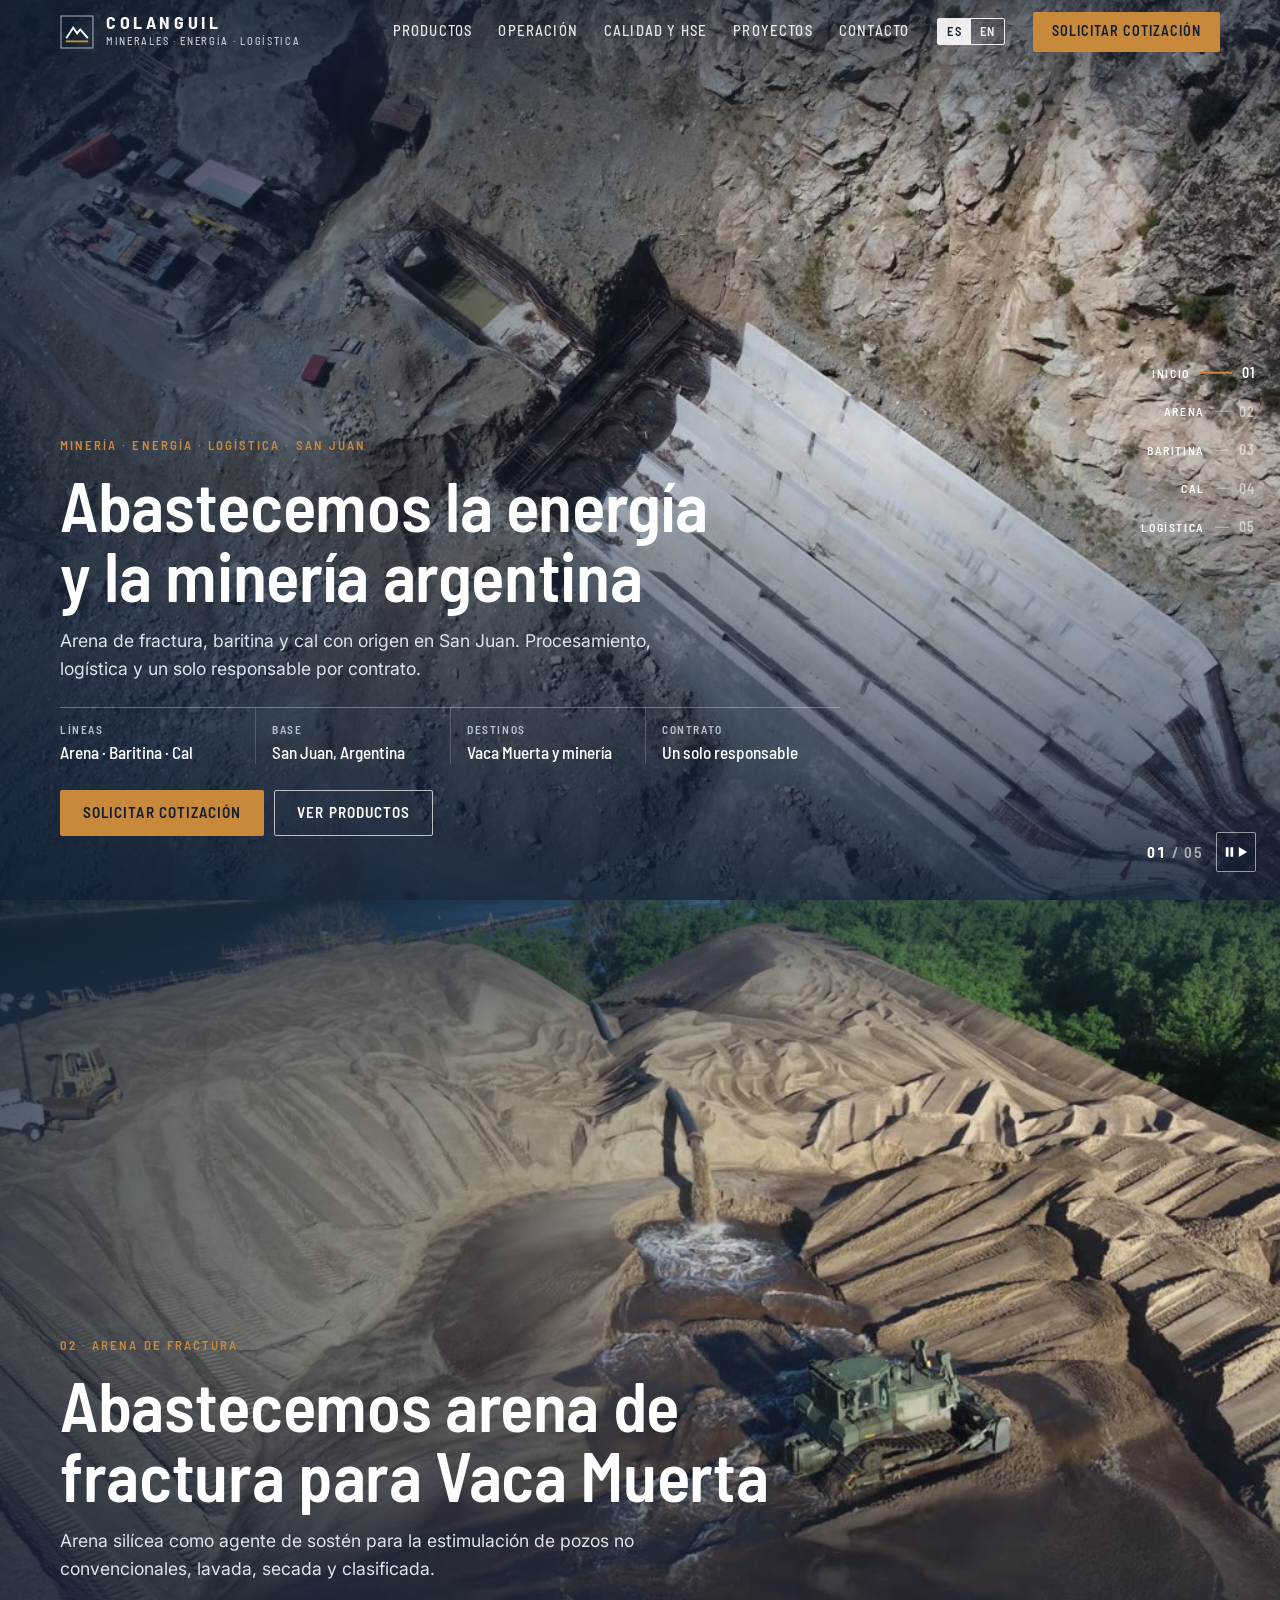
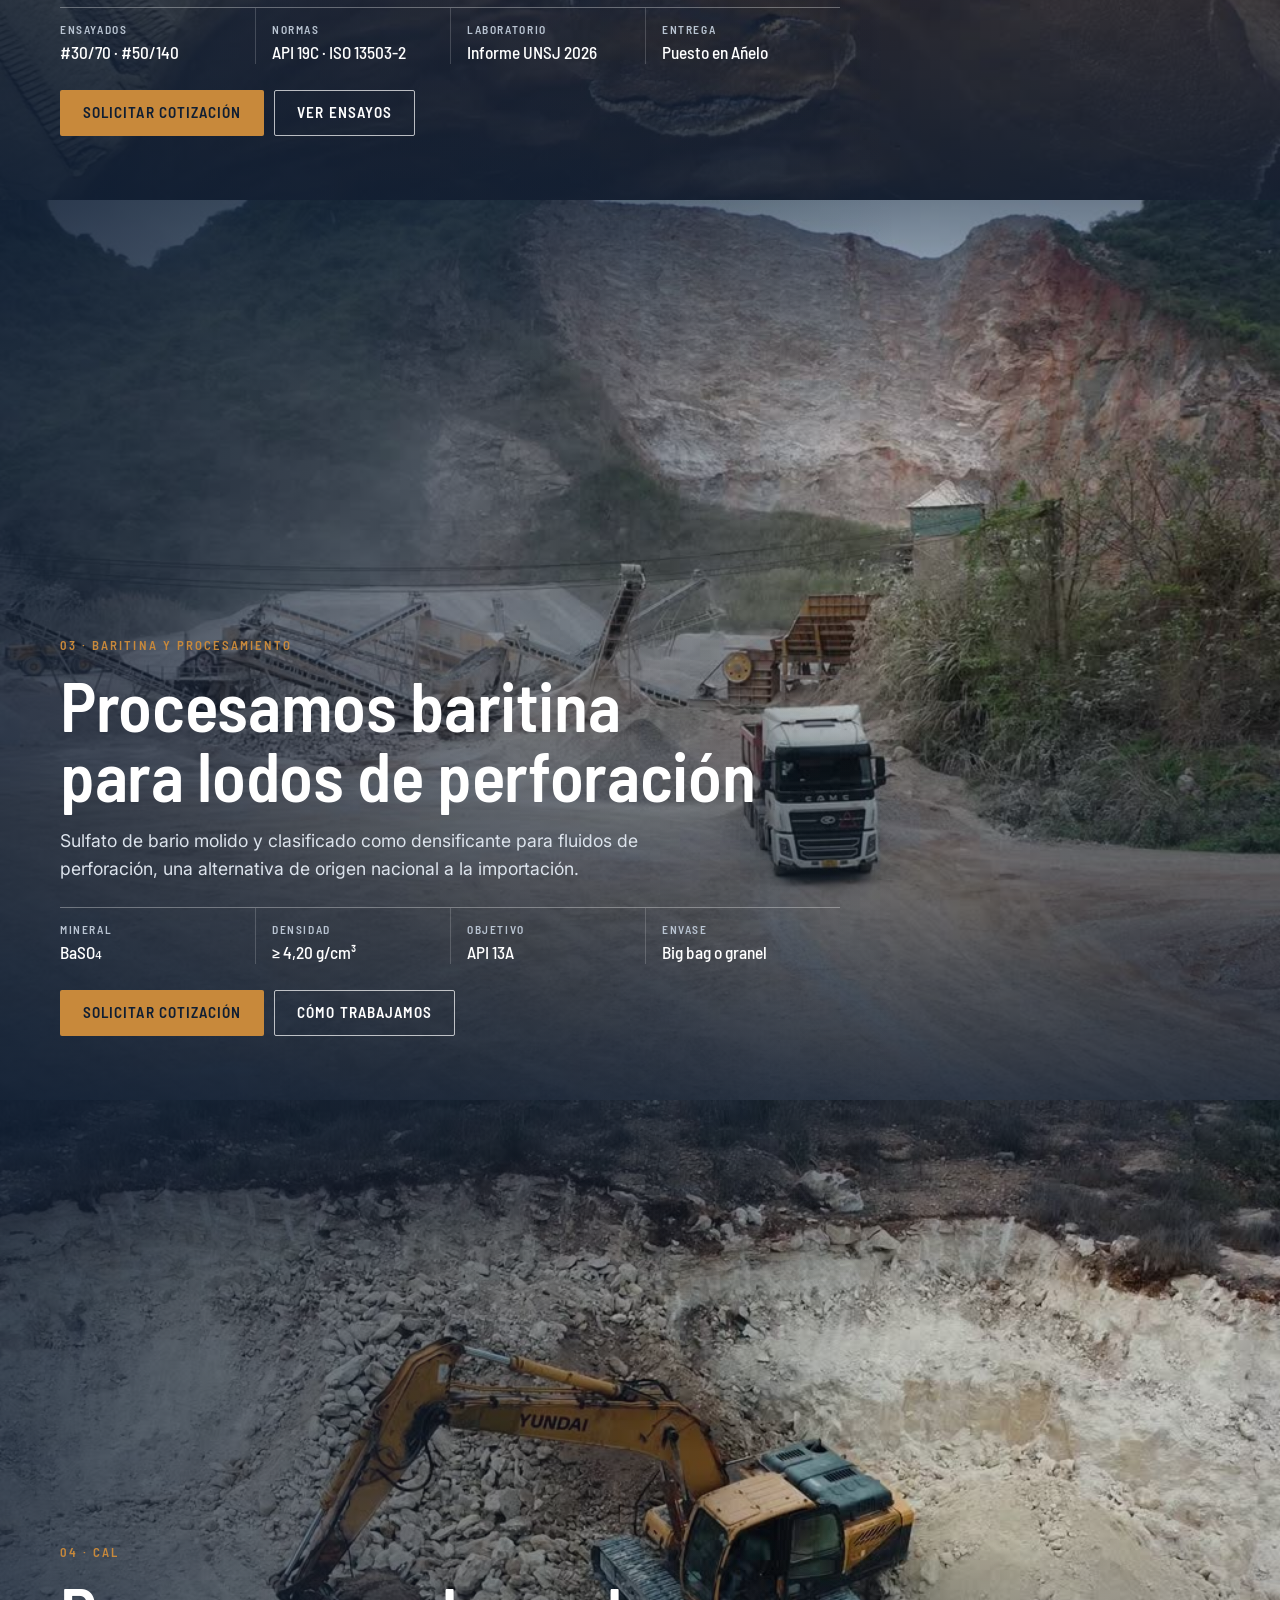
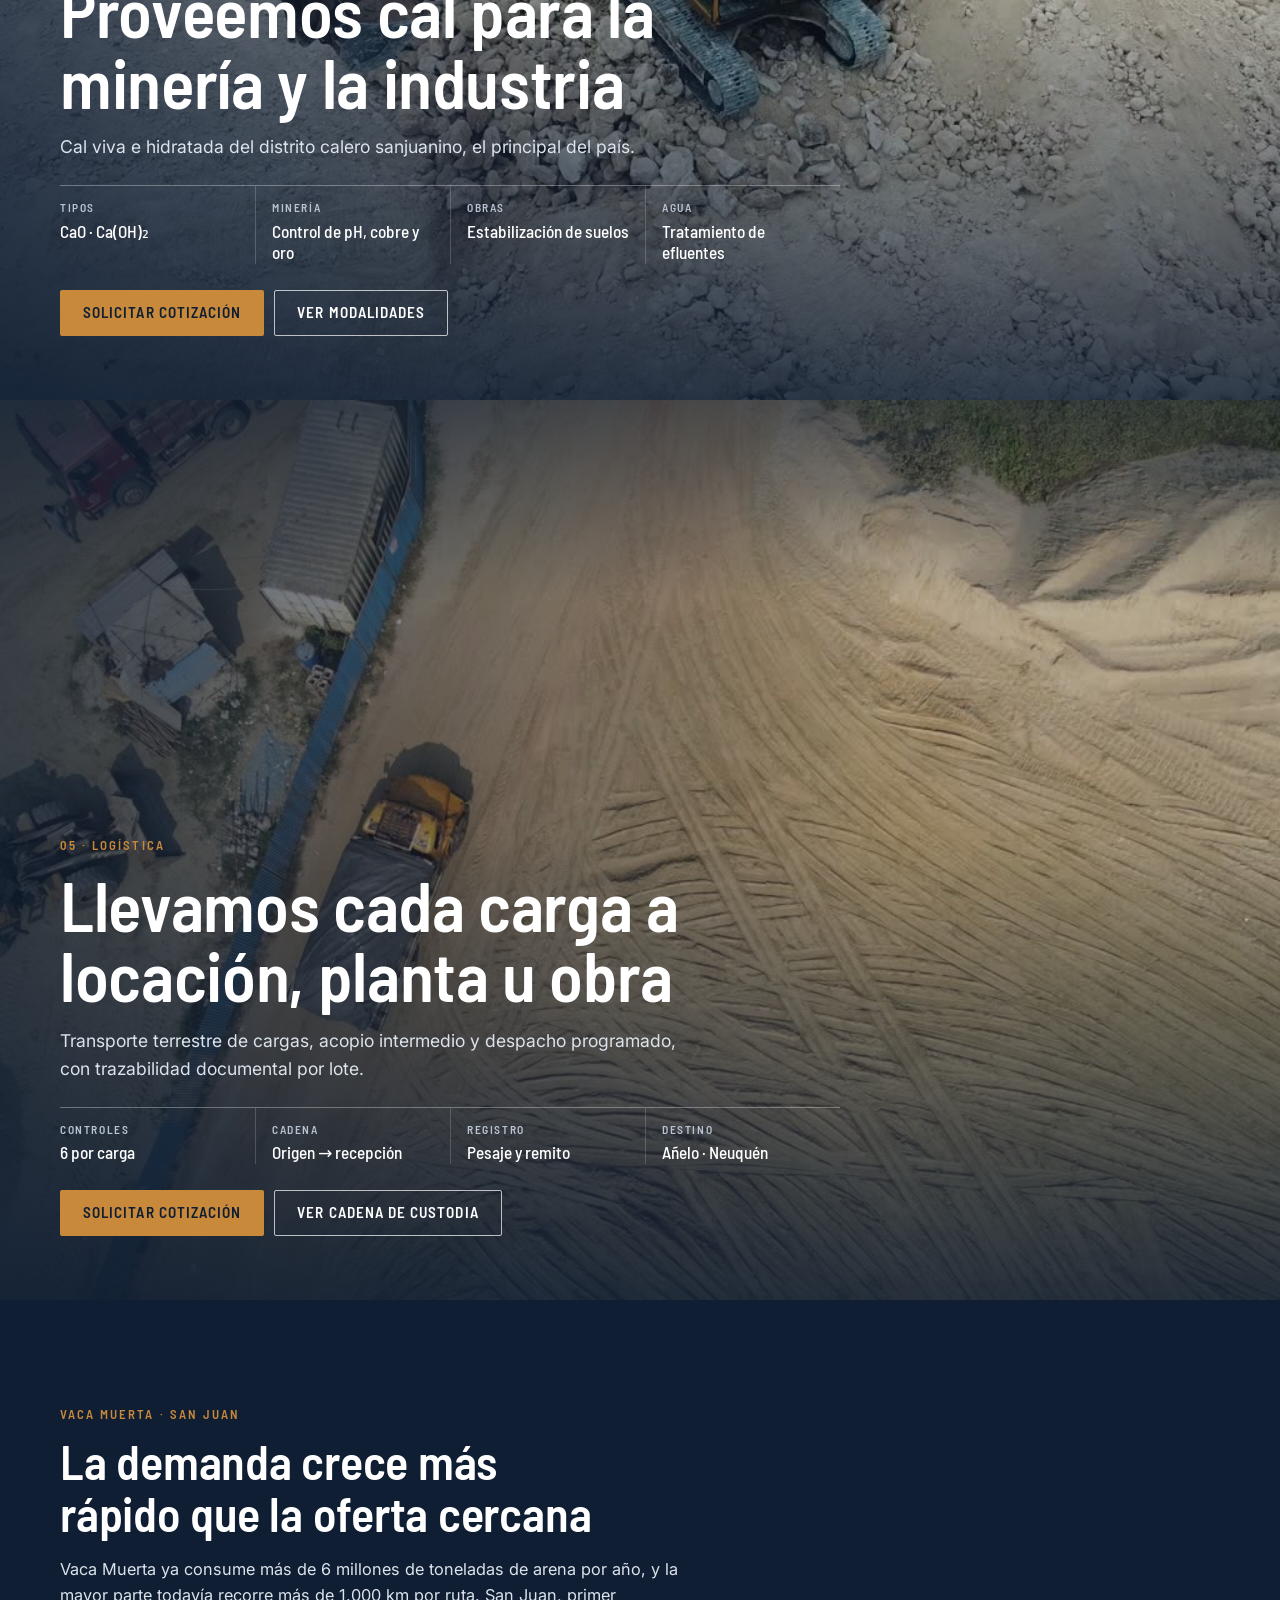
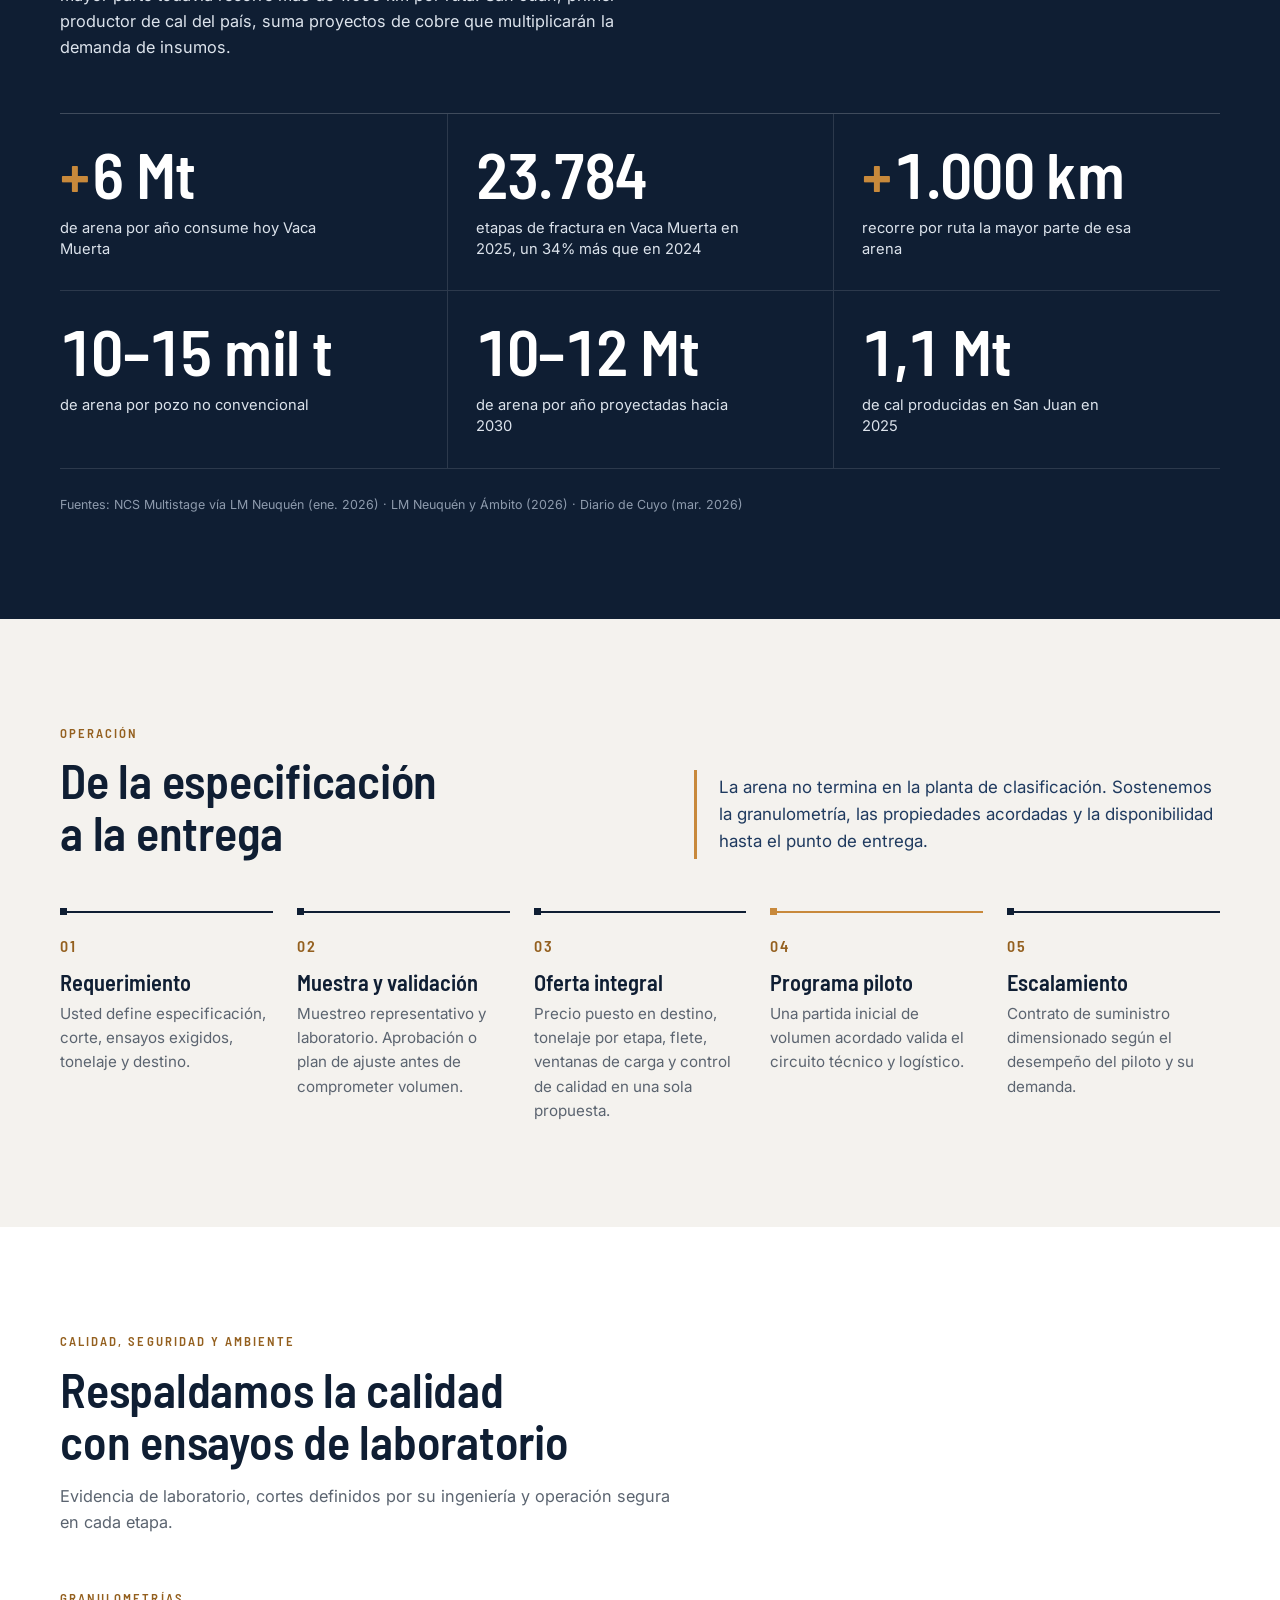
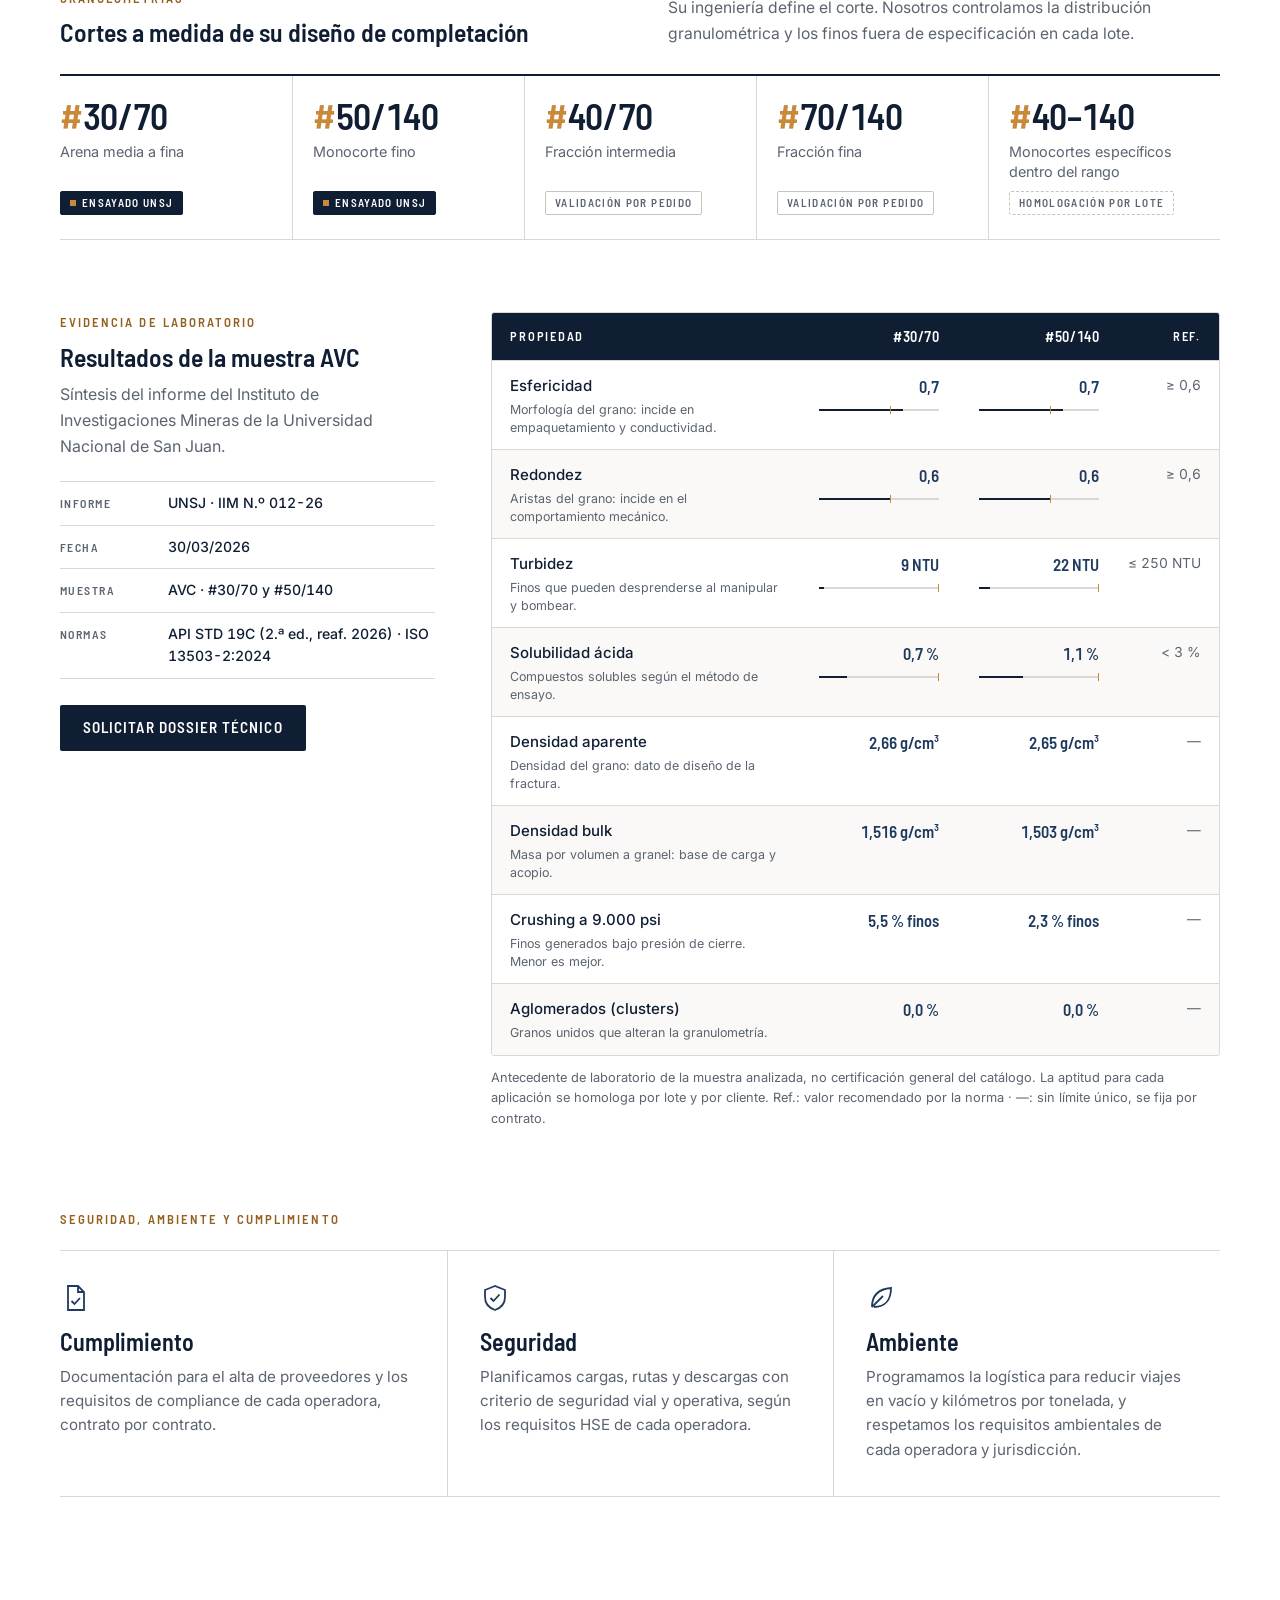
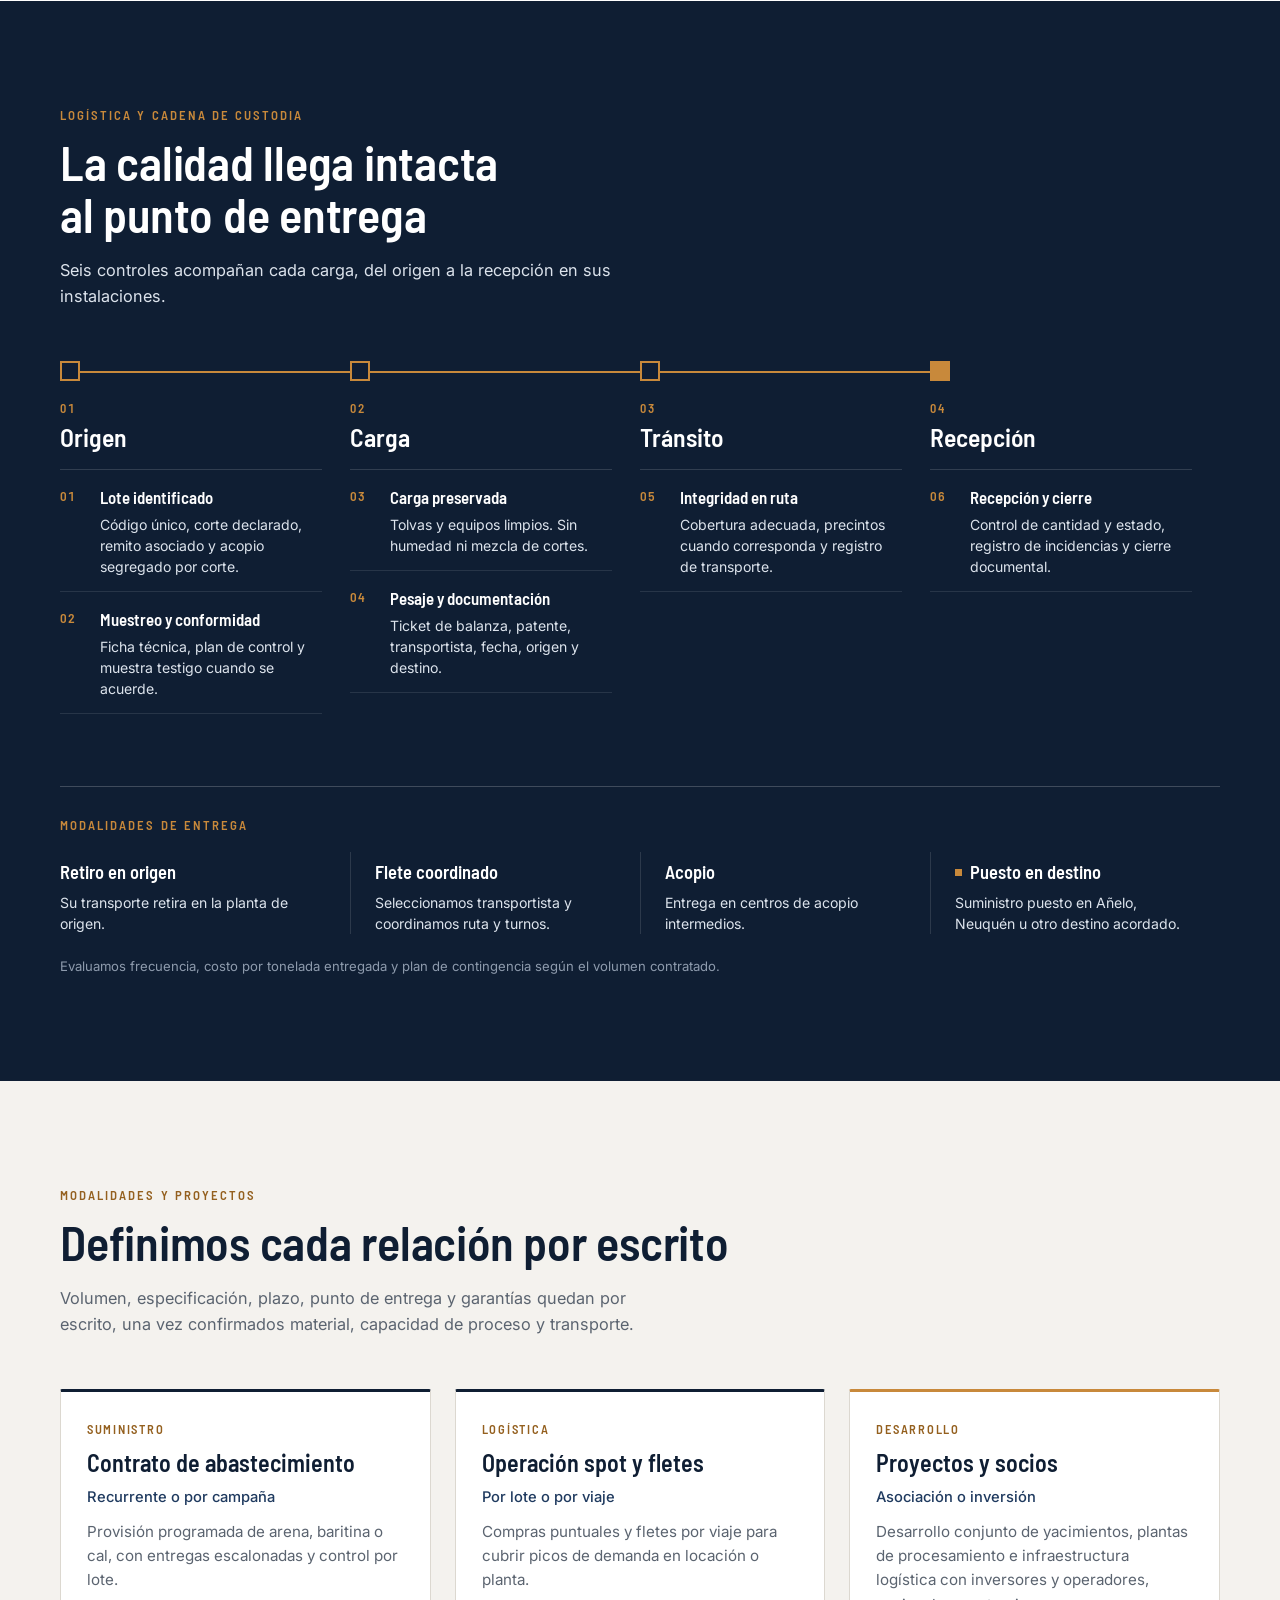
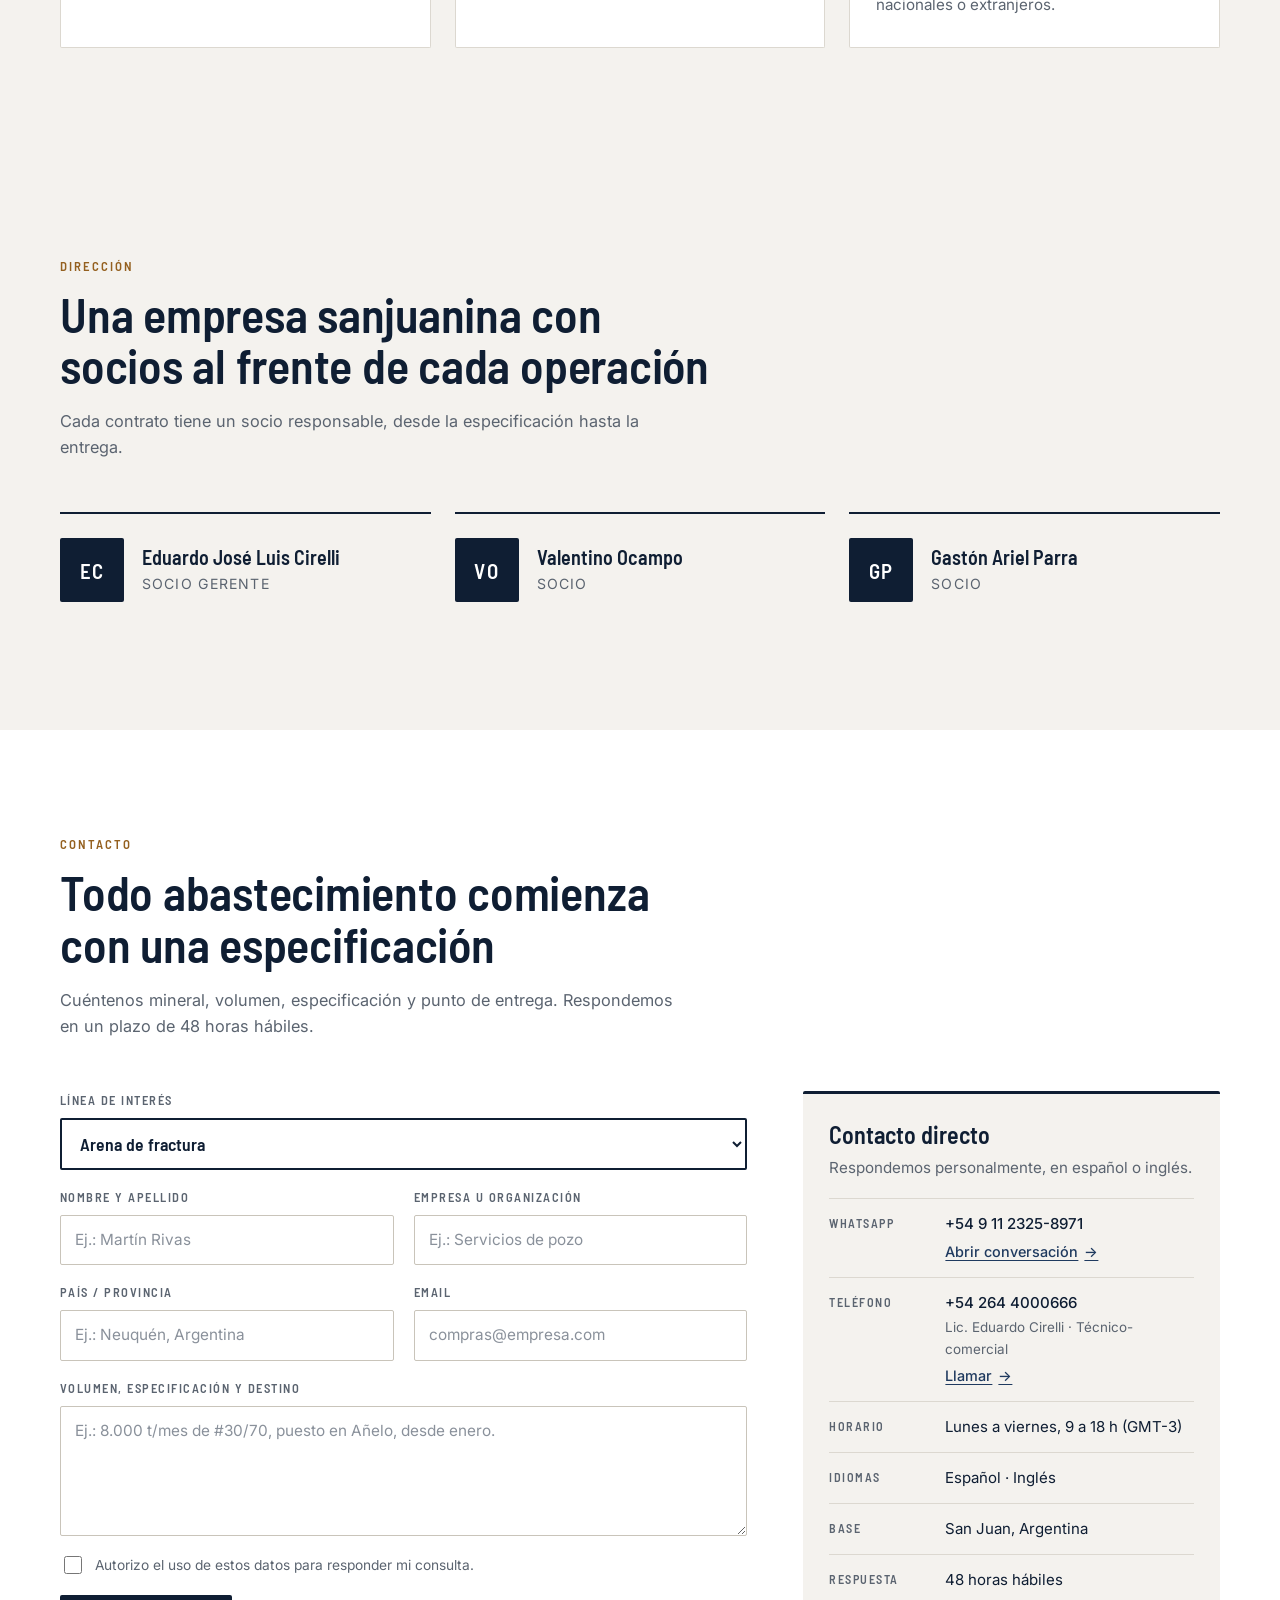
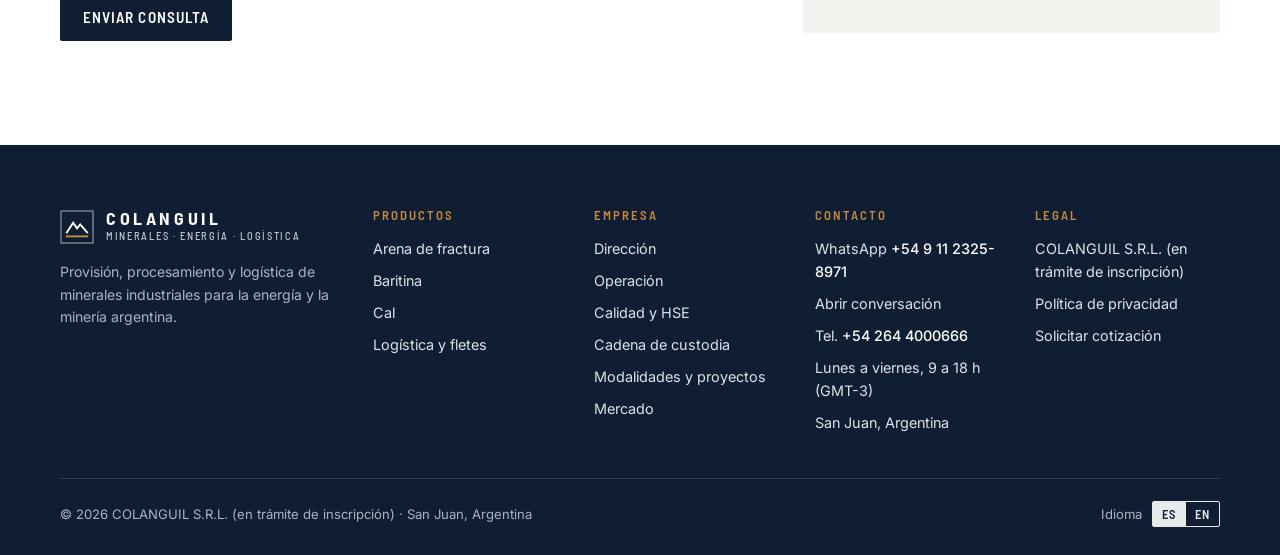
==== commit 91bb1c8c: "Integrar dossier técnico: ensayos UNSJ, granulometrías y cadena de custodia - Operación reescrita: c" ====
--- a/index.html
+++ b/index.html
@@ -3,13 +3,69 @@
 <head>
 <meta charset="UTF-8">
 <meta name="viewport" content="width=device-width, initial-scale=1, viewport-fit=cover">
-<title>COLANGUIL S.R.L. — Minerales · Energía · Logística</title>
-<meta name="description" content="Provisión de arena de fractura, baritina y cal para la energía y la minería argentina, con origen en San Juan. Procesamiento, logística y proyectos.">
+<title>Arena de fractura, baritina y cal | COLANGUIL S.R.L. · San Juan</title>
+<meta name="description" content="Arena de fractura #30/70 y #50/140 ensayada bajo API 19C / ISO 13503-2, baritina y cal desde San Juan. Suministro programado y entrega en Añelo.">
+<meta name="robots" content="index, follow, max-image-preview:large">
+<link rel="canonical" href="https://colanguilgroup.com/">
 <meta name="theme-color" content="#0F1E33">
-<meta property="og:title" content="COLANGUIL S.R.L. — Minerales · Energía · Logística">
-<meta property="og:description" content="Arena de fractura, baritina y cal para Vaca Muerta y la minería, desde San Juan.">
+<meta name="geo.region" content="AR-J">
+<meta name="geo.placename" content="San Juan, Argentina">
+<meta property="og:site_name" content="COLANGUIL S.R.L.">
+<meta property="og:locale" content="es_AR">
+<meta property="og:locale:alternate" content="en_US">
 <meta property="og:type" content="website">
-<meta property="og:image" content="assets/img/cordillera-h.jpg">
+<meta property="og:url" content="https://colanguilgroup.com/">
+<meta property="og:title" content="COLANGUIL S.R.L. · Arena de fractura, baritina y cal">
+<meta property="og:description" content="Arena de fractura con ensayos UNSJ, baritina y cal desde San Juan. Suministro programado y cadena de custodia hasta Vaca Muerta.">
+<meta property="og:image" content="https://colanguilgroup.com/assets/img/cordillera-h.jpg">
+<meta property="og:image:width" content="1280">
+<meta property="og:image:height" content="720">
+<meta name="twitter:card" content="summary_large_image">
+<meta name="twitter:title" content="COLANGUIL S.R.L. · Arena de fractura, baritina y cal">
+<meta name="twitter:description" content="Arena de fractura con ensayos UNSJ, baritina y cal desde San Juan. Suministro programado y cadena de custodia hasta Vaca Muerta.">
+<meta name="twitter:image" content="https://colanguilgroup.com/assets/img/cordillera-h.jpg">
+<script type="application/ld+json">
+{
+  "@context": "https://schema.org",
+  "@graph": [
+    {
+      "@type": "Organization",
+      "@id": "https://colanguilgroup.com/#org",
+      "name": "COLANGUIL S.R.L.",
+      "alternateName": "Colanguil Group",
+      "url": "https://colanguilgroup.com/",
+      "logo": "https://colanguilgroup.com/assets/img/logo.png",
+      "description": "Provisión, procesamiento y logística de arena de fractura, baritina y cal para la energía y la minería argentina.",
+      "areaServed": ["Argentina", "Vaca Muerta", "San Juan", "Neuquén", "Añelo"],
+      "address": {"@type": "PostalAddress", "addressRegion": "San Juan", "addressCountry": "AR"},
+      "telephone": "+54-264-400-0666",
+      "contactPoint": [
+        {"@type": "ContactPoint", "telephone": "+54-9-11-2325-8971", "contactType": "sales", "availableLanguage": ["Spanish", "English"], "areaServed": "AR"},
+        {"@type": "ContactPoint", "telephone": "+54-264-400-0666", "contactType": "technical support", "name": "Lic. Eduardo Cirelli", "availableLanguage": ["Spanish"], "areaServed": "AR"}
+      ],
+      "knowsAbout": ["Arena de fractura", "Agente de sostén (proppant)", "Arena silícea", "Fractura hidráulica", "Granulometría 30/70", "Granulometría 50/140", "Granulometría 40/70", "Granulometría 70/140", "API STD 19C", "ISO 13503-2", "Cadena de custodia", "Baritina", "Lodos de perforación", "Cal viva", "Cal hidratada", "Vaca Muerta", "Minería"],
+      "founder": [
+        {"@type": "Person", "name": "Eduardo José Luis Cirelli", "jobTitle": "Socio gerente"},
+        {"@type": "Person", "name": "Valentino Ocampo", "jobTitle": "Socio"},
+        {"@type": "Person", "name": "Gastón Ariel Parra", "jobTitle": "Socio"}
+      ]
+    },
+    {
+      "@type": "WebSite",
+      "@id": "https://colanguilgroup.com/#web",
+      "url": "https://colanguilgroup.com/",
+      "name": "COLANGUIL S.R.L.",
+      "inLanguage": ["es-AR", "en"],
+      "publisher": {"@id": "https://colanguilgroup.com/#org"}
+    },
+    {"@type": "Service", "name": "Arena de fractura para Vaca Muerta", "serviceType": "Provisión de agente de sostén", "description": "Arena silícea para fractura hidráulica en cortes #30/70 y #50/140 (ensayados, Informe UNSJ N.º 012-26) y #40/70, #70/140 a validar por pedido. Entrega en origen, acopio o puesta en Añelo.", "provider": {"@id": "https://colanguilgroup.com/#org"}, "areaServed": ["Vaca Muerta", "Añelo", "Neuquén"]},
+    {"@type": "Service", "name": "Baritina para lodos de perforación", "serviceType": "Provisión y molienda de baritina", "provider": {"@id": "https://colanguilgroup.com/#org"}, "areaServed": "Argentina"},
+    {"@type": "Service", "name": "Cal para minería e industria", "serviceType": "Provisión de cal viva e hidratada", "provider": {"@id": "https://colanguilgroup.com/#org"}, "areaServed": "Argentina"},
+    {"@type": "Service", "name": "Logística y fletes de minerales", "serviceType": "Transporte terrestre de cargas", "description": "Transporte, acopio y despacho programado con cadena de custodia: seis controles por carga, del origen a la recepción.", "provider": {"@id": "https://colanguilgroup.com/#org"}, "areaServed": "Argentina"}
+  ]
+}
+</script>
+<link rel="apple-touch-icon" href="assets/img/logo.png">
 <link rel="icon" href="assets/img/favicon.svg" type="image/svg+xml">
 <link rel="preconnect" href="https://fonts.googleapis.com">
 <link rel="preconnect" href="https://fonts.gstatic.com" crossorigin>
@@ -115,14 +171,14 @@
       <h2 id="t2" data-t="ch2_t">Abastecemos arena de fractura para Vaca Muerta</h2>
       <p class="lead" data-t="ch2_p">Arena silícea como agente de sostén para la estimulación de pozos no convencionales, lavada, secada y clasificada.</p>
       <dl class="ficha">
-        <div><dt data-t="ch2_k1">Mallas</dt><dd>30/50 · 40/70 · 100</dd></div>
-        <div><dt data-t="ch2_k2">Referencia</dt><dd>ISO 13503-2 / API RP 19C</dd></div>
-        <div><dt data-t="ch2_k3">Proceso</dt><dd data-t="ch2_v3">Lavado, secado, clasificación</dd></div>
-        <div><dt data-t="ch2_k4">Entrega</dt><dd data-t="ch2_v4">Acopio y despacho a locación</dd></div>
+        <div><dt data-t="ch2_k1">Ensayados</dt><dd>#30/70 · #50/140</dd></div>
+        <div><dt data-t="ch2_k2">Normas</dt><dd>API 19C · ISO 13503-2</dd></div>
+        <div><dt data-t="ch2_k3">Laboratorio</dt><dd data-t="ch2_v3">Informe UNSJ 2026</dd></div>
+        <div><dt data-t="ch2_k4">Entrega</dt><dd data-t="ch2_v4">Puesto en Añelo</dd></div>
       </dl>
       <div class="actions">
         <a href="#contacto" class="btn btn-ocre" data-line="arena" data-t="cta">Solicitar cotización</a>
-        <a href="#calidad" class="btn btn-line" data-t="ch2_c2">Ver ficha</a>
+        <a href="#ensayos" class="btn btn-line" data-t="ch2_c2">Ver ensayos</a>
       </div>
     </div></div></div>
   </section>
@@ -142,7 +198,7 @@
       </dl>
       <div class="actions">
         <a href="#contacto" class="btn btn-ocre" data-line="baritina" data-t="cta">Solicitar cotización</a>
-        <a href="#calidad" class="btn btn-line" data-t="ch2_c2">Ver ficha</a>
+        <a href="#operacion" class="btn btn-line" data-t="ch3_c2">Cómo trabajamos</a>
       </div>
     </div></div></div>
   </section>
@@ -175,14 +231,14 @@
       <h2 id="t5" data-t="ch5_t">Llevamos cada carga a locación, planta u obra</h2>
       <p class="lead" data-t="ch5_p">Transporte terrestre de cargas, acopio intermedio y despacho programado, con trazabilidad documental por lote.</p>
       <dl class="ficha">
-        <div><dt data-t="ch5_k1">Transporte</dt><dd data-t="ch5_v1">Terrestre de cargas</dd></div>
-        <div><dt data-t="ch5_k2">Acopio</dt><dd data-t="ch5_v2">Intermedio</dd></div>
-        <div><dt data-t="ch5_k3">Despacho</dt><dd data-t="ch5_v3">Programado</dd></div>
-        <div><dt data-t="ch5_k4">Control</dt><dd data-t="ch5_v4">Trazabilidad por lote</dd></div>
+        <div><dt data-t="ch5_k1">Controles</dt><dd data-t="ch5_v1">6 por carga</dd></div>
+        <div><dt data-t="ch5_k2">Cadena</dt><dd data-t="ch5_v2">Origen → recepción</dd></div>
+        <div><dt data-t="ch5_k3">Registro</dt><dd data-t="ch5_v3">Pesaje y remito</dd></div>
+        <div><dt data-t="ch5_k4">Destino</dt><dd data-t="ch5_v4">Añelo · Neuquén</dd></div>
       </dl>
       <div class="actions">
         <a href="#contacto" class="btn btn-ocre" data-line="logistica" data-t="cta">Solicitar cotización</a>
-        <a href="#operacion" class="btn btn-line" data-t="ch5_c2">Ver operación</a>
+        <a href="#custodia" class="btn btn-line" data-t="ch5_c2">Ver cadena de custodia</a>
       </div>
     </div></div></div>
   </section>
@@ -215,16 +271,17 @@
       <div class="ops-top">
         <div class="sec-head">
           <span class="eyebrow" data-t="f_eye">Operación</span>
-          <h2 id="op-t" data-t="f_title">Cumplimos la especificación y llegamos a destino</h2>
-        </div>
-        <p class="quote" data-t="f_quote">En minerales industriales el valor no está solo en el yacimiento. Está en cumplir la especificación lote a lote y llegar al pozo o a la planta en el plazo que exige la operación.</p>
-      </div>
-      <div class="steps">
-        <div class="step"><span class="n">01</span><h3 data-t="f1t">Origen y calidad</h3><p data-t="f1p">Selección de yacimientos y canteras, caracterización y ensayos de laboratorio antes de comprometer volumen.</p></div>
-        <div class="step"><span class="n">02</span><h3 data-t="f2t">Procesamiento</h3><p data-t="f2p">Lavado, secado, clasificación y molienda hasta la especificación que pide cada cliente.</p></div>
-        <div class="step"><span class="n">03</span><h3 data-t="f3t">Logística</h3><p data-t="f3p">Transporte terrestre de cargas, acopio intermedio y despacho programado a locación, planta u obra.</p></div>
-        <div class="step"><span class="n">04</span><h3 data-t="f4t">Cumplimiento</h3><p data-t="f4p">Trazabilidad documental por lote y adecuación a los requisitos de alta de proveedores, HSE y compliance de cada operadora.</p></div>
-      </div>
+          <h2 id="op-t" data-t="f_title">De la especificación a la entrega</h2>
+        </div>
+        <p class="quote" data-t="f_quote">La arena no termina en la planta de clasificación. Sostenemos la granulometría, las propiedades acordadas y la disponibilidad hasta el punto de entrega.</p>
+      </div>
+      <ol class="steps steps--5">
+        <li class="step"><span class="n">01</span><h3 data-t="f1t">Requerimiento</h3><p data-t="f1p">Usted define especificación, corte, ensayos exigidos, tonelaje y destino.</p></li>
+        <li class="step"><span class="n">02</span><h3 data-t="f2t">Muestra y validación</h3><p data-t="f2p">Muestreo representativo y laboratorio. Aprobación o plan de ajuste antes de comprometer volumen.</p></li>
+        <li class="step"><span class="n">03</span><h3 data-t="f3t">Oferta integral</h3><p data-t="f3p">Precio puesto en destino, tonelaje por etapa, flete, ventanas de carga y control de calidad en una sola propuesta.</p></li>
+        <li class="step is-key"><span class="n">04</span><h3 data-t="f4t">Programa piloto</h3><p data-t="f4p">Una partida inicial de volumen acordado valida el circuito técnico y logístico.</p></li>
+        <li class="step"><span class="n">05</span><h3 data-t="f5t">Escalamiento</h3><p data-t="f5p">Contrato de suministro dimensionado según el desempeño del piloto y su demanda.</p></li>
+      </ol>
     </div>
   </section>
 
@@ -232,19 +289,115 @@
     <div class="wrap">
       <div class="sec-head">
         <span class="eyebrow" data-t="q_eye">Calidad, seguridad y ambiente</span>
-        <h2 id="q-t" data-t="q_title">Controlamos cada lote y cuidamos cada operación</h2>
-        <p data-t="q_lead">Trabajamos con la especificación de cada cliente como punto de partida y con los requisitos HSE de cada operadora como condición para empezar.</p>
-      </div>
+        <h2 id="q-t" data-t="q_title">Respaldamos la calidad con ensayos de laboratorio</h2>
+        <p data-t="q_lead">Evidencia de laboratorio, cortes definidos por su ingeniería y operación segura en cada etapa.</p>
+      </div>
+
+      <div class="cuts-head">
+        <div>
+          <span class="eyebrow" data-t="cut_e">Granulometrías</span>
+          <h3 data-t="cut_t">Cortes a medida de su diseño de completación</h3>
+        </div>
+        <p data-t="cut_p">Su ingeniería define el corte. Nosotros controlamos la distribución granulométrica y los finos fuera de especificación en cada lote.</p>
+      </div>
+      <ul class="cuts">
+        <li class="cut"><b class="cut-m"><span class="hash">#</span>30/70</b><p data-t="cut1">Arena media a fina</p><span class="chip chip-ok" data-t="chip_ok">Ensayado UNSJ</span></li>
+        <li class="cut"><b class="cut-m"><span class="hash">#</span>50/140</b><p data-t="cut2">Monocorte fino</p><span class="chip chip-ok" data-t="chip_ok">Ensayado UNSJ</span></li>
+        <li class="cut"><b class="cut-m"><span class="hash">#</span>40/70</b><p data-t="cut3">Fracción intermedia</p><span class="chip" data-t="chip_val">Validación por pedido</span></li>
+        <li class="cut"><b class="cut-m"><span class="hash">#</span>70/140</b><p data-t="cut4">Fracción fina</p><span class="chip" data-t="chip_val">Validación por pedido</span></li>
+        <li class="cut"><b class="cut-m"><span class="hash">#</span>40–140</b><p data-t="cut5">Monocortes específicos dentro del rango</p><span class="chip chip-hom" data-t="chip_hom">Homologación por lote</span></li>
+      </ul>
+
+      <div class="spec lab" id="ensayos">
+        <div class="txt">
+          <span class="eyebrow" data-t="q_tab_e">Evidencia de laboratorio</span>
+          <h3 data-t="q_tab_t">Resultados de la muestra AVC</h3>
+          <p data-t="q_tab_p">Síntesis del informe del Instituto de Investigaciones Mineras de la Universidad Nacional de San Juan.</p>
+          <dl class="lab-meta">
+            <div><dt data-t="lm_k1">Informe</dt><dd data-t="lm_v1">UNSJ · IIM N.º 012-26</dd></div>
+            <div><dt data-t="lm_k2">Fecha</dt><dd data-t="lm_v2">30/03/2026</dd></div>
+            <div><dt data-t="lm_k3">Muestra</dt><dd data-t="lm_v3">AVC · #30/70 y #50/140</dd></div>
+            <div><dt data-t="lm_k4">Normas</dt><dd data-t="lm_v4">API STD 19C (2.ª ed., reaf. 2026) · ISO 13503-2:2024</dd></div>
+          </dl>
+          <a href="#contacto" class="btn btn-navy" data-line="arena" data-req="dossier" data-t="lab_cta">Solicitar dossier técnico</a>
+        </div>
+        <div>
+          <div class="tbl tbl-lab">
+            <table>
+              <caption class="sr-only" data-t="lab_cap">Resultados de laboratorio de la muestra AVC, cortes #30/70 y #50/140</caption>
+              <thead><tr>
+                <th scope="col" data-t="t_h1">Propiedad</th>
+                <th scope="col">#30/70</th>
+                <th scope="col">#50/140</th>
+                <th scope="col" data-t="t_h3">Ref.</th>
+              </tr></thead>
+              <tbody>
+                <tr>
+                  <th scope="row"><span data-t="t1">Esfericidad</span><span class="pd" data-t="lab_d1">Morfología del grano: incide en empaquetamiento y conductividad.</span></th>
+                  <td data-label="#30/70"><span data-t="lv07">0,7</span><span class="meter" style="--v:.7;--ref:.6" aria-hidden="true"></span></td>
+                  <td data-label="#50/140"><span data-t="lv07">0,7</span><span class="meter" style="--v:.7;--ref:.6" aria-hidden="true"></span></td>
+                  <td data-label="Ref." data-t="lr06">≥ 0,6</td>
+                </tr>
+                <tr>
+                  <th scope="row"><span data-t="lab_r2">Redondez</span><span class="pd" data-t="lab_d2">Aristas del grano: incide en el comportamiento mecánico.</span></th>
+                  <td data-label="#30/70"><span data-t="lv06">0,6</span><span class="meter" style="--v:.6;--ref:.6" aria-hidden="true"></span></td>
+                  <td data-label="#50/140"><span data-t="lv06">0,6</span><span class="meter" style="--v:.6;--ref:.6" aria-hidden="true"></span></td>
+                  <td data-label="Ref." data-t="lr06">≥ 0,6</td>
+                </tr>
+                <tr>
+                  <th scope="row"><span data-t="t3">Turbidez</span><span class="pd" data-t="lab_d3">Finos que pueden desprenderse al manipular y bombear.</span></th>
+                  <td data-label="#30/70"><span>9 NTU</span><span class="meter" style="--v:.036;--ref:1" aria-hidden="true"></span></td>
+                  <td data-label="#50/140"><span>22 NTU</span><span class="meter" style="--v:.088;--ref:1" aria-hidden="true"></span></td>
+                  <td data-label="Ref.">≤ 250 NTU</td>
+                </tr>
+                <tr>
+                  <th scope="row"><span data-t="t2">Solubilidad ácida</span><span class="pd" data-t="lab_d4">Compuestos solubles según el método de ensayo.</span></th>
+                  <td data-label="#30/70"><span data-t="lvs1">0,7 %</span><span class="meter" style="--v:.233;--ref:1" aria-hidden="true"></span></td>
+                  <td data-label="#50/140"><span data-t="lvs2">1,1 %</span><span class="meter" style="--v:.367;--ref:1" aria-hidden="true"></span></td>
+                  <td data-label="Ref." data-t="lrs">&lt; 3 %</td>
+                </tr>
+                <tr>
+                  <th scope="row"><span data-t="lab_r5">Densidad aparente</span><span class="pd" data-t="lab_d5">Densidad del grano: dato de diseño de la fractura.</span></th>
+                  <td data-label="#30/70"><span data-t="lvd1">2,66 g/cm³</span></td>
+                  <td data-label="#50/140"><span data-t="lvd2">2,65 g/cm³</span></td>
+                  <td data-label="Ref."><span aria-hidden="true">—</span><span class="sr-only" data-t="lr_na">Sin límite único</span></td>
+                </tr>
+                <tr>
+                  <th scope="row"><span data-t="lab_r6">Densidad bulk</span><span class="pd" data-t="lab_d6">Masa por volumen a granel: base de carga y acopio.</span></th>
+                  <td data-label="#30/70"><span data-t="lvb1">1,516 g/cm³</span></td>
+                  <td data-label="#50/140"><span data-t="lvb2">1,503 g/cm³</span></td>
+                  <td data-label="Ref."><span aria-hidden="true">—</span><span class="sr-only" data-t="lr_na">Sin límite único</span></td>
+                </tr>
+                <tr>
+                  <th scope="row"><span data-t="lab_r7">Crushing a 9.000 psi</span><span class="pd" data-t="lab_d7">Finos generados bajo presión de cierre. Menor es mejor.</span></th>
+                  <td data-label="#30/70"><span data-t="lvc1">5,5 % finos</span></td>
+                  <td data-label="#50/140"><span data-t="lvc2">2,3 % finos</span></td>
+                  <td data-label="Ref."><span aria-hidden="true">—</span><span class="sr-only" data-t="lr_na">Sin límite único</span></td>
+                </tr>
+                <tr>
+                  <th scope="row"><span data-t="lab_r8">Aglomerados (clusters)</span><span class="pd" data-t="lab_d8">Granos unidos que alteran la granulometría.</span></th>
+                  <td data-label="#30/70"><span data-t="lvk">0,0 %</span></td>
+                  <td data-label="#50/140"><span data-t="lvk">0,0 %</span></td>
+                  <td data-label="Ref."><span aria-hidden="true">—</span><span class="sr-only" data-t="lr_na">Sin límite único</span></td>
+                </tr>
+              </tbody>
+            </table>
+          </div>
+          <p class="spec-note" data-t="t_note">Antecedente de laboratorio de la muestra analizada, no certificación general del catálogo. La aptitud para cada aplicación se homologa por lote y por cliente. Ref.: valor recomendado por la norma · —: sin límite único, se fija por contrato.</p>
+        </div>
+      </div>
+
+      <span class="eyebrow sub-eye" data-t="q_hse_e">Seguridad, ambiente y cumplimiento</span>
       <div class="pillars">
         <div class="pillar">
-          <svg viewBox="0 0 30 30" fill="none" aria-hidden="true"><circle cx="13" cy="13" r="8.5" stroke="currentColor" stroke-width="1.8"/><path d="m19.2 19.2 7 7M9.5 13l2.5 2.5 4.5-5" stroke="currentColor" stroke-width="1.8"/></svg>
-          <h3 data-t="q1t">Calidad</h3>
-          <p data-t="q1p">Caracterización y ensayos de laboratorio antes de comprometer volumen, control por lote y trazabilidad documental desde el origen hasta la entrega.</p>
+          <svg viewBox="0 0 30 30" fill="none" aria-hidden="true"><path d="M8 3h10l6 6v18H8z" stroke="currentColor" stroke-width="1.8"/><path d="M18 3v6h6M11.5 18l3 3 5.5-6" stroke="currentColor" stroke-width="1.8"/></svg>
+          <h3 data-t="q1t">Cumplimiento</h3>
+          <p data-t="q1p">Documentación para el alta de proveedores y los requisitos de compliance de cada operadora, contrato por contrato.</p>
         </div>
         <div class="pillar">
           <svg viewBox="0 0 30 30" fill="none" aria-hidden="true"><path d="M15 3 5 7v7c0 6.5 4.3 11 10 13 5.7-2 10-6.5 10-13V7L15 3Z" stroke="currentColor" stroke-width="1.8"/><path d="m10.5 15 3 3 6-6.5" stroke="currentColor" stroke-width="1.8"/></svg>
           <h3 data-t="q2t">Seguridad</h3>
-          <p data-t="q2p">Adecuación a los requisitos de alta de proveedores y HSE de cada operadora. Planificamos cargas, rutas y descargas con criterio de seguridad vial y operativa.</p>
+          <p data-t="q2p">Planificamos cargas, rutas y descargas con criterio de seguridad vial y operativa, según los requisitos HSE de cada operadora.</p>
         </div>
         <div class="pillar">
           <svg viewBox="0 0 30 30" fill="none" aria-hidden="true"><path d="M6 24C6 12 13 6 25 5c0 12-6 19-17 19" stroke="currentColor" stroke-width="1.8"/><path d="M6 24 17 13" stroke="currentColor" stroke-width="1.8"/></svg>
@@ -252,27 +405,53 @@
           <p data-t="q3p">Programamos la logística para reducir viajes en vacío y kilómetros por tonelada, y respetamos los requisitos ambientales de cada operadora y jurisdicción.</p>
         </div>
       </div>
-      <div class="spec">
-        <div class="txt">
-          <span class="eyebrow" data-t="q_tab_e">Ficha técnica</span>
-          <h3 data-t="q_tab_t">Parámetros de referencia</h3>
-          <p data-t="q_tab_p">Los valores orientativos con los que trabajamos para arena de fractura y baritina. Cada contrato fija su propia especificación y su plan de muestreo.</p>
-        </div>
-        <div>
-          <div class="tbl">
-            <table>
-              <thead><tr><th scope="col" data-t="t_h1">Parámetro de referencia</th><th scope="col" data-t="t_h2">Valor</th></tr></thead>
-              <tbody>
-                <tr><td data-t="t5">Arena · mallas</td><td>30/50 · 40/70 · 100</td></tr>
-                <tr><td data-t="t1">Arena · esfericidad y redondez</td><td>≥ 0,6</td></tr>
-                <tr><td data-t="t2">Arena · solubilidad ácida</td><td>&lt; 3 %</td></tr>
-                <tr><td data-t="t3">Arena · turbidez</td><td>≤ 250 NTU</td></tr>
-                <tr><td data-t="t4">Baritina · densidad (API 13A)</td><td data-t="t4v">≥ 4,20 g/cm³</td></tr>
-              </tbody>
-            </table>
-          </div>
-          <p class="spec-note" data-t="t_note">Valores de referencia de ISO 13503-2 / API RP 19C y API 13A. La especificación final se acuerda con cada cliente.</p>
-        </div>
+    </div>
+  </section>
+
+  <section class="sec custody on-dark" id="custodia" aria-labelledby="cc-t">
+    <div class="wrap">
+      <div class="sec-head">
+        <span class="eyebrow" data-t="cc_eye">Logística y cadena de custodia</span>
+        <h2 id="cc-t" data-t="cc_t">La calidad llega intacta al punto de entrega</h2>
+        <p data-t="cc_lead">Seis controles acompañan cada carga, del origen a la recepción en sus instalaciones.</p>
+      </div>
+      <ol class="chain">
+        <li class="stage">
+          <span class="node" aria-hidden="true"></span><span class="stage-n">01</span><h3 data-t="cc_s1">Origen</h3>
+          <ul class="ctrl">
+            <li><span class="cn">01</span><div><b data-t="cc_c1t">Lote identificado</b><p data-t="cc_c1p">Código único, corte declarado, remito asociado y acopio segregado por corte.</p></div></li>
+            <li><span class="cn">02</span><div><b data-t="cc_c2t">Muestreo y conformidad</b><p data-t="cc_c2p">Ficha técnica, plan de control y muestra testigo cuando se acuerde.</p></div></li>
+          </ul>
+        </li>
+        <li class="stage">
+          <span class="node" aria-hidden="true"></span><span class="stage-n">02</span><h3 data-t="cc_s2">Carga</h3>
+          <ul class="ctrl">
+            <li><span class="cn">03</span><div><b data-t="cc_c3t">Carga preservada</b><p data-t="cc_c3p">Tolvas y equipos limpios. Sin humedad ni mezcla de cortes.</p></div></li>
+            <li><span class="cn">04</span><div><b data-t="cc_c4t">Pesaje y documentación</b><p data-t="cc_c4p">Ticket de balanza, patente, transportista, fecha, origen y destino.</p></div></li>
+          </ul>
+        </li>
+        <li class="stage">
+          <span class="node" aria-hidden="true"></span><span class="stage-n">03</span><h3 data-t="cc_s3">Tránsito</h3>
+          <ul class="ctrl">
+            <li><span class="cn">05</span><div><b data-t="cc_c5t">Integridad en ruta</b><p data-t="cc_c5p">Cobertura adecuada, precintos cuando corresponda y registro de transporte.</p></div></li>
+          </ul>
+        </li>
+        <li class="stage is-end">
+          <span class="node" aria-hidden="true"></span><span class="stage-n">04</span><h3 data-t="cc_s4">Recepción</h3>
+          <ul class="ctrl">
+            <li><span class="cn">06</span><div><b data-t="cc_c6t">Recepción y cierre</b><p data-t="cc_c6p">Control de cantidad y estado, registro de incidencias y cierre documental.</p></div></li>
+          </ul>
+        </li>
+      </ol>
+      <div class="mstrip-wrap">
+        <span class="eyebrow" data-t="md_e">Modalidades de entrega</span>
+        <ul class="mstrip">
+          <li><b data-t="md1t">Retiro en origen</b><span data-t="md1p">Su transporte retira en la planta de origen.</span></li>
+          <li><b data-t="md2t">Flete coordinado</b><span data-t="md2p">Seleccionamos transportista y coordinamos ruta y turnos.</span></li>
+          <li><b data-t="md3t">Acopio</b><span data-t="md3p">Entrega en centros de acopio intermedios.</span></li>
+          <li class="is-key"><b data-t="md4t">Puesto en destino</b><span data-t="md4p">Suministro puesto en Añelo, Neuquén u otro destino acordado.</span></li>
+        </ul>
+        <p class="mnote" data-t="md_note">Evaluamos frecuencia, costo por tonelada entregada y plan de contingencia según el volumen contratado.</p>
       </div>
     </div>
   </section>
@@ -282,11 +461,11 @@
       <div class="sec-head">
         <span class="eyebrow" data-t="fe_eye">Modalidades y proyectos</span>
         <h2 id="fe-t" data-t="fe_title">Definimos cada relación por escrito</h2>
-        <p data-t="fe_lead">Antes de empezar acordamos mineral, volumen, especificación, plazo y punto de entrega.</p>
+        <p data-t="fe_lead">Volumen, especificación, plazo, punto de entrega y garantías quedan por escrito, una vez confirmados material, capacidad de proceso y transporte.</p>
       </div>
       <div class="fees">
-        <div class="fee"><span class="who" data-t="fe1w">Suministro</span><h3 data-t="fe1t">Contrato de abastecimiento</h3><p class="how" data-t="fe1h">Volumen y especificación pactados</p><p data-t="fe1p">Provisión programada de arena, baritina o cal, con cronograma de entregas y control de calidad por lote.</p></div>
-        <div class="fee"><span class="who" data-t="fe2w">Logística</span><h3 data-t="fe2t">Operación spot y fletes</h3><p class="how" data-t="fe2h">Por lote o por viaje</p><p data-t="fe2p">Compras puntuales, transporte de cargas y acopio para cubrir picos de demanda en locación o planta.</p></div>
+        <div class="fee"><span class="who" data-t="fe1w">Suministro</span><h3 data-t="fe1t">Contrato de abastecimiento</h3><p class="how" data-t="fe1h">Recurrente o por campaña</p><p data-t="fe1p">Provisión programada de arena, baritina o cal, con entregas escalonadas y control por lote.</p></div>
+        <div class="fee"><span class="who" data-t="fe2w">Logística</span><h3 data-t="fe2t">Operación spot y fletes</h3><p class="how" data-t="fe2h">Por lote o por viaje</p><p data-t="fe2p">Compras puntuales y fletes por viaje para cubrir picos de demanda en locación o planta.</p></div>
         <div class="fee"><span class="who" data-t="fe3w">Desarrollo</span><h3 data-t="fe3t">Proyectos y socios</h3><p class="how" data-t="fe3h">Asociación o inversión</p><p data-t="fe3p">Desarrollo conjunto de yacimientos, plantas de procesamiento e infraestructura logística con inversores y operadores, nacionales o extranjeros.</p></div>
       </div>
     </div>
@@ -328,14 +507,22 @@
           <div class="field"><label for="f-co" data-t="cf2">Empresa u organización</label><input id="f-co" name="company" type="text" autocomplete="organization" data-tp="cp2" placeholder="Ej.: Servicios de pozo"></div>
           <div class="field"><label for="f-geo" data-t="cf3">País / provincia</label><input id="f-geo" name="geo" type="text" data-tp="cp3" placeholder="Ej.: Neuquén, Argentina"></div>
           <div class="field"><label for="f-mail" data-t="cf4">Email</label><input id="f-mail" name="email" type="email" autocomplete="email" data-tp="cp4" placeholder="compras@empresa.com"></div>
-          <div class="field full"><label for="f-msg" data-t="cf6">Volumen, especificación y destino</label><textarea id="f-msg" name="msg" data-tp="cp5" placeholder="Ej.: 8.000 t/mes de malla 40/70, entrega en locación zona Añelo, desde enero."></textarea></div>
+          <div class="field full"><label for="f-msg" data-t="cf6">Volumen, especificación y destino</label><textarea id="f-msg" name="msg" data-tp="cp5" placeholder="Ej.: 8.000 t/mes de #30/70, puesto en Añelo, desde enero."></textarea></div>
           <div class="consent"><input id="f-ok" name="consent" type="checkbox"><label for="f-ok" data-t="cf7">Autorizo el uso de estos datos para responder mi consulta.</label></div>
           <div class="form-actions"><button type="submit" class="btn btn-navy" id="f-send" data-t="cf8">Enviar consulta</button><p class="ok" id="f-done" role="status" hidden data-t="cf9">Recibido. Respondemos dentro de las 48 horas hábiles.</p></div>
         </form>
         <aside class="side" aria-labelledby="ci-t">
           <h3 id="ci-t" data-t="ci_t">Contacto directo</h3>
           <p data-t="ci_lead">Respondemos personalmente, en español o inglés.</p>
-          <div class="row"><div class="k">WhatsApp</div><div class="v"><span class="sel">+54 9 11 2325-8971</span><br><a class="tlink wa-link" href="https://wa.me/5491123258971" target="_blank" rel="noopener"><span data-t="ci_open">Abrir conversación</span> <span aria-hidden="true">→</span></a></div></div>
+          <div class="row"><div class="k">WhatsApp</div><div class="v"><span class="sel">+54 9 11 2325-8971</span><a class="tlink wa-link" href="https://wa.me/5491123258971" target="_blank" rel="noopener"><span data-t="ci_open">Abrir conversación</span> <span aria-hidden="true">→</span></a></div></div>
+          <div class="row">
+            <div class="k" data-t="ci_k7">Teléfono</div>
+            <div class="v">
+              <span class="sel">+54 264 4000666</span>
+              <span class="who" data-t="ci_v7">Lic. Eduardo Cirelli · Técnico-comercial</span>
+              <a class="tlink" href="tel:+542644000666"><span data-t="ci_call">Llamar</span> <span aria-hidden="true">→</span></a>
+            </div>
+          </div>
           <div class="row"><div class="k" data-t="ci_k4">Horario</div><div class="v" data-t="ci_hrs">Lunes a viernes, 9 a 18 h (GMT-3)</div></div>
           <div class="row"><div class="k" data-t="ci_k5">Idiomas</div><div class="v" data-t="ci_v5">Español · Inglés</div></div>
           <div class="row"><div class="k" data-t="ci_k3">Base</div><div class="v" data-t="ci_v3">San Juan, Argentina</div></div>
@@ -370,6 +557,7 @@
             <li><a href="#direccion" data-t="dir_eye">Dirección</a></li>
             <li><a href="#operacion" data-t="nav_o">Operación</a></li>
             <li><a href="#calidad" data-t="nav_q">Calidad y HSE</a></li>
+            <li><a href="#custodia" data-t="fl_cc">Cadena de custodia</a></li>
             <li><a href="#proyectos" data-t="fe_eye">Modalidades y proyectos</a></li>
             <li><a href="#cifras" data-t="fl_c">Mercado</a></li>
           </ul>
@@ -379,6 +567,7 @@
           <ul>
             <li>WhatsApp <span class="sel">+54 9 11 2325-8971</span></li>
             <li><a class="wa-link" href="https://wa.me/5491123258971" target="_blank" rel="noopener" data-t="ci_open">Abrir conversación</a></li>
+            <li>Tel. <span class="sel">+54 264 4000666</span></li>
             <li data-t="ci_hrs">Lunes a viernes, 9 a 18 h (GMT-3)</li>
             <li data-t="ci_v3">San Juan, Argentina</li>
           </ul>
--- a/assets/css/style.css
+++ b/assets/css/style.css
@@ -166,6 +166,7 @@
 .sec{padding-block:104px;scroll-margin-top:calc(var(--safe-t) + var(--hh))}
 .sec-head{max-width:760px;margin-bottom:52px}
 .sec-head h2{font-size:clamp(1.9rem,3.8vw,3rem);margin-top:12px;letter-spacing:-.005em}
+.after [id]{scroll-margin-top:calc(var(--safe-t) + var(--hh) + 16px)}
 .sec-head p{margin-top:16px;color:var(--stone);max-width:62ch;font-size:1.02rem}
 .on-dark .sec-head p{color:var(--on-dark)}
 @media (max-width:820px){.sec{padding-block:68px}.sec-head{margin-bottom:36px}}
@@ -200,6 +201,23 @@
 .step p{color:var(--stone);font-size:.95rem}
 @media (max-width:980px){.steps{grid-template-columns:repeat(2,minmax(0,1fr))}.ops-top{grid-template-columns:minmax(0,1fr);gap:28px}}
 @media (max-width:560px){.steps{grid-template-columns:minmax(0,1fr)}}
+/* 5 pasos: secuencia con marcador cuadrado sobre el borde; ≤1100 px lista vertical */
+ol.steps{list-style:none;margin:0;padding:0}
+.steps--5{grid-template-columns:repeat(5,minmax(0,1fr));gap:24px}
+.steps--5 .step{position:relative}
+.steps--5 .step::before{content:"";position:absolute;top:-4.5px;left:0;width:7px;height:7px;background:var(--navy)}
+.step.is-key{border-top-color:var(--ocre)}
+.step.is-key::before{background:var(--ocre)}
+@media (max-width:1100px){
+  .steps--5{grid-template-columns:minmax(0,1fr);gap:0}
+  .steps--5 .step{display:grid;grid-template-columns:56px minmax(0,1fr);column-gap:16px;padding:18px 0 20px;border-top:1px solid var(--line)}
+  .steps--5 .step:first-child{border-top:2px solid var(--navy)}
+  .steps--5 .step.is-key{border-top:2px solid var(--ocre)}
+  .steps--5 .step::before{display:none}
+  .steps--5 .n{grid-column:1;grid-row:1 / span 2}
+  .steps--5 h3{grid-column:2;margin:0 0 6px}
+  .steps--5 p{grid-column:2}
+}
 
 /* CALIDAD, SEGURIDAD Y AMBIENTE */
 .hse{background:var(--white)}
@@ -228,6 +246,129 @@
 }
 @media (max-width:480px){.tbl th,.tbl td{padding:11px 12px}.tbl td{font-size:.88rem}.tbl td:last-child{white-space:normal}}
 
+/* Granulometrías */
+.cuts-head{display:grid;grid-template-columns:minmax(0,1fr) minmax(0,1fr);gap:56px;align-items:end}
+.cuts-head h3{font-size:1.6rem;margin-top:10px}
+.cuts-head p{color:var(--stone);font-size:.98rem;max-width:52ch}
+.cuts{list-style:none;margin:28px 0 0;padding:0;display:grid;grid-template-columns:repeat(5,minmax(0,1fr));border-top:2px solid var(--navy);border-bottom:1px solid var(--line)}
+.cut{min-width:0;padding:22px 20px 24px 0;display:flex;flex-direction:column;gap:8px}
+.cut + .cut{padding-left:20px;border-left:1px solid var(--line)}
+.cut-m{font-family:var(--f-head);font-weight:600;font-size:clamp(1.9rem,2.8vw,2.5rem);line-height:1;letter-spacing:-.01em;color:var(--navy);font-variant-numeric:tabular-nums;white-space:nowrap}
+.cut-m .hash{color:var(--ocre)}
+.cut p{font-size:.9rem;color:var(--stone);line-height:1.45;min-height:2.9em}
+.chip{margin-top:auto;align-self:flex-start;display:inline-flex;align-items:center;gap:6px;height:24px;padding:0 9px;border:1px solid var(--line-2);border-radius:2px;font-family:var(--f-head);font-weight:600;font-size:.7rem;letter-spacing:.12em;text-transform:uppercase;color:var(--stone);white-space:nowrap}
+.chip-ok{background:var(--navy);border-color:var(--navy);color:var(--white)}
+.chip-ok::before{content:"";width:6px;height:6px;background:var(--ocre)}
+.chip-hom{border-style:dashed}
+@media (max-width:1100px){
+  .cuts{grid-template-columns:minmax(0,1fr);border-bottom:0}
+  .cut,.cut + .cut{display:grid;grid-template-columns:150px minmax(0,1fr) auto;align-items:center;gap:16px;padding:16px 0;border-left:0;border-bottom:1px solid var(--line)}
+  .cut p{min-height:0}
+  .chip{margin:0}
+}
+@media (max-width:900px){.cuts-head{grid-template-columns:minmax(0,1fr);gap:12px}}
+@media (max-width:480px){
+  .cut,.cut + .cut{grid-template-columns:minmax(0,1fr) auto;row-gap:6px}
+  .cut-m{grid-column:1;grid-row:1;font-size:1.7rem}
+  .cut .chip{grid-column:2;grid-row:1}
+  .cut p{grid-column:1 / -1;grid-row:2}
+}
+
+/* Evidencia de laboratorio */
+.spec.lab{margin-top:72px;grid-template-columns:minmax(0,.85fr) minmax(0,1.65fr)}
+.lab-meta{margin:22px 0 26px;border-top:1px solid var(--line)}
+.lab-meta div{display:grid;grid-template-columns:96px minmax(0,1fr);gap:12px;padding:10px 0;border-bottom:1px solid var(--line);font-size:.88rem}
+.lab-meta dt{font-family:var(--f-head);font-weight:600;font-size:.74rem;letter-spacing:.12em;text-transform:uppercase;color:var(--stone);padding-top:2px}
+.lab-meta dd{margin:0;font-weight:500;color:var(--navy);font-variant-numeric:tabular-nums}
+@media (max-width:1100px){.spec.lab{grid-template-columns:minmax(0,1fr);gap:28px}}
+@media (max-width:820px){.spec.lab{margin-top:56px}}
+
+.tbl-lab table{table-layout:fixed}
+.tbl-lab thead th:nth-child(2),.tbl-lab thead th:nth-child(3){width:22%;text-transform:none;letter-spacing:.04em;font-size:.9rem}
+.tbl-lab thead th:last-child{width:14%}
+.tbl-lab thead th + th{text-align:right}
+.tbl-lab tbody th{background:transparent;color:var(--navy);font-family:var(--f-body);font-weight:500;font-size:.94rem;letter-spacing:0;text-transform:none;text-align:left;padding:13px 18px;border-top:1px solid var(--line);vertical-align:top}
+.tbl-lab tr:nth-child(even) th{background:#FAF9F7}
+.pd{display:block;margin-top:3px;font-variant-numeric:normal;font-size:.78rem;font-weight:400;line-height:1.4;color:var(--stone);max-width:42ch}
+.tbl-lab td{text-align:right;vertical-align:top;font-family:var(--f-head);font-weight:600;font-size:1.02rem;color:var(--blue);white-space:nowrap}
+.tbl-lab td:last-child{font-family:var(--f-body);font-weight:400;font-size:.86rem;color:var(--stone);padding-left:10px}
+.meter{display:block;position:relative;width:100%;max-width:120px;height:2px;margin:9px 0 0 auto;background:var(--line)}
+.meter::before{content:"";position:absolute;left:0;top:0;bottom:0;width:calc(var(--v) * 100%);min-width:2px;background:var(--navy)}
+.meter::after{content:"";position:absolute;top:-3px;left:calc(var(--ref,1) * 100%);width:1px;height:8px;background:var(--ocre);transform:translateX(-1px)}
+.anim .tbl-lab .meter::before{transition:width .9s cubic-bezier(.2,.7,.2,1)}
+.anim .tbl-lab:not(.is-in) .meter::before{width:0}
+.anim .tbl-lab tr:nth-child(2) .meter::before{transition-delay:.06s}
+.anim .tbl-lab tr:nth-child(3) .meter::before{transition-delay:.12s}
+.anim .tbl-lab tr:nth-child(4) .meter::before{transition-delay:.18s}
+@media (max-width:640px){
+  .tbl-lab thead{position:absolute;width:1px;height:1px;margin:-1px;overflow:hidden;clip:rect(0 0 0 0);white-space:nowrap;border:0}
+  .tbl-lab table,.tbl-lab tbody{display:block}
+  .tbl-lab tr{display:grid;grid-template-columns:repeat(3,minmax(0,1fr));column-gap:12px;padding:14px;border-top:1px solid var(--line)}
+  .tbl-lab tbody tr:first-child{border-top:0}
+  .tbl-lab tr:nth-child(even){background:#FAF9F7}
+  .tbl-lab tbody th,.tbl-lab tr:nth-child(even) th{grid-column:1 / -1;padding:0 0 10px;border:0;background:none}
+  .tbl-lab td,.tbl-lab td:last-child,.tbl-lab tr:nth-child(even) td{display:block;padding:0;border:0;text-align:left;background:none;white-space:normal}
+  .tbl-lab td::before{content:attr(data-label);display:block;font-family:var(--f-head);font-weight:600;font-size:.66rem;letter-spacing:.12em;text-transform:uppercase;color:var(--stone);margin-bottom:2px}
+  .meter{margin:8px 0 0;max-width:100%}
+}
+
+.sub-eye{margin:80px 0 20px}
+@media (max-width:820px){.sub-eye{margin-top:56px}}
+
+/* CADENA DE CUSTODIA */
+.custody{background:var(--navy);color:var(--white)}
+.chain{list-style:none;margin:8px 0 0;padding:0;display:grid;grid-template-columns:repeat(4,minmax(0,1fr));position:relative}
+.chain::before{content:"";position:absolute;top:10px;left:0;right:0;height:1px;background:rgba(255,255,255,.22)}
+.chain::after{content:"";position:absolute;top:9.5px;left:0;height:2px;width:100%;background:var(--ocre);transform-origin:left}
+.stage{position:relative;min-width:0;padding-right:28px}
+.stage.is-end{z-index:1;background:var(--navy)} /* tapa la línea más allá del destino */
+.node{position:relative;z-index:1;display:block;width:20px;height:20px;background:var(--navy);border:2px solid rgba(255,255,255,.55)}
+.chain .node{border-color:var(--ocre)}
+.stage-n{display:block;margin-top:18px;font-family:var(--f-head);font-weight:600;font-size:.78rem;letter-spacing:.14em;color:var(--ocre);font-variant-numeric:tabular-nums}
+.stage h3{font-size:1.6rem;margin-top:4px;color:var(--white)}
+.ctrl{list-style:none;margin:18px 0 0;padding:0;border-top:1px solid rgba(255,255,255,.14)}
+.ctrl li{display:grid;grid-template-columns:30px minmax(0,1fr);gap:10px;padding:14px 0;border-bottom:1px solid rgba(255,255,255,.1)}
+.cn{font-family:var(--f-head);font-weight:600;font-size:.82rem;letter-spacing:.08em;color:var(--ocre);font-variant-numeric:tabular-nums;padding-top:2px}
+.ctrl b{display:block;font-family:var(--f-head);font-weight:600;font-size:1.05rem;color:var(--white)}
+.ctrl p{margin-top:3px;font-size:.88rem;line-height:1.5;color:var(--on-dark)}
+.anim .chain::after{transition:transform 1.6s cubic-bezier(.2,.7,.2,1)}
+.anim .chain:not(.is-in)::after{transform:scaleX(0)}
+.anim .chain .node{transition:border-color .3s}
+.anim .chain:not(.is-in) .node{border-color:rgba(255,255,255,.55)}
+.anim .chain .stage:nth-child(1) .node{transition-delay:.2s}
+.anim .chain .stage:nth-child(2) .node{transition-delay:.6s}
+.anim .chain .stage:nth-child(3) .node{transition-delay:1s}
+.anim .chain .stage:nth-child(4) .node{transition-delay:1.4s}
+.chain .stage.is-end .node{background:var(--ocre);border-color:var(--ocre)}
+@media (max-width:900px){
+  .chain{grid-template-columns:minmax(0,1fr)}
+  .chain::before{top:0;bottom:0;left:9.5px;right:auto;width:1px;height:auto}
+  .chain::after{top:0;bottom:0;left:9px;width:2px;height:auto;transform-origin:top}
+  .anim .chain:not(.is-in)::after{transform:scaleY(0)}
+  .stage{padding:0 0 32px 44px}
+  .stage.is-end{padding-bottom:0}
+  .node{position:absolute;left:0;top:2px}
+  .stage-n{margin-top:0}
+  .stage h3{font-size:1.4rem}
+}
+.mstrip-wrap{margin-top:72px;padding-top:28px;border-top:1px solid rgba(255,255,255,.2)}
+.mstrip{list-style:none;margin:16px 0 0;padding:0;display:grid;grid-template-columns:repeat(4,minmax(0,1fr))}
+.mstrip li{min-width:0;padding:6px 24px 0 0}
+.mstrip li + li{padding-left:24px;border-left:1px solid rgba(255,255,255,.12)}
+.mstrip b{display:block;font-family:var(--f-head);font-weight:600;font-size:1.15rem;color:var(--white)}
+.mstrip span{display:block;margin-top:6px;font-size:.88rem;line-height:1.45;color:var(--on-dark)}
+.mstrip .is-key b::before{content:"";display:inline-block;width:7px;height:7px;margin-right:8px;vertical-align:.12em;background:var(--ocre)}
+.mnote{margin-top:22px;font-size:.82rem;color:#8E9BAD}
+@media (max-width:900px){
+  .mstrip{grid-template-columns:repeat(2,minmax(0,1fr));row-gap:20px}
+  .mstrip li:nth-child(odd){padding-left:0;border-left:0}
+}
+@media (max-width:480px){
+  .mstrip{grid-template-columns:minmax(0,1fr);row-gap:0}
+  .mstrip li,.mstrip li + li{padding:14px 0;border-left:0;border-top:1px solid rgba(255,255,255,.12)}
+}
+@media (prefers-reduced-motion:reduce){.anim .tbl-lab .meter::before,.anim .chain::after,.anim .chain .node{transition:none}}
+
 /* MODALIDADES */
 .modes{background:var(--paper)}
 .fees{display:grid;grid-template-columns:repeat(3,minmax(0,1fr));gap:24px}
@@ -263,6 +404,8 @@
 .row .k{font-family:var(--f-head);font-weight:600;font-size:.76rem;letter-spacing:.12em;text-transform:uppercase;color:var(--stone);padding-top:2px}
 .row .v{min-width:0}
 .sel{user-select:all;font-weight:500}
+.row .v .sel{display:block}
+.row .v .who{display:block;margin-top:2px;font-size:.84rem;color:var(--stone)}
 .tlink{display:inline-flex;align-items:center;gap:6px;margin-top:4px;color:var(--blue);font-weight:500;font-size:.9rem;text-underline-offset:3px}
 @media (max-width:900px){.contact-grid{grid-template-columns:minmax(0,1fr);gap:40px}}
 @media (max-width:560px){form{grid-template-columns:minmax(0,1fr)}.form-actions .btn{width:100%}}
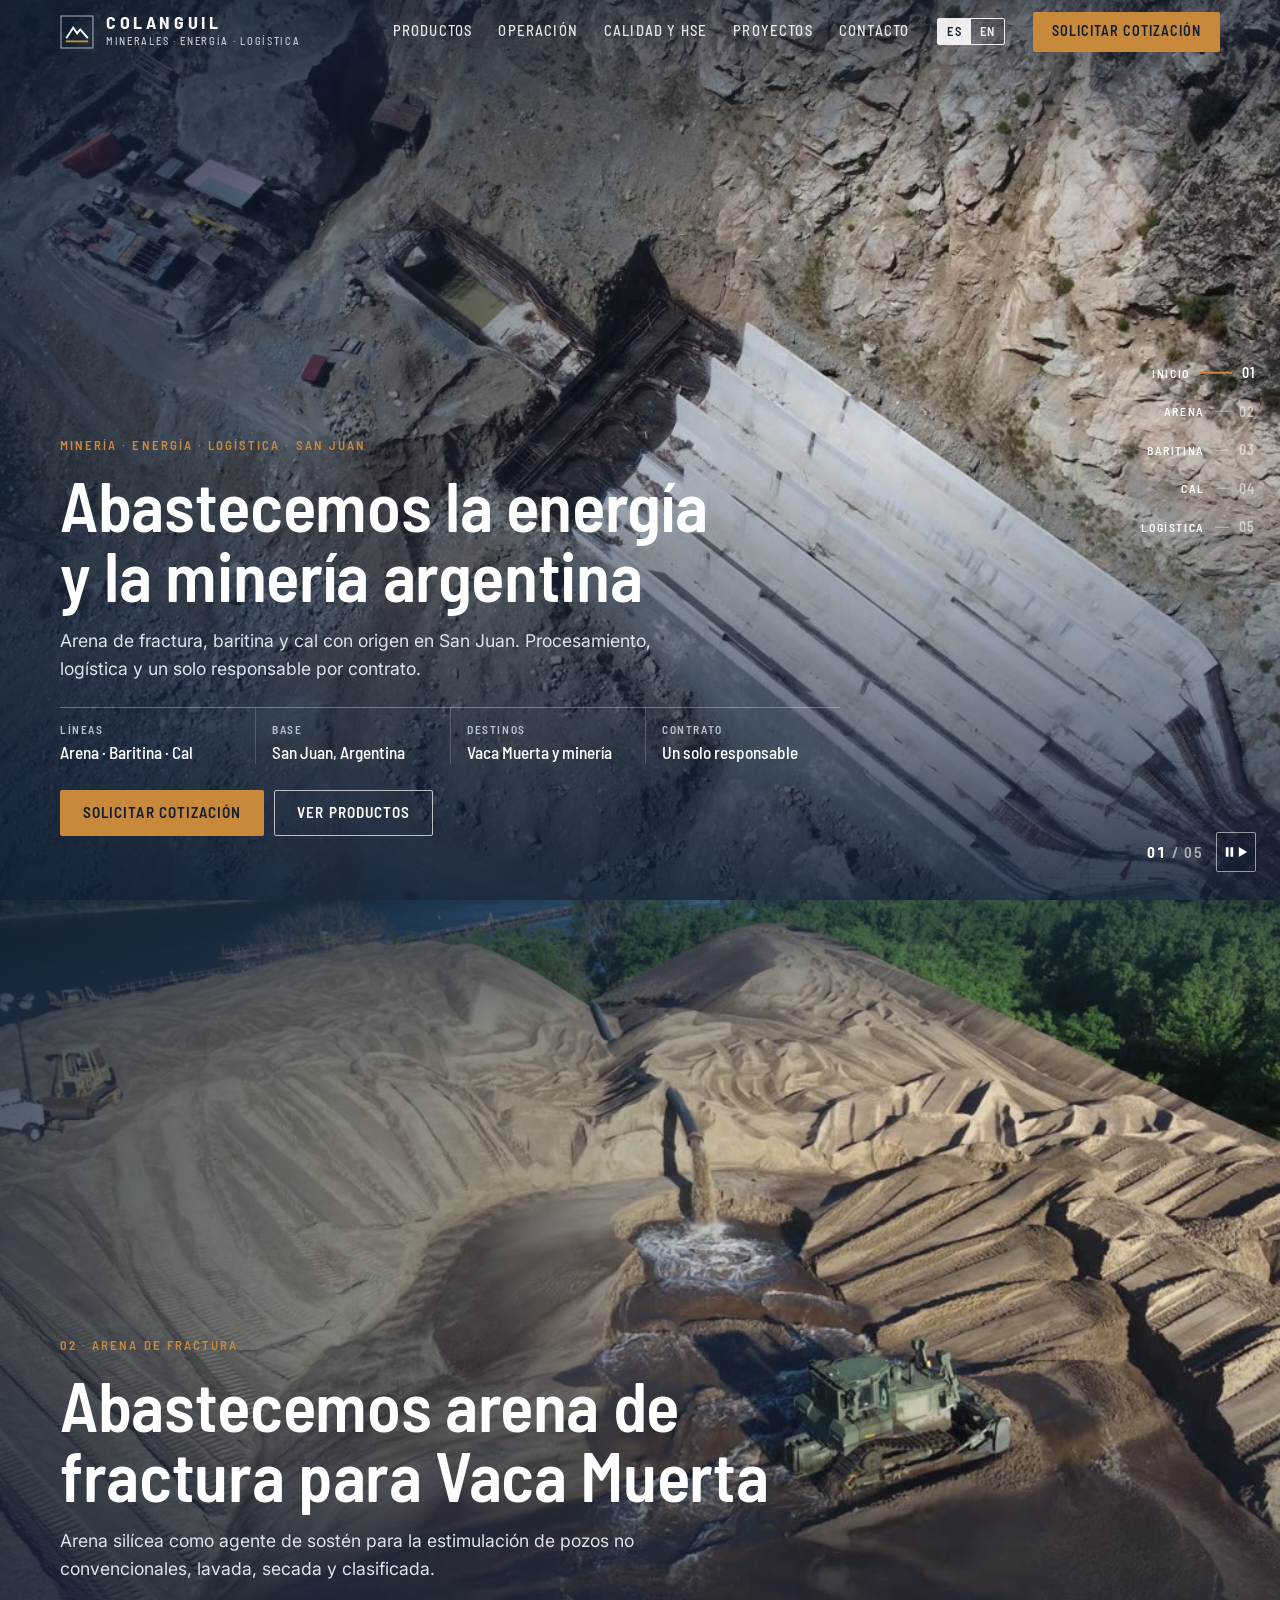
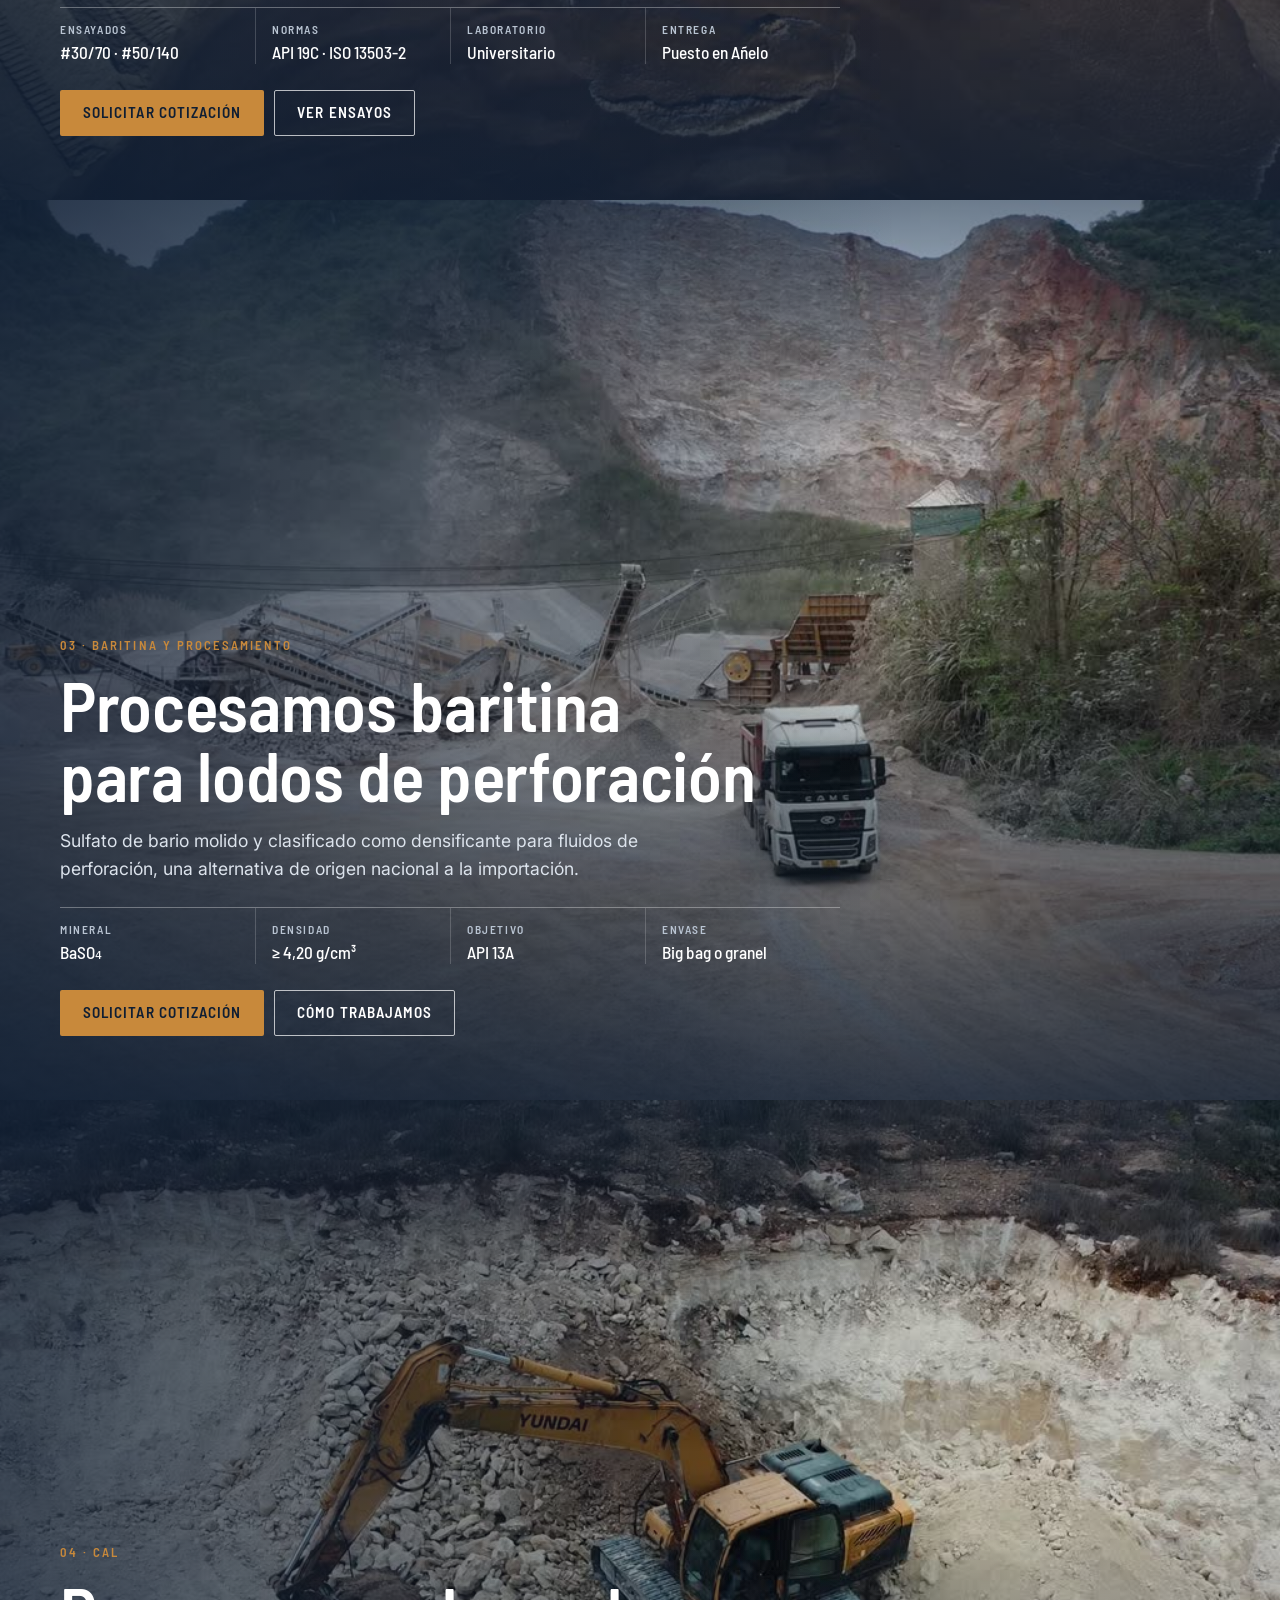
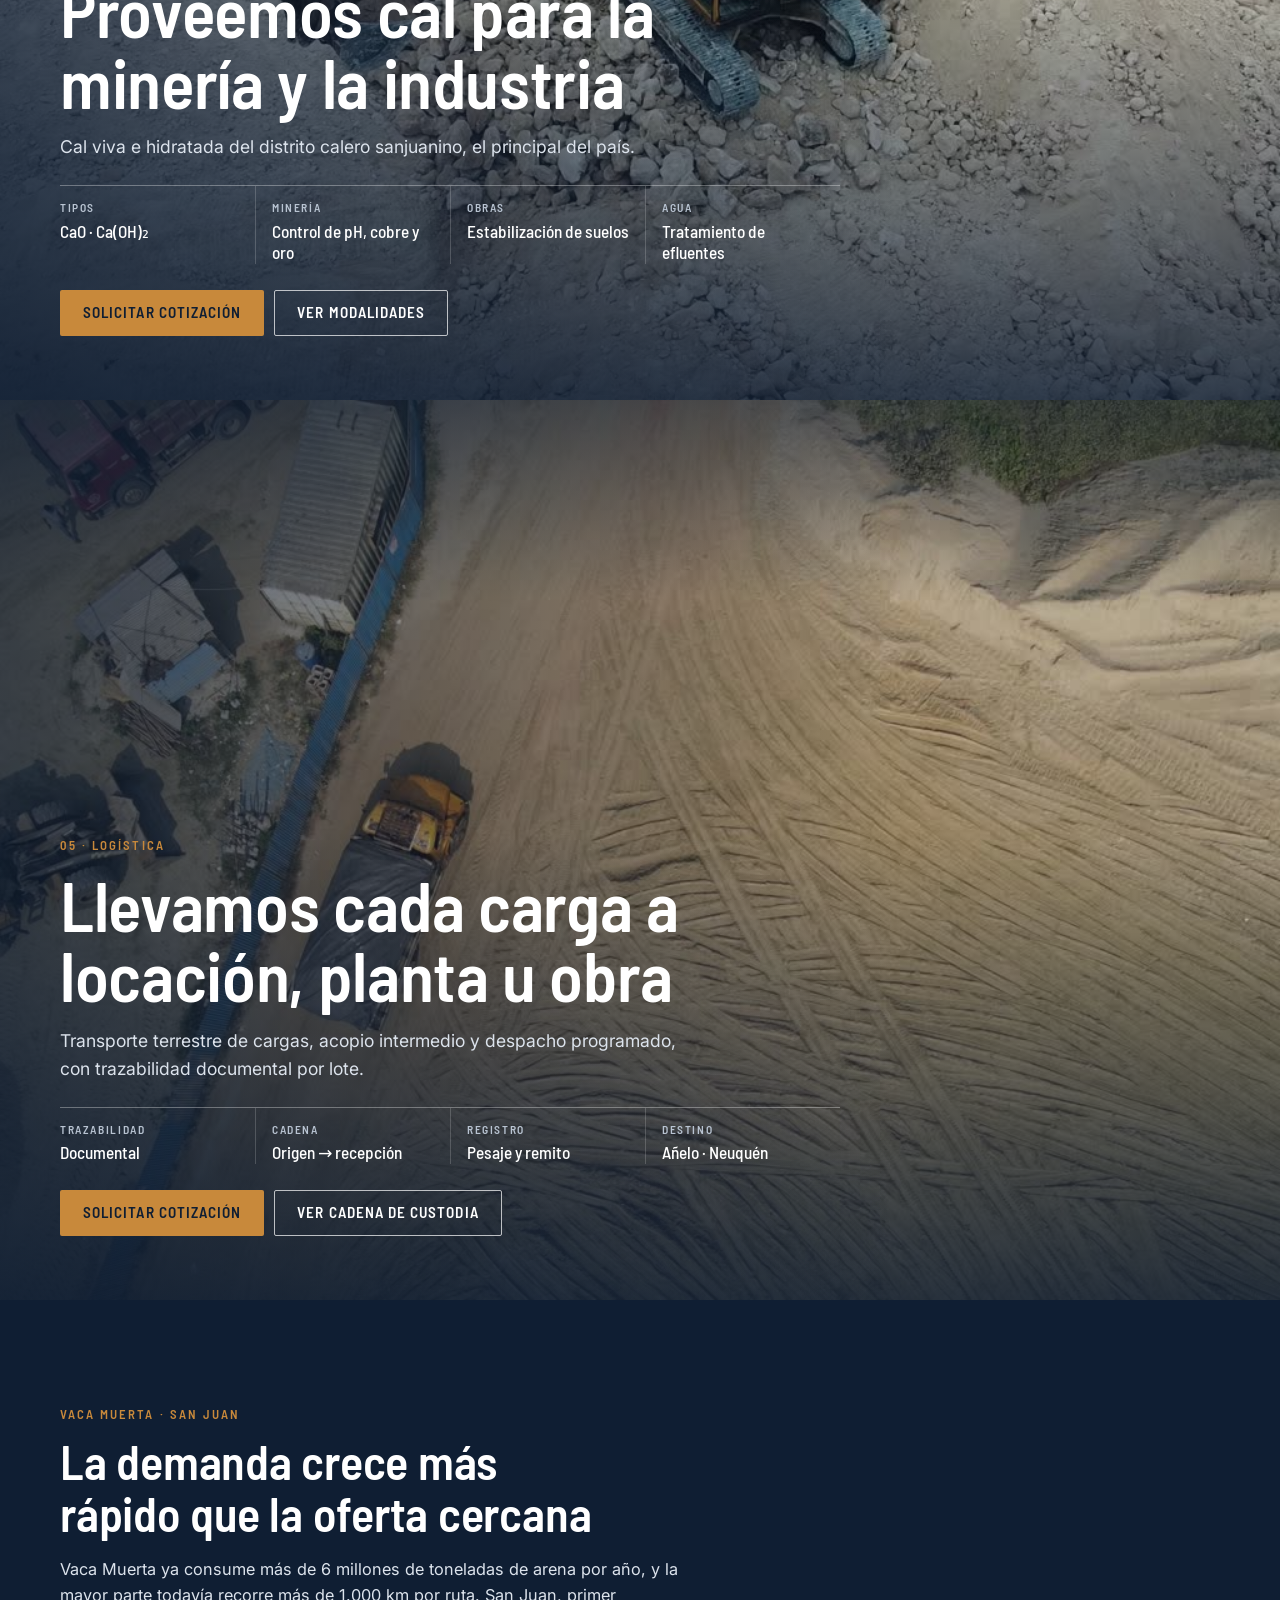
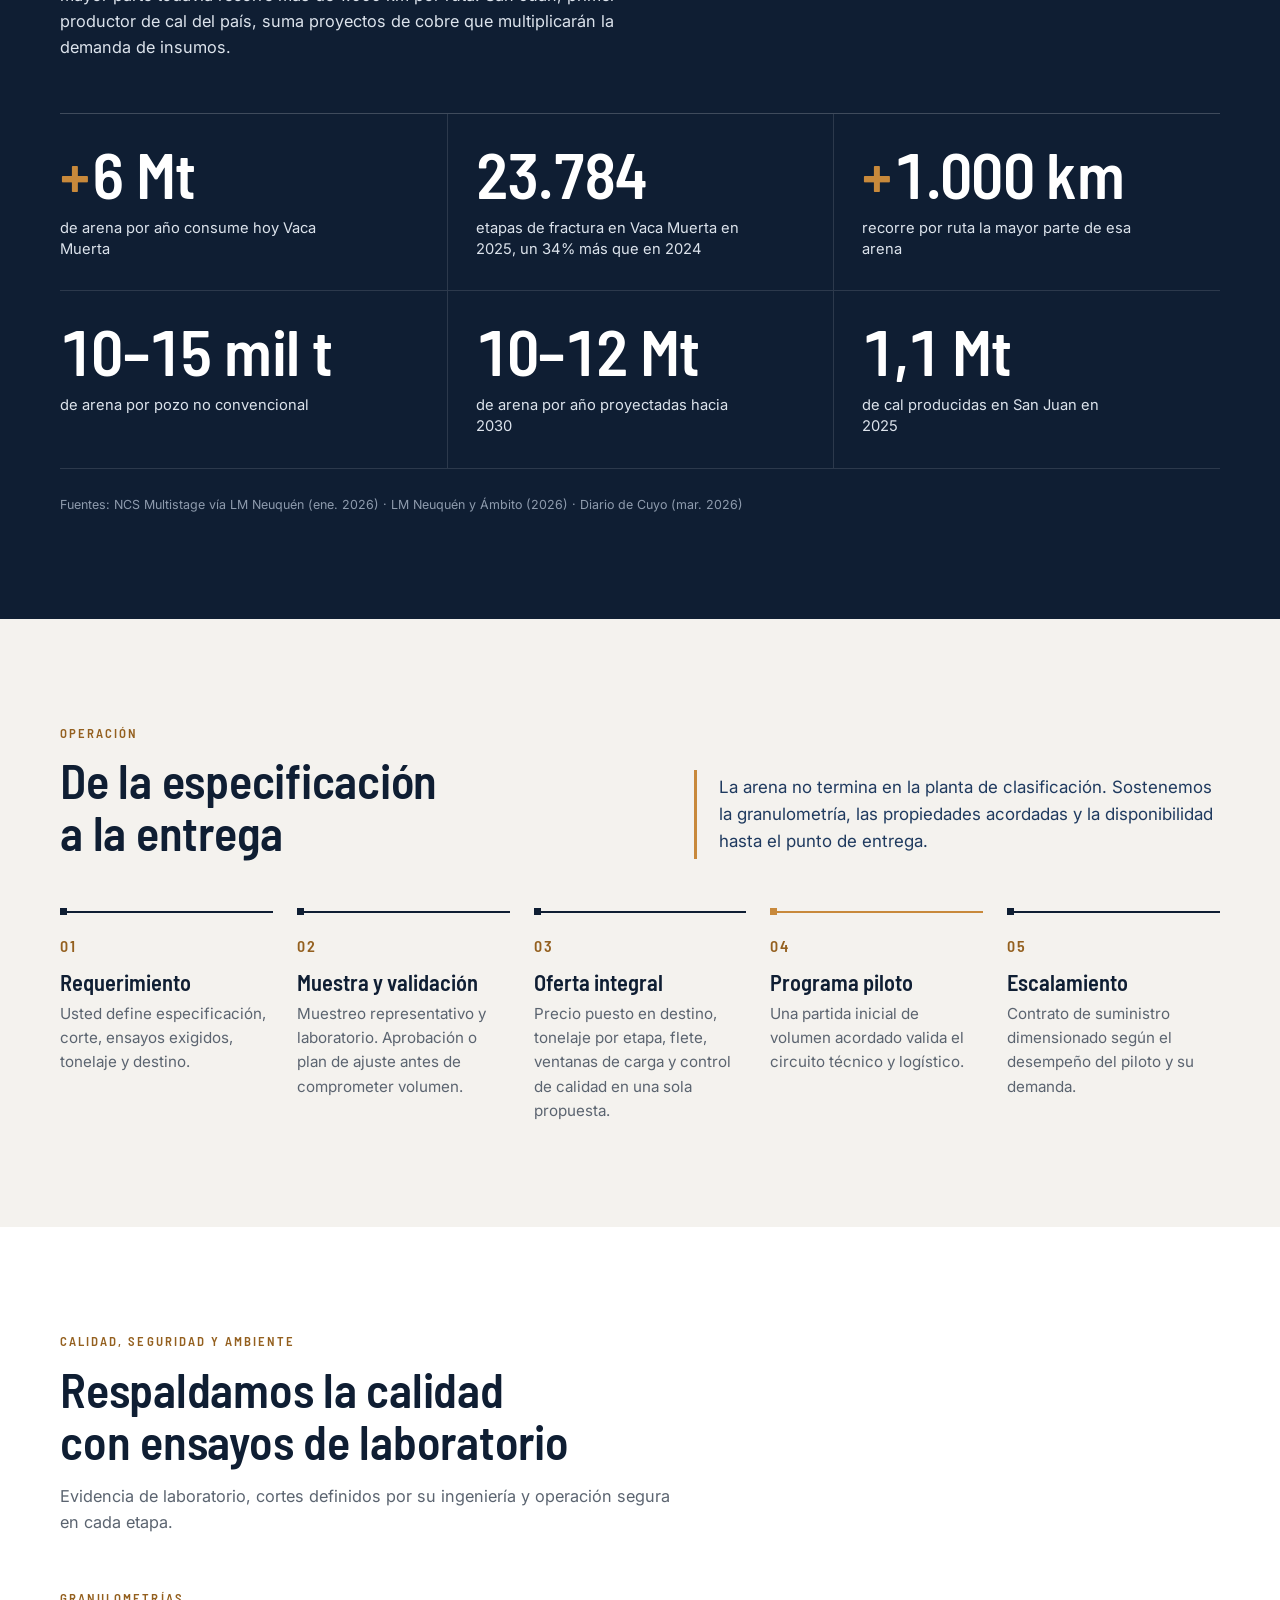
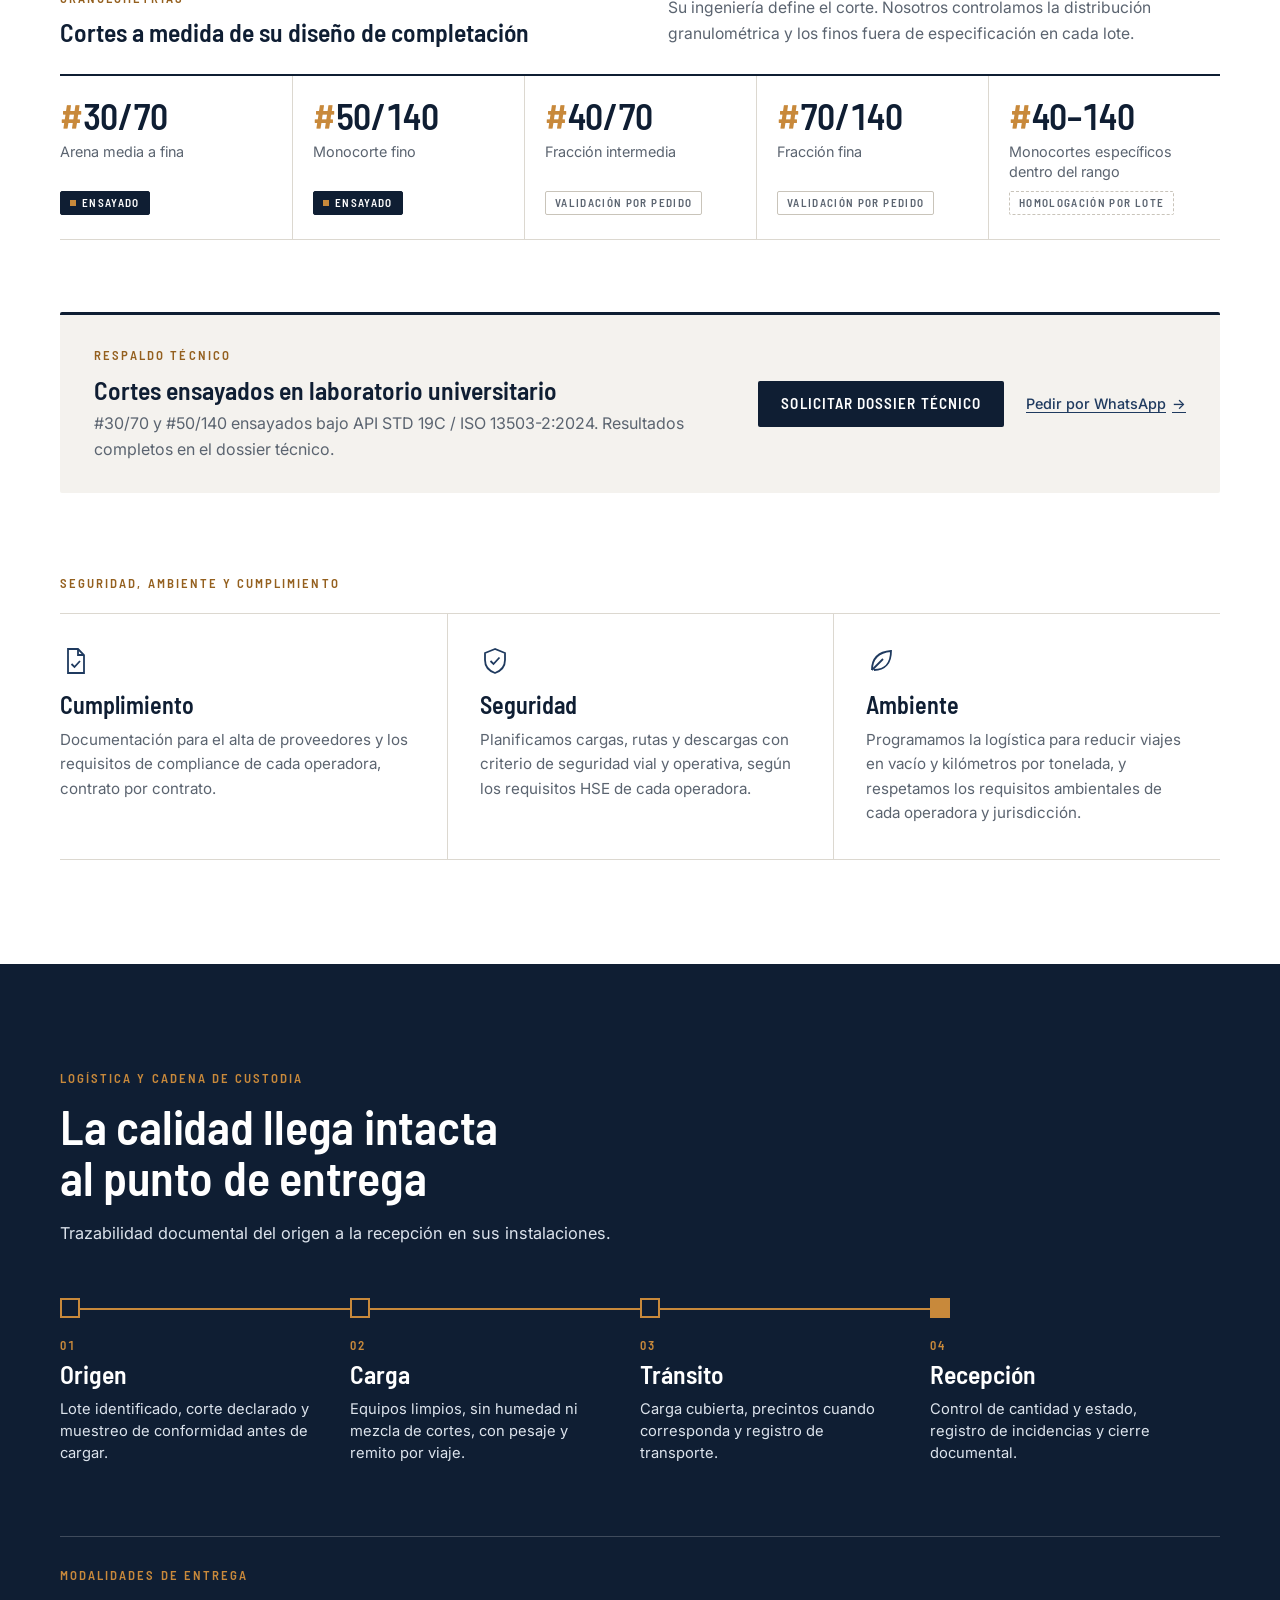
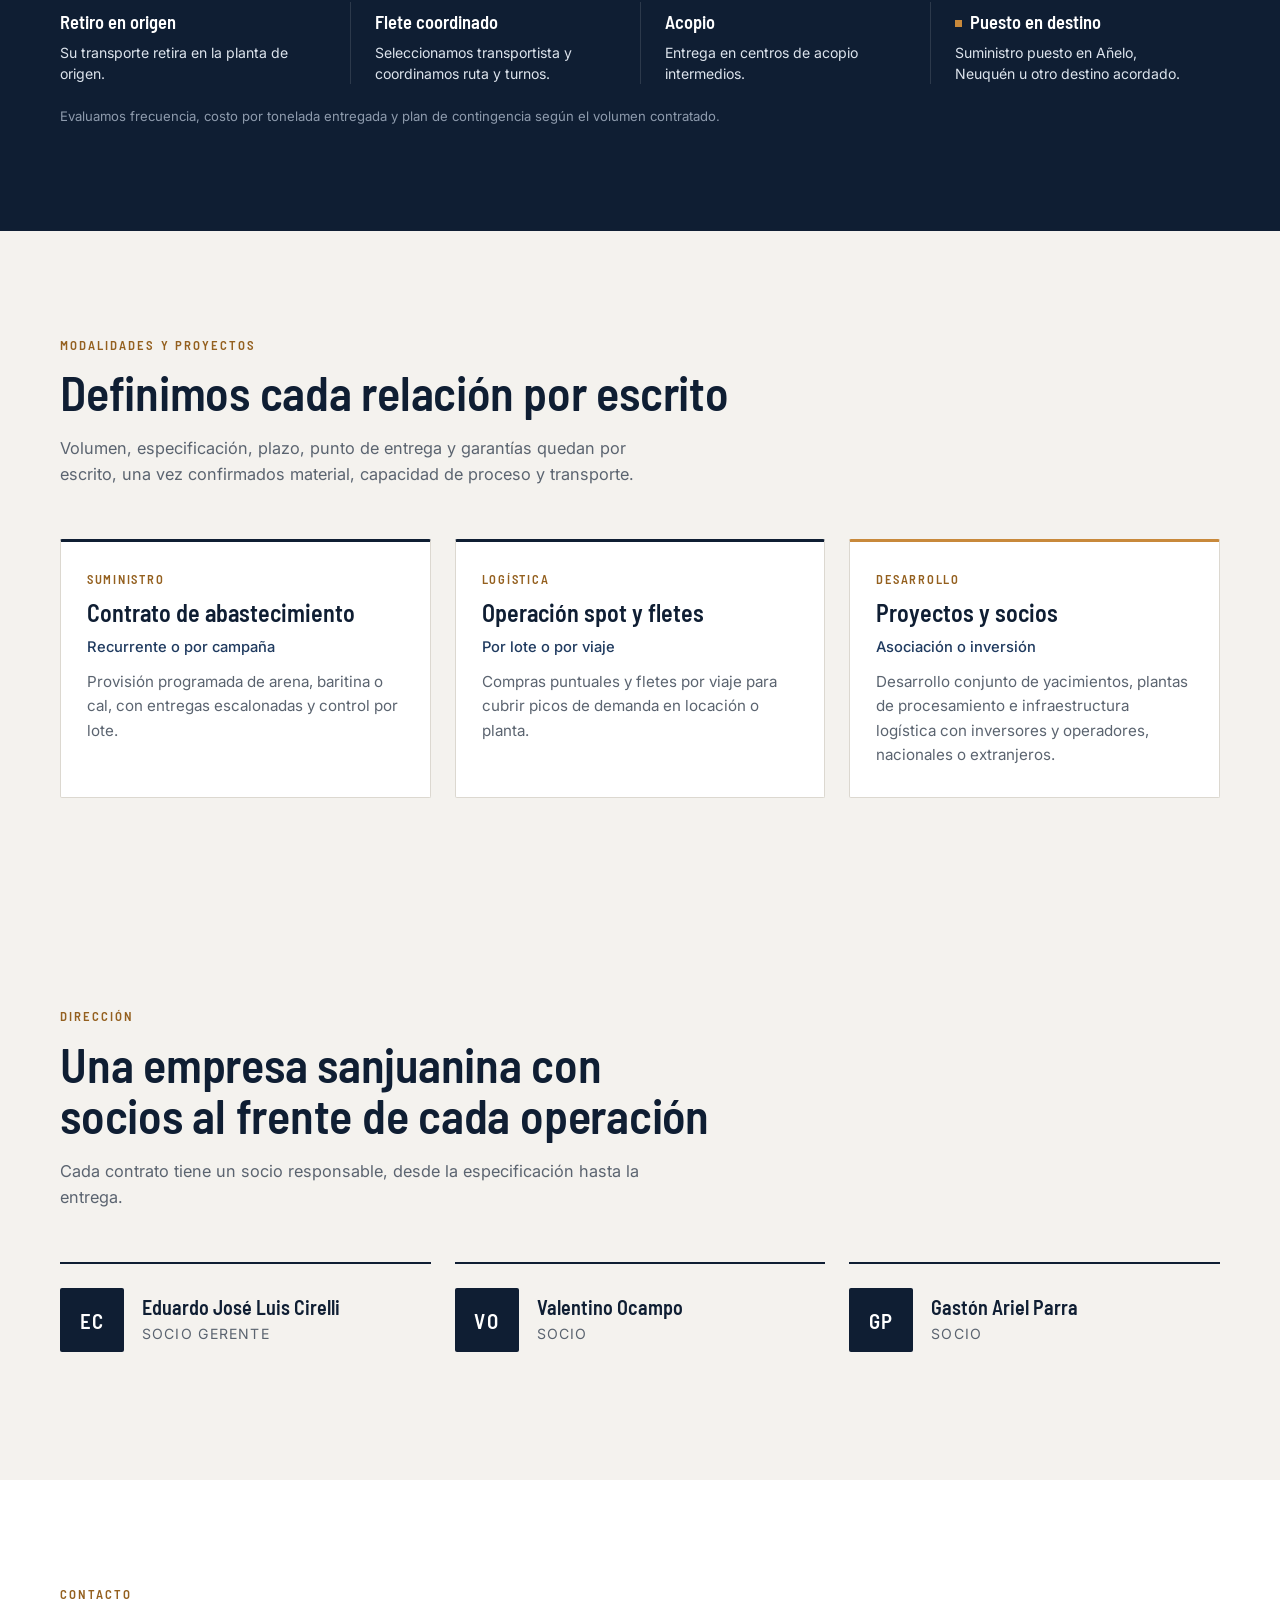
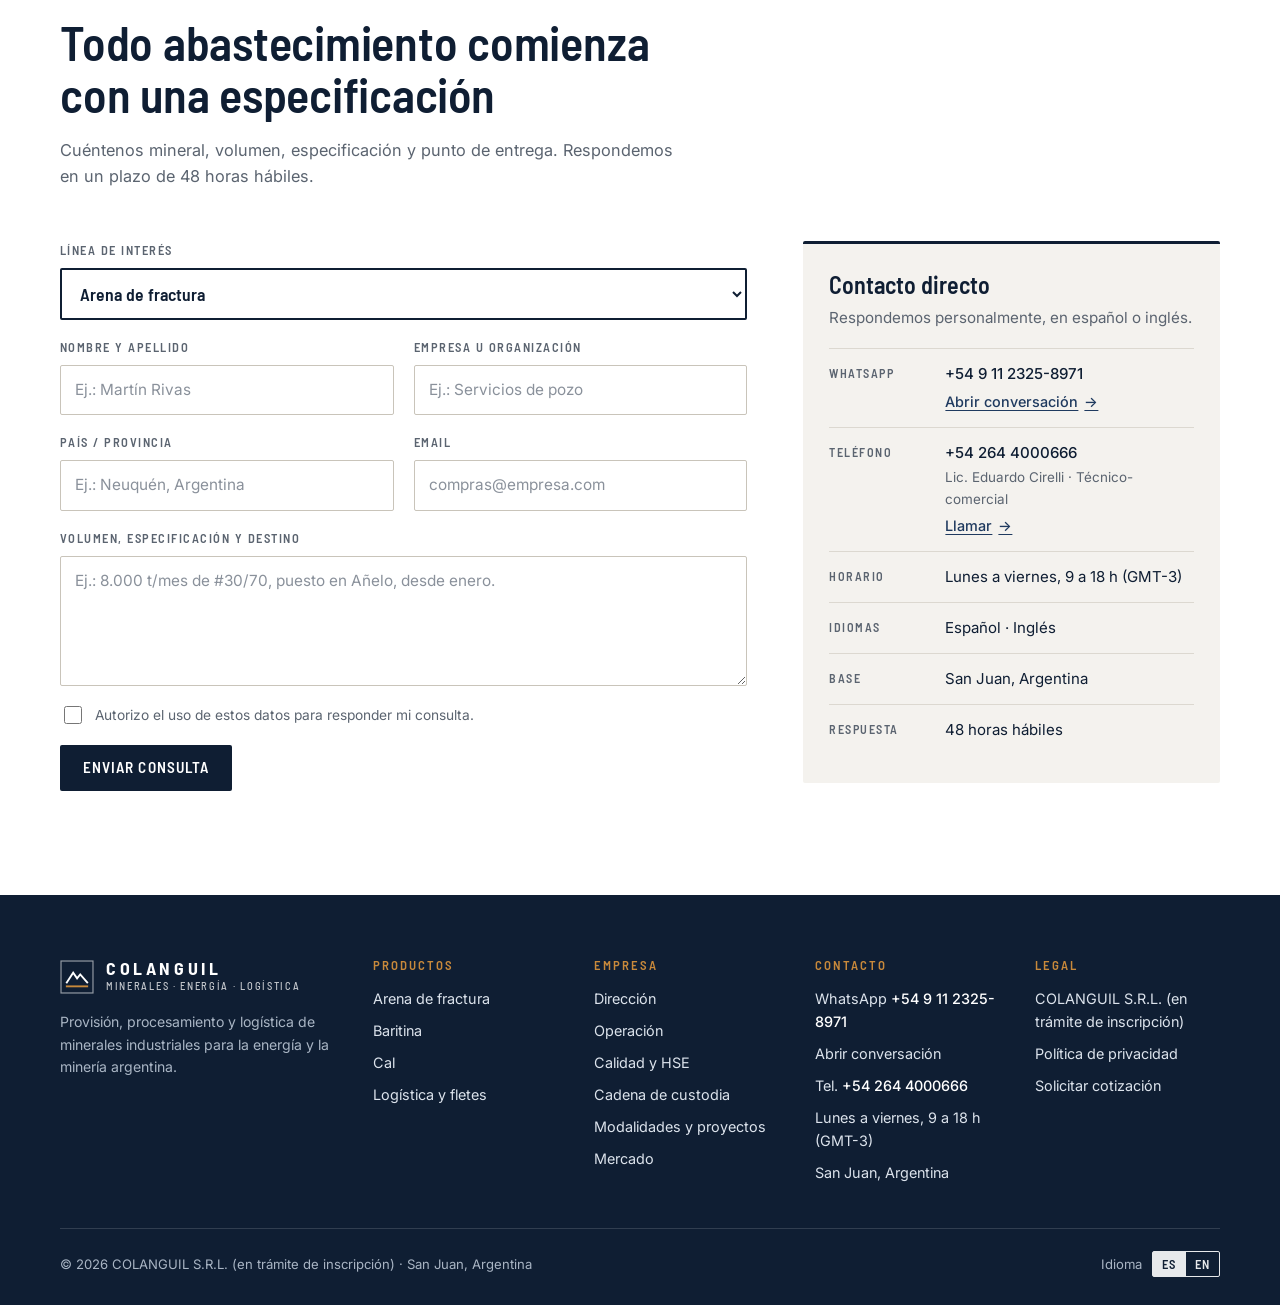
==== commit 5a1cc91d: "Versión liviana: el detalle técnico pasa al dossier a pedido - #ensayos: se elimina la tabla de labo" ====
--- a/index.html
+++ b/index.html
@@ -16,13 +16,13 @@
 <meta property="og:type" content="website">
 <meta property="og:url" content="https://colanguilgroup.com/">
 <meta property="og:title" content="COLANGUIL S.R.L. · Arena de fractura, baritina y cal">
-<meta property="og:description" content="Arena de fractura con ensayos UNSJ, baritina y cal desde San Juan. Suministro programado y cadena de custodia hasta Vaca Muerta.">
+<meta property="og:description" content="Arena de fractura con ensayos de laboratorio, baritina y cal desde San Juan. Suministro programado y cadena de custodia hasta Vaca Muerta.">
 <meta property="og:image" content="https://colanguilgroup.com/assets/img/cordillera-h.jpg">
 <meta property="og:image:width" content="1280">
 <meta property="og:image:height" content="720">
 <meta name="twitter:card" content="summary_large_image">
 <meta name="twitter:title" content="COLANGUIL S.R.L. · Arena de fractura, baritina y cal">
-<meta name="twitter:description" content="Arena de fractura con ensayos UNSJ, baritina y cal desde San Juan. Suministro programado y cadena de custodia hasta Vaca Muerta.">
+<meta name="twitter:description" content="Arena de fractura con ensayos de laboratorio, baritina y cal desde San Juan. Suministro programado y cadena de custodia hasta Vaca Muerta.">
 <meta name="twitter:image" content="https://colanguilgroup.com/assets/img/cordillera-h.jpg">
 <script type="application/ld+json">
 {
@@ -58,10 +58,10 @@
       "inLanguage": ["es-AR", "en"],
       "publisher": {"@id": "https://colanguilgroup.com/#org"}
     },
-    {"@type": "Service", "name": "Arena de fractura para Vaca Muerta", "serviceType": "Provisión de agente de sostén", "description": "Arena silícea para fractura hidráulica en cortes #30/70 y #50/140 (ensayados, Informe UNSJ N.º 012-26) y #40/70, #70/140 a validar por pedido. Entrega en origen, acopio o puesta en Añelo.", "provider": {"@id": "https://colanguilgroup.com/#org"}, "areaServed": ["Vaca Muerta", "Añelo", "Neuquén"]},
+    {"@type": "Service", "name": "Arena de fractura para Vaca Muerta", "serviceType": "Provisión de agente de sostén", "description": "Arena silícea para fractura hidráulica en cortes #30/70 y #50/140 (ensayados bajo API STD 19C / ISO 13503-2:2024) y #40/70, #70/140 a validar por pedido. Entrega en origen, acopio o puesta en Añelo.", "provider": {"@id": "https://colanguilgroup.com/#org"}, "areaServed": ["Vaca Muerta", "Añelo", "Neuquén"]},
     {"@type": "Service", "name": "Baritina para lodos de perforación", "serviceType": "Provisión y molienda de baritina", "provider": {"@id": "https://colanguilgroup.com/#org"}, "areaServed": "Argentina"},
     {"@type": "Service", "name": "Cal para minería e industria", "serviceType": "Provisión de cal viva e hidratada", "provider": {"@id": "https://colanguilgroup.com/#org"}, "areaServed": "Argentina"},
-    {"@type": "Service", "name": "Logística y fletes de minerales", "serviceType": "Transporte terrestre de cargas", "description": "Transporte, acopio y despacho programado con cadena de custodia: seis controles por carga, del origen a la recepción.", "provider": {"@id": "https://colanguilgroup.com/#org"}, "areaServed": "Argentina"}
+    {"@type": "Service", "name": "Logística y fletes de minerales", "serviceType": "Transporte terrestre de cargas", "description": "Transporte, acopio y despacho programado con cadena de custodia y trazabilidad documental del origen a la recepción.", "provider": {"@id": "https://colanguilgroup.com/#org"}, "areaServed": "Argentina"}
   ]
 }
 </script>
@@ -173,7 +173,7 @@
       <dl class="ficha">
         <div><dt data-t="ch2_k1">Ensayados</dt><dd>#30/70 · #50/140</dd></div>
         <div><dt data-t="ch2_k2">Normas</dt><dd>API 19C · ISO 13503-2</dd></div>
-        <div><dt data-t="ch2_k3">Laboratorio</dt><dd data-t="ch2_v3">Informe UNSJ 2026</dd></div>
+        <div><dt data-t="ch2_k3">Laboratorio</dt><dd data-t="ch2_v3">Universitario</dd></div>
         <div><dt data-t="ch2_k4">Entrega</dt><dd data-t="ch2_v4">Puesto en Añelo</dd></div>
       </dl>
       <div class="actions">
@@ -231,7 +231,7 @@
       <h2 id="t5" data-t="ch5_t">Llevamos cada carga a locación, planta u obra</h2>
       <p class="lead" data-t="ch5_p">Transporte terrestre de cargas, acopio intermedio y despacho programado, con trazabilidad documental por lote.</p>
       <dl class="ficha">
-        <div><dt data-t="ch5_k1">Controles</dt><dd data-t="ch5_v1">6 por carga</dd></div>
+        <div><dt data-t="ch5_k1">Trazabilidad</dt><dd data-t="ch5_v1">Documental</dd></div>
         <div><dt data-t="ch5_k2">Cadena</dt><dd data-t="ch5_v2">Origen → recepción</dd></div>
         <div><dt data-t="ch5_k3">Registro</dt><dd data-t="ch5_v3">Pesaje y remito</dd></div>
         <div><dt data-t="ch5_k4">Destino</dt><dd data-t="ch5_v4">Añelo · Neuquén</dd></div>
@@ -301,89 +301,22 @@
         <p data-t="cut_p">Su ingeniería define el corte. Nosotros controlamos la distribución granulométrica y los finos fuera de especificación en cada lote.</p>
       </div>
       <ul class="cuts">
-        <li class="cut"><b class="cut-m"><span class="hash">#</span>30/70</b><p data-t="cut1">Arena media a fina</p><span class="chip chip-ok" data-t="chip_ok">Ensayado UNSJ</span></li>
-        <li class="cut"><b class="cut-m"><span class="hash">#</span>50/140</b><p data-t="cut2">Monocorte fino</p><span class="chip chip-ok" data-t="chip_ok">Ensayado UNSJ</span></li>
+        <li class="cut"><b class="cut-m"><span class="hash">#</span>30/70</b><p data-t="cut1">Arena media a fina</p><span class="chip chip-ok" data-t="chip_ok">Ensayado</span></li>
+        <li class="cut"><b class="cut-m"><span class="hash">#</span>50/140</b><p data-t="cut2">Monocorte fino</p><span class="chip chip-ok" data-t="chip_ok">Ensayado</span></li>
         <li class="cut"><b class="cut-m"><span class="hash">#</span>40/70</b><p data-t="cut3">Fracción intermedia</p><span class="chip" data-t="chip_val">Validación por pedido</span></li>
         <li class="cut"><b class="cut-m"><span class="hash">#</span>70/140</b><p data-t="cut4">Fracción fina</p><span class="chip" data-t="chip_val">Validación por pedido</span></li>
         <li class="cut"><b class="cut-m"><span class="hash">#</span>40–140</b><p data-t="cut5">Monocortes específicos dentro del rango</p><span class="chip chip-hom" data-t="chip_hom">Homologación por lote</span></li>
       </ul>
 
-      <div class="spec lab" id="ensayos">
-        <div class="txt">
-          <span class="eyebrow" data-t="q_tab_e">Evidencia de laboratorio</span>
-          <h3 data-t="q_tab_t">Resultados de la muestra AVC</h3>
-          <p data-t="q_tab_p">Síntesis del informe del Instituto de Investigaciones Mineras de la Universidad Nacional de San Juan.</p>
-          <dl class="lab-meta">
-            <div><dt data-t="lm_k1">Informe</dt><dd data-t="lm_v1">UNSJ · IIM N.º 012-26</dd></div>
-            <div><dt data-t="lm_k2">Fecha</dt><dd data-t="lm_v2">30/03/2026</dd></div>
-            <div><dt data-t="lm_k3">Muestra</dt><dd data-t="lm_v3">AVC · #30/70 y #50/140</dd></div>
-            <div><dt data-t="lm_k4">Normas</dt><dd data-t="lm_v4">API STD 19C (2.ª ed., reaf. 2026) · ISO 13503-2:2024</dd></div>
-          </dl>
-          <a href="#contacto" class="btn btn-navy" data-line="arena" data-req="dossier" data-t="lab_cta">Solicitar dossier técnico</a>
-        </div>
+      <div class="seal" id="ensayos">
         <div>
-          <div class="tbl tbl-lab">
-            <table>
-              <caption class="sr-only" data-t="lab_cap">Resultados de laboratorio de la muestra AVC, cortes #30/70 y #50/140</caption>
-              <thead><tr>
-                <th scope="col" data-t="t_h1">Propiedad</th>
-                <th scope="col">#30/70</th>
-                <th scope="col">#50/140</th>
-                <th scope="col" data-t="t_h3">Ref.</th>
-              </tr></thead>
-              <tbody>
-                <tr>
-                  <th scope="row"><span data-t="t1">Esfericidad</span><span class="pd" data-t="lab_d1">Morfología del grano: incide en empaquetamiento y conductividad.</span></th>
-                  <td data-label="#30/70"><span data-t="lv07">0,7</span><span class="meter" style="--v:.7;--ref:.6" aria-hidden="true"></span></td>
-                  <td data-label="#50/140"><span data-t="lv07">0,7</span><span class="meter" style="--v:.7;--ref:.6" aria-hidden="true"></span></td>
-                  <td data-label="Ref." data-t="lr06">≥ 0,6</td>
-                </tr>
-                <tr>
-                  <th scope="row"><span data-t="lab_r2">Redondez</span><span class="pd" data-t="lab_d2">Aristas del grano: incide en el comportamiento mecánico.</span></th>
-                  <td data-label="#30/70"><span data-t="lv06">0,6</span><span class="meter" style="--v:.6;--ref:.6" aria-hidden="true"></span></td>
-                  <td data-label="#50/140"><span data-t="lv06">0,6</span><span class="meter" style="--v:.6;--ref:.6" aria-hidden="true"></span></td>
-                  <td data-label="Ref." data-t="lr06">≥ 0,6</td>
-                </tr>
-                <tr>
-                  <th scope="row"><span data-t="t3">Turbidez</span><span class="pd" data-t="lab_d3">Finos que pueden desprenderse al manipular y bombear.</span></th>
-                  <td data-label="#30/70"><span>9 NTU</span><span class="meter" style="--v:.036;--ref:1" aria-hidden="true"></span></td>
-                  <td data-label="#50/140"><span>22 NTU</span><span class="meter" style="--v:.088;--ref:1" aria-hidden="true"></span></td>
-                  <td data-label="Ref.">≤ 250 NTU</td>
-                </tr>
-                <tr>
-                  <th scope="row"><span data-t="t2">Solubilidad ácida</span><span class="pd" data-t="lab_d4">Compuestos solubles según el método de ensayo.</span></th>
-                  <td data-label="#30/70"><span data-t="lvs1">0,7 %</span><span class="meter" style="--v:.233;--ref:1" aria-hidden="true"></span></td>
-                  <td data-label="#50/140"><span data-t="lvs2">1,1 %</span><span class="meter" style="--v:.367;--ref:1" aria-hidden="true"></span></td>
-                  <td data-label="Ref." data-t="lrs">&lt; 3 %</td>
-                </tr>
-                <tr>
-                  <th scope="row"><span data-t="lab_r5">Densidad aparente</span><span class="pd" data-t="lab_d5">Densidad del grano: dato de diseño de la fractura.</span></th>
-                  <td data-label="#30/70"><span data-t="lvd1">2,66 g/cm³</span></td>
-                  <td data-label="#50/140"><span data-t="lvd2">2,65 g/cm³</span></td>
-                  <td data-label="Ref."><span aria-hidden="true">—</span><span class="sr-only" data-t="lr_na">Sin límite único</span></td>
-                </tr>
-                <tr>
-                  <th scope="row"><span data-t="lab_r6">Densidad bulk</span><span class="pd" data-t="lab_d6">Masa por volumen a granel: base de carga y acopio.</span></th>
-                  <td data-label="#30/70"><span data-t="lvb1">1,516 g/cm³</span></td>
-                  <td data-label="#50/140"><span data-t="lvb2">1,503 g/cm³</span></td>
-                  <td data-label="Ref."><span aria-hidden="true">—</span><span class="sr-only" data-t="lr_na">Sin límite único</span></td>
-                </tr>
-                <tr>
-                  <th scope="row"><span data-t="lab_r7">Crushing a 9.000 psi</span><span class="pd" data-t="lab_d7">Finos generados bajo presión de cierre. Menor es mejor.</span></th>
-                  <td data-label="#30/70"><span data-t="lvc1">5,5 % finos</span></td>
-                  <td data-label="#50/140"><span data-t="lvc2">2,3 % finos</span></td>
-                  <td data-label="Ref."><span aria-hidden="true">—</span><span class="sr-only" data-t="lr_na">Sin límite único</span></td>
-                </tr>
-                <tr>
-                  <th scope="row"><span data-t="lab_r8">Aglomerados (clusters)</span><span class="pd" data-t="lab_d8">Granos unidos que alteran la granulometría.</span></th>
-                  <td data-label="#30/70"><span data-t="lvk">0,0 %</span></td>
-                  <td data-label="#50/140"><span data-t="lvk">0,0 %</span></td>
-                  <td data-label="Ref."><span aria-hidden="true">—</span><span class="sr-only" data-t="lr_na">Sin límite único</span></td>
-                </tr>
-              </tbody>
-            </table>
-          </div>
-          <p class="spec-note" data-t="t_note">Antecedente de laboratorio de la muestra analizada, no certificación general del catálogo. La aptitud para cada aplicación se homologa por lote y por cliente. Ref.: valor recomendado por la norma · —: sin límite único, se fija por contrato.</p>
+          <span class="eyebrow" data-t="seal_e">Respaldo técnico</span>
+          <h3 data-t="seal_t">Cortes ensayados en laboratorio universitario</h3>
+          <p data-t="seal_p">#30/70 y #50/140 ensayados bajo API STD 19C / ISO 13503-2:2024. Resultados completos en el dossier técnico.</p>
+        </div>
+        <div class="seal-act">
+          <a href="#contacto" class="btn btn-navy" data-line="arena" data-req="dossier" data-t="seal_cta">Solicitar dossier técnico</a>
+          <a class="tlink wa-link" data-wa="wa_dossier" href="https://wa.me/5491123258971" target="_blank" rel="noopener"><span data-t="seal_wa">Pedir por WhatsApp</span> <span aria-hidden="true">→</span></a>
         </div>
       </div>
 
@@ -413,35 +346,13 @@
       <div class="sec-head">
         <span class="eyebrow" data-t="cc_eye">Logística y cadena de custodia</span>
         <h2 id="cc-t" data-t="cc_t">La calidad llega intacta al punto de entrega</h2>
-        <p data-t="cc_lead">Seis controles acompañan cada carga, del origen a la recepción en sus instalaciones.</p>
+        <p data-t="cc_lead">Trazabilidad documental del origen a la recepción en sus instalaciones.</p>
       </div>
       <ol class="chain">
-        <li class="stage">
-          <span class="node" aria-hidden="true"></span><span class="stage-n">01</span><h3 data-t="cc_s1">Origen</h3>
-          <ul class="ctrl">
-            <li><span class="cn">01</span><div><b data-t="cc_c1t">Lote identificado</b><p data-t="cc_c1p">Código único, corte declarado, remito asociado y acopio segregado por corte.</p></div></li>
-            <li><span class="cn">02</span><div><b data-t="cc_c2t">Muestreo y conformidad</b><p data-t="cc_c2p">Ficha técnica, plan de control y muestra testigo cuando se acuerde.</p></div></li>
-          </ul>
-        </li>
-        <li class="stage">
-          <span class="node" aria-hidden="true"></span><span class="stage-n">02</span><h3 data-t="cc_s2">Carga</h3>
-          <ul class="ctrl">
-            <li><span class="cn">03</span><div><b data-t="cc_c3t">Carga preservada</b><p data-t="cc_c3p">Tolvas y equipos limpios. Sin humedad ni mezcla de cortes.</p></div></li>
-            <li><span class="cn">04</span><div><b data-t="cc_c4t">Pesaje y documentación</b><p data-t="cc_c4p">Ticket de balanza, patente, transportista, fecha, origen y destino.</p></div></li>
-          </ul>
-        </li>
-        <li class="stage">
-          <span class="node" aria-hidden="true"></span><span class="stage-n">03</span><h3 data-t="cc_s3">Tránsito</h3>
-          <ul class="ctrl">
-            <li><span class="cn">05</span><div><b data-t="cc_c5t">Integridad en ruta</b><p data-t="cc_c5p">Cobertura adecuada, precintos cuando corresponda y registro de transporte.</p></div></li>
-          </ul>
-        </li>
-        <li class="stage is-end">
-          <span class="node" aria-hidden="true"></span><span class="stage-n">04</span><h3 data-t="cc_s4">Recepción</h3>
-          <ul class="ctrl">
-            <li><span class="cn">06</span><div><b data-t="cc_c6t">Recepción y cierre</b><p data-t="cc_c6p">Control de cantidad y estado, registro de incidencias y cierre documental.</p></div></li>
-          </ul>
-        </li>
+        <li class="stage"><span class="node" aria-hidden="true"></span><span class="stage-n">01</span><h3 data-t="cc_s1">Origen</h3><p data-t="cc_d1">Lote identificado, corte declarado y muestreo de conformidad antes de cargar.</p></li>
+        <li class="stage"><span class="node" aria-hidden="true"></span><span class="stage-n">02</span><h3 data-t="cc_s2">Carga</h3><p data-t="cc_d2">Equipos limpios, sin humedad ni mezcla de cortes, con pesaje y remito por viaje.</p></li>
+        <li class="stage"><span class="node" aria-hidden="true"></span><span class="stage-n">03</span><h3 data-t="cc_s3">Tránsito</h3><p data-t="cc_d3">Carga cubierta, precintos cuando corresponda y registro de transporte.</p></li>
+        <li class="stage is-end"><span class="node" aria-hidden="true"></span><span class="stage-n">04</span><h3 data-t="cc_s4">Recepción</h3><p data-t="cc_d4">Control de cantidad y estado, registro de incidencias y cierre documental.</p></li>
       </ol>
       <div class="mstrip-wrap">
         <span class="eyebrow" data-t="md_e">Modalidades de entrega</span>
--- a/assets/css/style.css
+++ b/assets/css/style.css
@@ -36,7 +36,6 @@
 @media (min-width:821px){.wrap{padding-left:max(40px,env(safe-area-inset-left,0px));padding-right:max(40px,env(safe-area-inset-right,0px))}}
 .eyebrow{display:block;font-family:var(--f-head);font-weight:600;font-size:.8rem;letter-spacing:.16em;text-transform:uppercase;color:var(--ocre-dk)}
 .on-dark .eyebrow,.chap .eyebrow{color:var(--ocre)}
-.sr-only{position:absolute;width:1px;height:1px;padding:0;margin:-1px;overflow:hidden;clip:rect(0 0 0 0);white-space:nowrap;border:0}
 :focus-visible{outline:2px solid var(--blue);outline-offset:3px}
 .chap :focus-visible,.on-dark :focus-visible,.site-head:not(.solid) :focus-visible,.menu :focus-visible,.prog :focus-visible{outline-color:var(--ocre)}
 .skip{position:absolute;left:16px;top:-60px;z-index:100;background:var(--white);color:var(--navy);padding:10px 14px;border-radius:var(--r)}
@@ -227,24 +226,11 @@
 .pillar svg{width:30px;height:30px;color:var(--blue)}
 .pillar h3{font-size:1.5rem;margin:16px 0 10px}
 .pillar p{color:var(--stone);font-size:.95rem}
-.spec{display:grid;grid-template-columns:minmax(0,1fr) minmax(0,1.5fr);gap:56px;margin-top:56px;align-items:start}
-.spec h3{font-size:1.6rem;margin:10px 0 12px}
-.spec .txt p{color:var(--stone)}
-.tbl{border:1px solid var(--line);border-radius:var(--r);overflow:hidden}
-.tbl table{width:100%;border-collapse:collapse;font-size:.94rem;font-variant-numeric:tabular-nums}
-.tbl th{text-align:left;background:var(--navy);color:var(--white);font-family:var(--f-head);font-weight:600;font-size:.78rem;letter-spacing:.14em;text-transform:uppercase;padding:12px 18px}
-.tbl td{padding:13px 18px;border-top:1px solid var(--line)}
-.tbl tr:nth-child(even) td{background:#FAF9F7}
-.tbl th:last-child,.tbl td:last-child{text-align:right;white-space:nowrap}
-.tbl td:last-child{font-family:var(--f-head);font-weight:600;font-size:1.02rem;color:var(--blue)}
-.spec-note{margin-top:12px;font-size:.8rem;color:var(--stone)}
 @media (max-width:900px){
   .pillars{grid-template-columns:minmax(0,1fr)}
   .pillar,.pillar + .pillar{padding:26px 0;border-left:0}
   .pillar + .pillar{border-top:1px solid var(--line)}
-  .spec{grid-template-columns:minmax(0,1fr);gap:24px;margin-top:44px}
-}
-@media (max-width:480px){.tbl th,.tbl td{padding:11px 12px}.tbl td{font-size:.88rem}.tbl td:last-child{white-space:normal}}
+}
 
 /* Granulometrías */
 .cuts-head{display:grid;grid-template-columns:minmax(0,1fr) minmax(0,1fr);gap:56px;align-items:end}
@@ -274,43 +260,15 @@
   .cut p{grid-column:1 / -1;grid-row:2}
 }
 
-/* Evidencia de laboratorio */
-.spec.lab{margin-top:72px;grid-template-columns:minmax(0,.85fr) minmax(0,1.65fr)}
-.lab-meta{margin:22px 0 26px;border-top:1px solid var(--line)}
-.lab-meta div{display:grid;grid-template-columns:96px minmax(0,1fr);gap:12px;padding:10px 0;border-bottom:1px solid var(--line);font-size:.88rem}
-.lab-meta dt{font-family:var(--f-head);font-weight:600;font-size:.74rem;letter-spacing:.12em;text-transform:uppercase;color:var(--stone);padding-top:2px}
-.lab-meta dd{margin:0;font-weight:500;color:var(--navy);font-variant-numeric:tabular-nums}
-@media (max-width:1100px){.spec.lab{grid-template-columns:minmax(0,1fr);gap:28px}}
-@media (max-width:820px){.spec.lab{margin-top:56px}}
-
-.tbl-lab table{table-layout:fixed}
-.tbl-lab thead th:nth-child(2),.tbl-lab thead th:nth-child(3){width:22%;text-transform:none;letter-spacing:.04em;font-size:.9rem}
-.tbl-lab thead th:last-child{width:14%}
-.tbl-lab thead th + th{text-align:right}
-.tbl-lab tbody th{background:transparent;color:var(--navy);font-family:var(--f-body);font-weight:500;font-size:.94rem;letter-spacing:0;text-transform:none;text-align:left;padding:13px 18px;border-top:1px solid var(--line);vertical-align:top}
-.tbl-lab tr:nth-child(even) th{background:#FAF9F7}
-.pd{display:block;margin-top:3px;font-variant-numeric:normal;font-size:.78rem;font-weight:400;line-height:1.4;color:var(--stone);max-width:42ch}
-.tbl-lab td{text-align:right;vertical-align:top;font-family:var(--f-head);font-weight:600;font-size:1.02rem;color:var(--blue);white-space:nowrap}
-.tbl-lab td:last-child{font-family:var(--f-body);font-weight:400;font-size:.86rem;color:var(--stone);padding-left:10px}
-.meter{display:block;position:relative;width:100%;max-width:120px;height:2px;margin:9px 0 0 auto;background:var(--line)}
-.meter::before{content:"";position:absolute;left:0;top:0;bottom:0;width:calc(var(--v) * 100%);min-width:2px;background:var(--navy)}
-.meter::after{content:"";position:absolute;top:-3px;left:calc(var(--ref,1) * 100%);width:1px;height:8px;background:var(--ocre);transform:translateX(-1px)}
-.anim .tbl-lab .meter::before{transition:width .9s cubic-bezier(.2,.7,.2,1)}
-.anim .tbl-lab:not(.is-in) .meter::before{width:0}
-.anim .tbl-lab tr:nth-child(2) .meter::before{transition-delay:.06s}
-.anim .tbl-lab tr:nth-child(3) .meter::before{transition-delay:.12s}
-.anim .tbl-lab tr:nth-child(4) .meter::before{transition-delay:.18s}
-@media (max-width:640px){
-  .tbl-lab thead{position:absolute;width:1px;height:1px;margin:-1px;overflow:hidden;clip:rect(0 0 0 0);white-space:nowrap;border:0}
-  .tbl-lab table,.tbl-lab tbody{display:block}
-  .tbl-lab tr{display:grid;grid-template-columns:repeat(3,minmax(0,1fr));column-gap:12px;padding:14px;border-top:1px solid var(--line)}
-  .tbl-lab tbody tr:first-child{border-top:0}
-  .tbl-lab tr:nth-child(even){background:#FAF9F7}
-  .tbl-lab tbody th,.tbl-lab tr:nth-child(even) th{grid-column:1 / -1;padding:0 0 10px;border:0;background:none}
-  .tbl-lab td,.tbl-lab td:last-child,.tbl-lab tr:nth-child(even) td{display:block;padding:0;border:0;text-align:left;background:none;white-space:normal}
-  .tbl-lab td::before{content:attr(data-label);display:block;font-family:var(--f-head);font-weight:600;font-size:.66rem;letter-spacing:.12em;text-transform:uppercase;color:var(--stone);margin-bottom:2px}
-  .meter{margin:8px 0 0;max-width:100%}
-}
+/* Sello de respaldo técnico (detalle en el dossier) */
+.seal{margin-top:72px;display:grid;grid-template-columns:minmax(0,1fr) auto;gap:24px 56px;align-items:center;padding:30px 34px;background:var(--paper);border-top:3px solid var(--navy);border-radius:2px}
+.seal h3{font-size:1.6rem;margin:10px 0 8px}
+.seal p{color:var(--stone);max-width:62ch}
+.seal-act{display:flex;align-items:center;gap:22px;flex-wrap:wrap}
+.seal-act .tlink{margin-top:0}
+@media (max-width:900px){.seal{grid-template-columns:minmax(0,1fr);padding:26px 22px}}
+@media (max-width:820px){.seal{margin-top:56px}}
+@media (max-width:560px){.seal-act .btn{width:100%}}
 
 .sub-eye{margin:80px 0 20px}
 @media (max-width:820px){.sub-eye{margin-top:56px}}
@@ -326,11 +284,7 @@
 .chain .node{border-color:var(--ocre)}
 .stage-n{display:block;margin-top:18px;font-family:var(--f-head);font-weight:600;font-size:.78rem;letter-spacing:.14em;color:var(--ocre);font-variant-numeric:tabular-nums}
 .stage h3{font-size:1.6rem;margin-top:4px;color:var(--white)}
-.ctrl{list-style:none;margin:18px 0 0;padding:0;border-top:1px solid rgba(255,255,255,.14)}
-.ctrl li{display:grid;grid-template-columns:30px minmax(0,1fr);gap:10px;padding:14px 0;border-bottom:1px solid rgba(255,255,255,.1)}
-.cn{font-family:var(--f-head);font-weight:600;font-size:.82rem;letter-spacing:.08em;color:var(--ocre);font-variant-numeric:tabular-nums;padding-top:2px}
-.ctrl b{display:block;font-family:var(--f-head);font-weight:600;font-size:1.05rem;color:var(--white)}
-.ctrl p{margin-top:3px;font-size:.88rem;line-height:1.5;color:var(--on-dark)}
+.stage p{margin-top:10px;max-width:32ch;font-size:.92rem;line-height:1.5;color:var(--on-dark)}
 .anim .chain::after{transition:transform 1.6s cubic-bezier(.2,.7,.2,1)}
 .anim .chain:not(.is-in)::after{transform:scaleX(0)}
 .anim .chain .node{transition:border-color .3s}
@@ -367,7 +321,7 @@
   .mstrip{grid-template-columns:minmax(0,1fr);row-gap:0}
   .mstrip li,.mstrip li + li{padding:14px 0;border-left:0;border-top:1px solid rgba(255,255,255,.12)}
 }
-@media (prefers-reduced-motion:reduce){.anim .tbl-lab .meter::before,.anim .chain::after,.anim .chain .node{transition:none}}
+@media (prefers-reduced-motion:reduce){.anim .chain::after,.anim .chain .node{transition:none}}
 
 /* MODALIDADES */
 .modes{background:var(--paper)}
